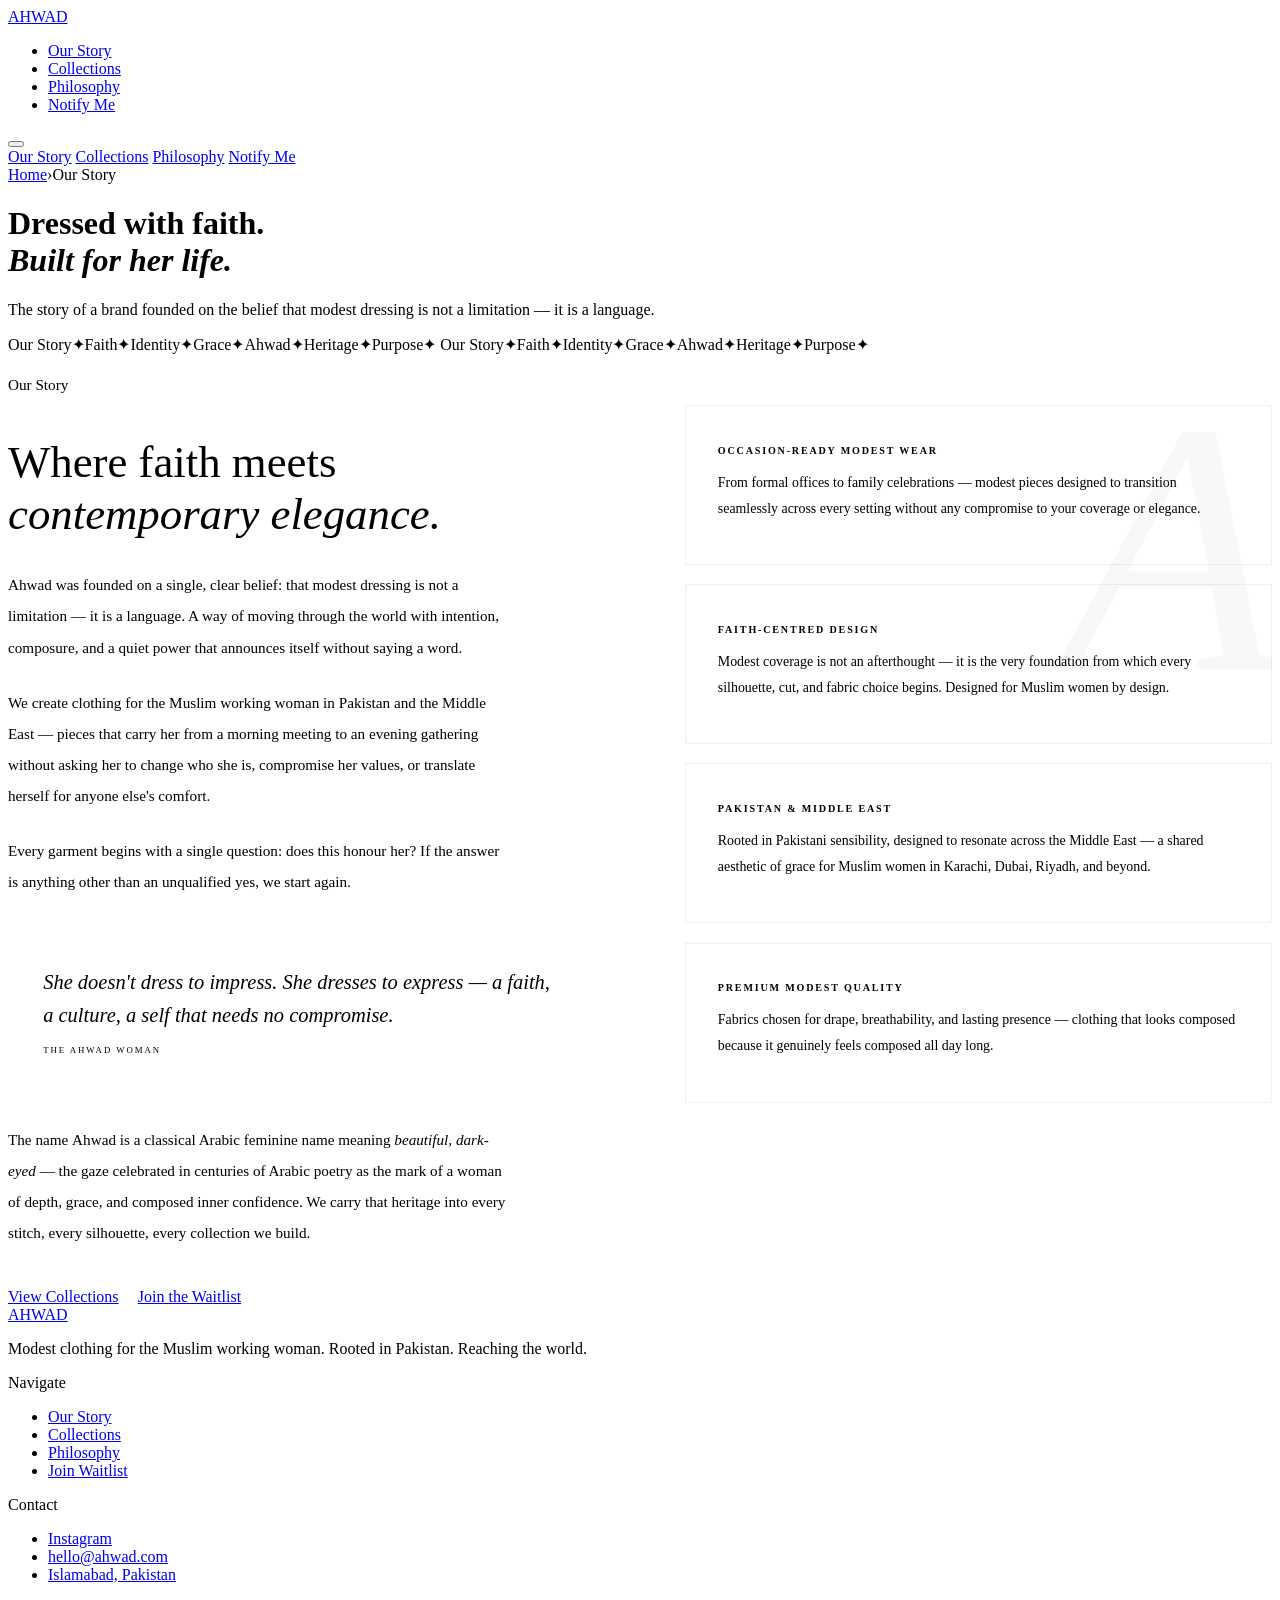
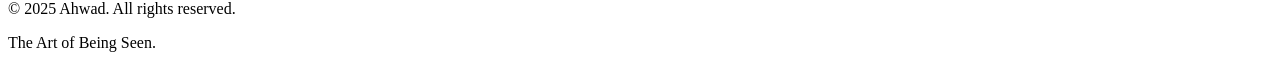
==== about.html @ e4bbf9d6 "Add files via upload" ====
<!DOCTYPE html>
<html lang="en">
<head>
<meta charset="UTF-8"/>
<meta name="viewport" content="width=device-width,initial-scale=1.0"/>
<title>Our Story — Ahwad Modest Fashion</title>
<meta name="description" content="The story behind Ahwad — a modest fashion brand for Muslim working women in Pakistan and the Middle East, founded on the belief that faith and elegance are never in conflict."/>
<meta name="robots" content="index,follow"/>
<link rel="canonical" href="https://ahwad.com/about.html"/>
<meta property="og:title" content="Our Story — Ahwad Modest Fashion"/>
<meta property="og:description" content="Founded on the belief that modest dressing is a language — not a limitation."/>
<meta property="og:url" content="https://ahwad.com/about.html"/>
<link rel="preconnect" href="https://fonts.googleapis.com"/>
<link rel="preconnect" href="https://fonts.gstatic.com" crossorigin/>
<link href="https://fonts.googleapis.com/css2?family=Cormorant+Garamond:ital,wght@0,300;1,300;1,400&family=Cinzel:wght@400&family=Jost:wght@300;400&display=swap" rel="stylesheet"/>
<link rel="stylesheet" href="css/style.css"/>
<style>
.content{padding:var(--sp) var(--px);display:grid;grid-template-columns:1fr 1fr;gap:clamp(3rem,7vw,8rem);align-items:start;position:relative;overflow:hidden;background:var(--c)}
.content::after{content:'A';position:absolute;right:-.5rem;top:1rem;font-family:var(--fS);font-size:clamp(15rem,28vw,28rem);font-weight:300;font-style:italic;color:var(--g);opacity:.022;line-height:1;pointer-events:none;user-select:none}
.al h2{font-family:var(--fS);font-size:clamp(1.8rem,3.5vw,3.2rem);font-weight:300;line-height:1.15;color:var(--ink);margin-bottom:1.8rem}
.al h2 em{font-style:italic;color:var(--g)}
.al p{font-family:var(--fB);font-weight:300;font-size:clamp(.85rem,1.2vw,.95rem);line-height:2.05;color:var(--ink3);margin-bottom:1.5rem;max-width:500px}
.al p strong{font-weight:400;color:var(--ink)}
.pq{margin:2.5rem 0;padding:1.8rem 2.2rem;background:var(--c2);border-left:2px solid var(--g2)}
.pq q{font-family:var(--fS);font-size:clamp(1.1rem,1.8vw,1.28rem);font-style:italic;font-weight:300;color:var(--ink);line-height:1.6;quotes:none;display:block}
.pq cite{display:block;margin-top:.8rem;font-family:var(--fD);font-size:.55rem;letter-spacing:.22em;text-transform:uppercase;color:var(--g);font-style:normal}
.ar{padding-top:clamp(1rem,4vw,4rem);display:flex;flex-direction:column;gap:1.2rem}
.vc{padding:1.8rem 2rem;border:1px solid rgba(160,120,40,.11);background:var(--wh);position:relative;overflow:hidden;transition:transform .4s,border-color .4s,box-shadow .4s}
.vc::after{content:'';position:absolute;left:0;top:0;bottom:0;width:2px;background:linear-gradient(to bottom,var(--g),var(--g2));transform:scaleY(0);transform-origin:bottom;transition:transform .4s cubic-bezier(.77,0,.18,1)}
.vc:hover{transform:translateX(6px);border-color:rgba(160,120,40,.28);box-shadow:0 4px 24px rgba(160,120,40,.05)}
.vc:hover::after{transform:scaleY(1)}
.vc h3{font-family:var(--fD);font-size:.63rem;letter-spacing:.18em;text-transform:uppercase;color:var(--g);margin-bottom:.55rem}
.vc p{font-family:var(--fB);font-weight:300;font-size:.87rem;line-height:1.85;color:var(--ink3)}
.cta-row{margin-top:2.5rem;display:flex;gap:1.2rem;flex-wrap:wrap}
@media(max-width:1024px){.content{grid-template-columns:1fr;gap:3rem}.content::after{display:none}.ar{padding-top:0}}
</style>
</head>
<body>
<nav id="nav" class="light" role="navigation" aria-label="Main navigation">
  <a class="nav-logo" href="index.html">AHWAD</a>
  <ul class="nav-links">
    <li><a href="about.html">Our Story</a></li>
    <li><a href="collections.html">Collections</a></li>
    <li><a href="philosophy.html">Philosophy</a></li>
    <li><a href="waitlist.html">Notify Me</a></li>
  </ul>
  <button class="hbg" id="hbg" aria-label="Open menu" aria-expanded="false"><span></span><span></span><span></span></button>
</nav>
<div class="mob" id="mob" role="dialog" aria-modal="true">
  <a href="about.html" onclick="closeMenu()">Our Story</a>
  <a href="collections.html" onclick="closeMenu()">Collections</a>
  <a href="philosophy.html" onclick="closeMenu()">Philosophy</a>
  <a href="waitlist.html" onclick="closeMenu()">Notify Me</a>
</div>

<header class="page-hero" aria-labelledby="ph">
  <div class="page-hero-iso" aria-hidden="true"></div>
  <div class="page-hero-orb" aria-hidden="true"></div>
  <div class="page-hero-content">
    <div class="breadcrumb"><a href="index.html">Home</a><span>›</span><span>Our Story</span></div>
    <h1 id="ph">Dressed with faith.<br/><em>Built for her life.</em></h1>
    <p>The story of a brand founded on the belief that modest dressing is not a limitation — it is a language.</p>
  </div>
</header>

<div class="mq" aria-hidden="true">
  <div class="mqt">
    <span class="mi">Our Story</span><span class="ms">✦</span><span class="mi">Faith</span><span class="ms">✦</span><span class="mi">Identity</span><span class="ms">✦</span><span class="mi">Grace</span><span class="ms">✦</span><span class="mi">Ahwad</span><span class="ms">✦</span><span class="mi">Heritage</span><span class="ms">✦</span><span class="mi">Purpose</span><span class="ms">✦</span>
    <span class="mi">Our Story</span><span class="ms">✦</span><span class="mi">Faith</span><span class="ms">✦</span><span class="mi">Identity</span><span class="ms">✦</span><span class="mi">Grace</span><span class="ms">✦</span><span class="mi">Ahwad</span><span class="ms">✦</span><span class="mi">Heritage</span><span class="ms">✦</span><span class="mi">Purpose</span><span class="ms">✦</span>
  </div>
</div>

<main class="content" id="about">
  <div class="al">
    <p class="sl rv">Our Story</p>
    <h2 class="rv d1">Where faith meets<br/><em>contemporary elegance.</em></h2>
    <p class="rv d2">Ahwad was founded on a single, clear belief: that <strong>modest dressing is not a limitation — it is a language</strong>. A way of moving through the world with intention, composure, and a quiet power that announces itself without saying a word.</p>
    <p class="rv d2">We create clothing for the Muslim working woman in Pakistan and the Middle East — pieces that carry her from a morning meeting to an evening gathering without asking her to change who she is, compromise her values, or translate herself for anyone else's comfort.</p>
    <p class="rv d2">Every garment begins with a single question: does this honour her? If the answer is anything other than an unqualified yes, we start again.</p>
    <div class="pq rv d3">
      <q>She doesn't dress to impress. She dresses to express — a faith, a culture, a self that needs no compromise.</q>
      <cite>The Ahwad Woman</cite>
    </div>
    <p class="rv d3">The name <strong>Ahwad</strong> is a classical Arabic feminine name meaning <em>beautiful, dark-eyed</em> — the gaze celebrated in centuries of Arabic poetry as the mark of a woman of depth, grace, and composed inner confidence. We carry that heritage into every stitch, every silhouette, every collection we build.</p>
    <div class="cta-row rv d4">
      <a href="collections.html" class="btn-gold"><span>View Collections</span></a>
      <a href="waitlist.html" class="btn-outline">Join the Waitlist</a>
    </div>
  </div>
  <div class="ar">
    <article class="vc rv d1"><h3>Occasion-Ready Modest Wear</h3><p>From formal offices to family celebrations — modest pieces designed to transition seamlessly across every setting without any compromise to your coverage or elegance.</p></article>
    <article class="vc rv d2"><h3>Faith-Centred Design</h3><p>Modest coverage is not an afterthought — it is the very foundation from which every silhouette, cut, and fabric choice begins. Designed for Muslim women by design.</p></article>
    <article class="vc rv d3"><h3>Pakistan &amp; Middle East</h3><p>Rooted in Pakistani sensibility, designed to resonate across the Middle East — a shared aesthetic of grace for Muslim women in Karachi, Dubai, Riyadh, and beyond.</p></article>
    <article class="vc rv d4"><h3>Premium Modest Quality</h3><p>Fabrics chosen for drape, breathability, and lasting presence — clothing that looks composed because it genuinely feels composed all day long.</p></article>
  </div>
</main>

<footer role="contentinfo">
  <div class="fg">
    <div class="fb"><a class="fbl" href="index.html">AHWAD</a><p>Modest clothing for the Muslim working woman. Rooted in Pakistan. Reaching the world.</p></div>
    <nav class="fc" aria-label="Footer nav"><span class="fct">Navigate</span><ul><li><a href="about.html">Our Story</a></li><li><a href="collections.html">Collections</a></li><li><a href="philosophy.html">Philosophy</a></li><li><a href="waitlist.html">Join Waitlist</a></li></ul></nav>
    <div class="fc"><span class="fct">Contact</span><ul><li><a href="https://instagram.com/ahwad" rel="noopener" target="_blank">Instagram</a></li><li><a href="mailto:hello@ahwad.com">hello@ahwad.com</a></li><li><a href="about.html">Islamabad, Pakistan</a></li></ul></div>
  </div>
  <div class="fbt"><p>© 2025 Ahwad. All rights reserved.</p><p>The Art of Being Seen.</p></div>
</footer>
<script src="js/nav.js"></script>
</body>
</html>
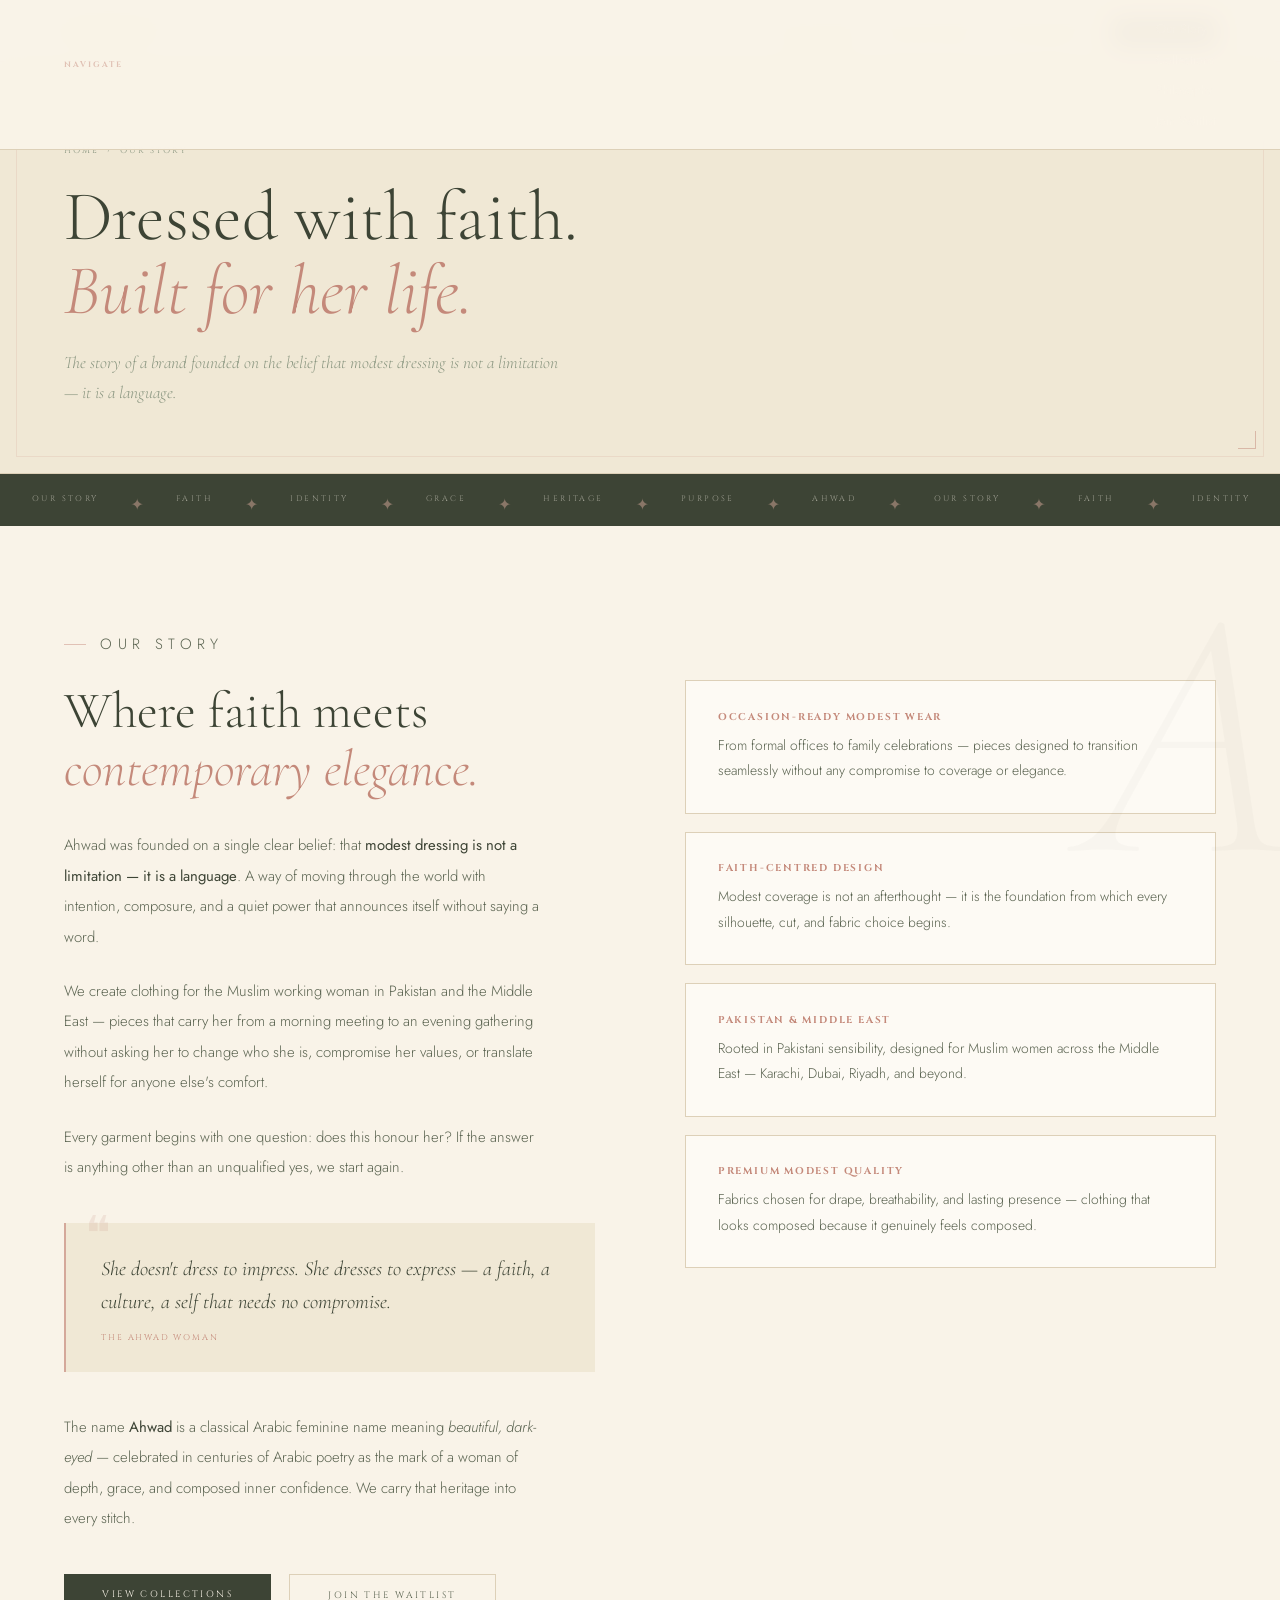
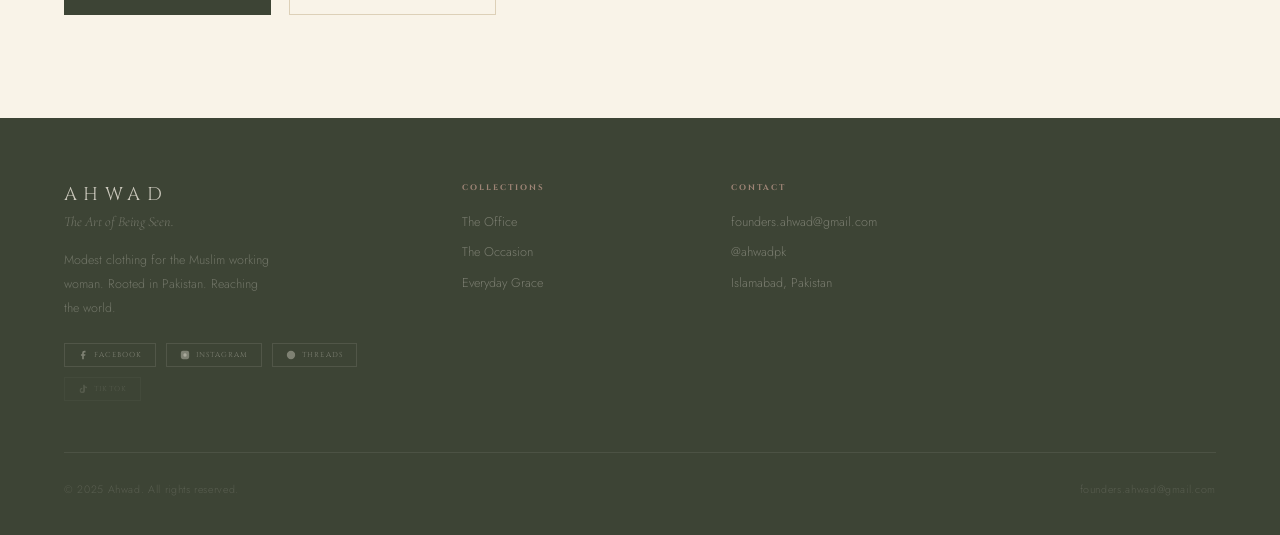
==== commit b61bd860: "Add files via upload" ====
--- a/about.html
+++ b/about.html
@@ -1,48 +1,46 @@
 <!DOCTYPE html>
 <html lang="en">
 <head>
-<meta charset="UTF-8"/>
-<meta name="viewport" content="width=device-width,initial-scale=1.0"/>
-<title>Our Story — Ahwad Modest Fashion</title>
+<meta charset="UTF-8"/><meta name="viewport" content="width=device-width,initial-scale=1.0"/>
+<title>Our Story — Ahwad Modest Fashion | Pakistan &amp; Middle East</title>
 <meta name="description" content="The story behind Ahwad — a modest fashion brand for Muslim working women in Pakistan and the Middle East, founded on the belief that faith and elegance are never in conflict."/>
 <meta name="robots" content="index,follow"/>
 <link rel="canonical" href="https://ahwad.com/about.html"/>
 <meta property="og:title" content="Our Story — Ahwad Modest Fashion"/>
 <meta property="og:description" content="Founded on the belief that modest dressing is a language — not a limitation."/>
-<meta property="og:url" content="https://ahwad.com/about.html"/>
-<link rel="preconnect" href="https://fonts.googleapis.com"/>
-<link rel="preconnect" href="https://fonts.gstatic.com" crossorigin/>
-<link href="https://fonts.googleapis.com/css2?family=Cormorant+Garamond:ital,wght@0,300;1,300;1,400&family=Cinzel:wght@400&family=Jost:wght@300;400&display=swap" rel="stylesheet"/>
-<link rel="stylesheet" href="css/style.css"/>
+<link rel="stylesheet" href="style.css"/>
 <style>
-.content{padding:var(--sp) var(--px);display:grid;grid-template-columns:1fr 1fr;gap:clamp(3rem,7vw,8rem);align-items:start;position:relative;overflow:hidden;background:var(--c)}
-.content::after{content:'A';position:absolute;right:-.5rem;top:1rem;font-family:var(--fS);font-size:clamp(15rem,28vw,28rem);font-weight:300;font-style:italic;color:var(--g);opacity:.022;line-height:1;pointer-events:none;user-select:none}
-.al h2{font-family:var(--fS);font-size:clamp(1.8rem,3.5vw,3.2rem);font-weight:300;line-height:1.15;color:var(--ink);margin-bottom:1.8rem}
-.al h2 em{font-style:italic;color:var(--g)}
-.al p{font-family:var(--fB);font-weight:300;font-size:clamp(.85rem,1.2vw,.95rem);line-height:2.05;color:var(--ink3);margin-bottom:1.5rem;max-width:500px}
-.al p strong{font-weight:400;color:var(--ink)}
-.pq{margin:2.5rem 0;padding:1.8rem 2.2rem;background:var(--c2);border-left:2px solid var(--g2)}
-.pq q{font-family:var(--fS);font-size:clamp(1.1rem,1.8vw,1.28rem);font-style:italic;font-weight:300;color:var(--ink);line-height:1.6;quotes:none;display:block}
-.pq cite{display:block;margin-top:.8rem;font-family:var(--fD);font-size:.55rem;letter-spacing:.22em;text-transform:uppercase;color:var(--g);font-style:normal}
-.ar{padding-top:clamp(1rem,4vw,4rem);display:flex;flex-direction:column;gap:1.2rem}
-.vc{padding:1.8rem 2rem;border:1px solid rgba(160,120,40,.11);background:var(--wh);position:relative;overflow:hidden;transition:transform .4s,border-color .4s,box-shadow .4s}
-.vc::after{content:'';position:absolute;left:0;top:0;bottom:0;width:2px;background:linear-gradient(to bottom,var(--g),var(--g2));transform:scaleY(0);transform-origin:bottom;transition:transform .4s cubic-bezier(.77,0,.18,1)}
-.vc:hover{transform:translateX(6px);border-color:rgba(160,120,40,.28);box-shadow:0 4px 24px rgba(160,120,40,.05)}
+.about-main{padding:var(--sp) var(--px);display:grid;grid-template-columns:1fr 1fr;gap:clamp(3rem,7vw,8rem);align-items:start;background:var(--parch);position:relative;overflow:hidden}
+.about-main::after{content:'A';position:absolute;right:-1rem;top:2rem;font-family:var(--fS);font-size:clamp(14rem,28vw,28rem);font-weight:300;font-style:italic;color:var(--sage);opacity:.02;line-height:1;pointer-events:none;user-select:none}
+.al h2{font-family:var(--fS);font-size:clamp(2rem,4vw,3.6rem);font-weight:300;line-height:1.12;color:var(--sage);margin-bottom:2rem}
+.al h2 em{font-style:italic;color:var(--rose)}
+.al p{font-family:var(--fB);font-weight:300;font-size:clamp(.85rem,1.2vw,.93rem);line-height:2.05;color:var(--sage2);margin-bottom:1.5rem;max-width:480px}
+.al p strong{font-weight:400;color:var(--sage)}
+.pq{margin:2.5rem 0;padding:1.8rem 2.2rem;background:var(--parch2);border-left:2px solid var(--rose2);position:relative}
+.pq::before{content:'\275D';position:absolute;top:-.8rem;left:1.2rem;font-size:3rem;color:var(--rose);opacity:.15;font-family:Georgia,serif;line-height:1}
+.pq q{font-family:var(--fS);font-size:clamp(1.1rem,1.8vw,1.28rem);font-style:italic;font-weight:300;color:var(--sage);line-height:1.65;quotes:none;display:block}
+.pq cite{display:block;margin-top:.8rem;font-family:var(--fD);font-size:.52rem;letter-spacing:.22em;text-transform:uppercase;color:var(--rose);font-style:normal}
+.ar{padding-top:clamp(1rem,4vw,4rem);display:flex;flex-direction:column;gap:1.1rem}
+.vc{padding:1.8rem 2rem;border:1px solid var(--parch3);background:var(--wh);position:relative;overflow:hidden;transition:transform .4s,border-color .4s,box-shadow .4s}
+.vc::before{content:'';position:absolute;top:.35rem;left:.35rem;right:.35rem;bottom:.35rem;border:1px solid transparent;transition:border-color .4s;pointer-events:none}
+.vc::after{content:'';position:absolute;left:0;top:0;bottom:0;width:2px;background:linear-gradient(to bottom,var(--rose),var(--rose2));transform:scaleY(0);transform-origin:bottom;transition:transform .4s cubic-bezier(.77,0,.18,1)}
+.vc:hover{transform:translateX(5px);border-color:var(--rose2);box-shadow:0 4px 22px rgba(196,137,122,.08)}
+.vc:hover::before{border-color:rgba(196,137,122,.1)}
 .vc:hover::after{transform:scaleY(1)}
-.vc h3{font-family:var(--fD);font-size:.63rem;letter-spacing:.18em;text-transform:uppercase;color:var(--g);margin-bottom:.55rem}
-.vc p{font-family:var(--fB);font-weight:300;font-size:.87rem;line-height:1.85;color:var(--ink3)}
-.cta-row{margin-top:2.5rem;display:flex;gap:1.2rem;flex-wrap:wrap}
-@media(max-width:1024px){.content{grid-template-columns:1fr;gap:3rem}.content::after{display:none}.ar{padding-top:0}}
+.vc h3{font-family:var(--fD);font-size:.62rem;letter-spacing:.18em;text-transform:uppercase;color:var(--rose);margin-bottom:.55rem}
+.vc p{font-family:var(--fB);font-weight:300;font-size:.87rem;line-height:1.85;color:var(--sage2)}
+.cta-row{margin-top:2.5rem;display:flex;gap:1.1rem;flex-wrap:wrap}
+@media(max-width:1024px){.about-main{grid-template-columns:1fr;gap:3rem}.about-main::after{display:none}.ar{padding-top:0}}
 </style>
 </head>
-<body>
-<nav id="nav" class="light" role="navigation" aria-label="Main navigation">
+<body class="page-top">
+<nav id="nav" class="sc" role="navigation" aria-label="Main navigation">
   <a class="nav-logo" href="index.html">AHWAD</a>
   <ul class="nav-links">
     <li><a href="about.html">Our Story</a></li>
     <li><a href="collections.html">Collections</a></li>
     <li><a href="philosophy.html">Philosophy</a></li>
-    <li><a href="waitlist.html">Notify Me</a></li>
+    <li class="nav-pill"><a href="waitlist.html">Notify Me</a></li>
   </ul>
   <button class="hbg" id="hbg" aria-label="Open menu" aria-expanded="false"><span></span><span></span><span></span></button>
 </nav>
@@ -54,55 +52,66 @@
 </div>
 
 <header class="page-hero" aria-labelledby="ph">
-  <div class="page-hero-iso" aria-hidden="true"></div>
-  <div class="page-hero-orb" aria-hidden="true"></div>
+  <div class="corner-tl" aria-hidden="true"></div>
+  <div class="corner-br" aria-hidden="true"></div>
   <div class="page-hero-content">
     <div class="breadcrumb"><a href="index.html">Home</a><span>›</span><span>Our Story</span></div>
     <h1 id="ph">Dressed with faith.<br/><em>Built for her life.</em></h1>
-    <p>The story of a brand founded on the belief that modest dressing is not a limitation — it is a language.</p>
+    <p class="page-hero-sub">The story of a brand founded on the belief that modest dressing is not a limitation — it is a language.</p>
   </div>
 </header>
 
 <div class="mq" aria-hidden="true">
   <div class="mqt">
-    <span class="mi">Our Story</span><span class="ms">✦</span><span class="mi">Faith</span><span class="ms">✦</span><span class="mi">Identity</span><span class="ms">✦</span><span class="mi">Grace</span><span class="ms">✦</span><span class="mi">Ahwad</span><span class="ms">✦</span><span class="mi">Heritage</span><span class="ms">✦</span><span class="mi">Purpose</span><span class="ms">✦</span>
-    <span class="mi">Our Story</span><span class="ms">✦</span><span class="mi">Faith</span><span class="ms">✦</span><span class="mi">Identity</span><span class="ms">✦</span><span class="mi">Grace</span><span class="ms">✦</span><span class="mi">Ahwad</span><span class="ms">✦</span><span class="mi">Heritage</span><span class="ms">✦</span><span class="mi">Purpose</span><span class="ms">✦</span>
+    <span class="mi">Our Story</span><span class="ms">✦</span><span class="mi">Faith</span><span class="ms">✦</span><span class="mi">Identity</span><span class="ms">✦</span><span class="mi">Grace</span><span class="ms">✦</span><span class="mi">Heritage</span><span class="ms">✦</span><span class="mi">Purpose</span><span class="ms">✦</span><span class="mi">Ahwad</span><span class="ms">✦</span>
+    <span class="mi">Our Story</span><span class="ms">✦</span><span class="mi">Faith</span><span class="ms">✦</span><span class="mi">Identity</span><span class="ms">✦</span><span class="mi">Grace</span><span class="ms">✦</span><span class="mi">Heritage</span><span class="ms">✦</span><span class="mi">Purpose</span><span class="ms">✦</span><span class="mi">Ahwad</span><span class="ms">✦</span>
   </div>
 </div>
 
-<main class="content" id="about">
+<main class="about-main" id="about">
   <div class="al">
     <p class="sl rv">Our Story</p>
     <h2 class="rv d1">Where faith meets<br/><em>contemporary elegance.</em></h2>
-    <p class="rv d2">Ahwad was founded on a single, clear belief: that <strong>modest dressing is not a limitation — it is a language</strong>. A way of moving through the world with intention, composure, and a quiet power that announces itself without saying a word.</p>
+    <p class="rv d2">Ahwad was founded on a single clear belief: that <strong>modest dressing is not a limitation — it is a language</strong>. A way of moving through the world with intention, composure, and a quiet power that announces itself without saying a word.</p>
     <p class="rv d2">We create clothing for the Muslim working woman in Pakistan and the Middle East — pieces that carry her from a morning meeting to an evening gathering without asking her to change who she is, compromise her values, or translate herself for anyone else's comfort.</p>
-    <p class="rv d2">Every garment begins with a single question: does this honour her? If the answer is anything other than an unqualified yes, we start again.</p>
+    <p class="rv d2">Every garment begins with one question: does this honour her? If the answer is anything other than an unqualified yes, we start again.</p>
     <div class="pq rv d3">
       <q>She doesn't dress to impress. She dresses to express — a faith, a culture, a self that needs no compromise.</q>
       <cite>The Ahwad Woman</cite>
     </div>
-    <p class="rv d3">The name <strong>Ahwad</strong> is a classical Arabic feminine name meaning <em>beautiful, dark-eyed</em> — the gaze celebrated in centuries of Arabic poetry as the mark of a woman of depth, grace, and composed inner confidence. We carry that heritage into every stitch, every silhouette, every collection we build.</p>
+    <p class="rv d3">The name <strong>Ahwad</strong> is a classical Arabic feminine name meaning <em>beautiful, dark-eyed</em> — celebrated in centuries of Arabic poetry as the mark of a woman of depth, grace, and composed inner confidence. We carry that heritage into every stitch.</p>
     <div class="cta-row rv d4">
-      <a href="collections.html" class="btn-gold"><span>View Collections</span></a>
+      <a href="collections.html" class="btn-sage"><span>View Collections</span></a>
       <a href="waitlist.html" class="btn-outline">Join the Waitlist</a>
     </div>
   </div>
   <div class="ar">
-    <article class="vc rv d1"><h3>Occasion-Ready Modest Wear</h3><p>From formal offices to family celebrations — modest pieces designed to transition seamlessly across every setting without any compromise to your coverage or elegance.</p></article>
-    <article class="vc rv d2"><h3>Faith-Centred Design</h3><p>Modest coverage is not an afterthought — it is the very foundation from which every silhouette, cut, and fabric choice begins. Designed for Muslim women by design.</p></article>
-    <article class="vc rv d3"><h3>Pakistan &amp; Middle East</h3><p>Rooted in Pakistani sensibility, designed to resonate across the Middle East — a shared aesthetic of grace for Muslim women in Karachi, Dubai, Riyadh, and beyond.</p></article>
-    <article class="vc rv d4"><h3>Premium Modest Quality</h3><p>Fabrics chosen for drape, breathability, and lasting presence — clothing that looks composed because it genuinely feels composed all day long.</p></article>
+    <article class="vc rv d1"><h3>Occasion-Ready Modest Wear</h3><p>From formal offices to family celebrations — pieces designed to transition seamlessly without any compromise to coverage or elegance.</p></article>
+    <article class="vc rv d2"><h3>Faith-Centred Design</h3><p>Modest coverage is not an afterthought — it is the foundation from which every silhouette, cut, and fabric choice begins.</p></article>
+    <article class="vc rv d3"><h3>Pakistan &amp; Middle East</h3><p>Rooted in Pakistani sensibility, designed for Muslim women across the Middle East — Karachi, Dubai, Riyadh, and beyond.</p></article>
+    <article class="vc rv d4"><h3>Premium Modest Quality</h3><p>Fabrics chosen for drape, breathability, and lasting presence — clothing that looks composed because it genuinely feels composed.</p></article>
   </div>
 </main>
 
 <footer role="contentinfo">
-  <div class="fg">
-    <div class="fb"><a class="fbl" href="index.html">AHWAD</a><p>Modest clothing for the Muslim working woman. Rooted in Pakistan. Reaching the world.</p></div>
-    <nav class="fc" aria-label="Footer nav"><span class="fct">Navigate</span><ul><li><a href="about.html">Our Story</a></li><li><a href="collections.html">Collections</a></li><li><a href="philosophy.html">Philosophy</a></li><li><a href="waitlist.html">Join Waitlist</a></li></ul></nav>
-    <div class="fc"><span class="fct">Contact</span><ul><li><a href="https://instagram.com/ahwad" rel="noopener" target="_blank">Instagram</a></li><li><a href="mailto:hello@ahwad.com">hello@ahwad.com</a></li><li><a href="about.html">Islamabad, Pakistan</a></li></ul></div>
+  <div class="footer-inner">
+    <div class="footer-brand">
+      <a class="f-logo" href="index.html">AHWAD</a>
+      <span class="f-tagline">The Art of Being Seen.</span>
+      <p>Modest clothing for the Muslim working woman. Rooted in Pakistan. Reaching the world.</p>
+      <div class="soc-row">
+        <a class="soc-btn" href="https://www.facebook.com/AhwadPk/" rel="noopener" target="_blank" aria-label="Facebook"><svg viewBox="0 0 24 24" aria-hidden="true"><path d="M18 2h-3a5 5 0 00-5 5v3H7v4h3v8h4v-8h3l1-4h-4V7a1 1 0 011-1h3z"/></svg>Facebook</a>
+        <a class="soc-btn" href="https://www.instagram.com/ahwadpk/" rel="noopener" target="_blank" aria-label="Instagram"><svg viewBox="0 0 24 24" aria-hidden="true"><rect x="2" y="2" width="20" height="20" rx="5"/><path d="M16 11.37A4 4 0 1112.63 8 4 4 0 0116 11.37z"/><line x1="17.5" y1="6.5" x2="17.51" y2="6.5"/></svg>Instagram</a>
+        <a class="soc-btn" href="https://www.threads.com/@ahwadpk" rel="noopener" target="_blank" aria-label="Threads"><svg viewBox="0 0 24 24" aria-hidden="true"><circle cx="12" cy="12" r="10"/><path d="M8 12h8M12 8v8"/></svg>Threads</a>
+        <a class="soc-btn" href="#" style="opacity:.35;pointer-events:none" aria-label="TikTok coming soon"><!-- TIKTOK URL HERE --><svg viewBox="0 0 24 24" aria-hidden="true"><path d="M19.59 6.69a4.83 4.83 0 01-3.77-4.25V2h-3.45v13.67a2.89 2.89 0 01-5.77 0 2.89 2.89 0 012.89-2.89c.28 0 .54.04.79.1V9.01a6.34 6.34 0 00-6.13 6.33 6.34 6.34 0 006.34 6.34 6.34 6.34 0 006.33-6.34V8.69a8.18 8.18 0 004.77 1.52V6.75a4.84 4.84 0 01-1-.06z"/></svg>TikTok</a>
+      </div>
+    </div>
+    <nav class="footer-col" aria-label="Footer nav"><h4>Navigate</h4><ul><li><a href="about.html">Our Story</a></li><li><a href="collections.html">Collections</a></li><li><a href="philosophy.html">Philosophy</a></li><li><a href="waitlist.html">Join Waitlist</a></li></ul></nav>
+    <div class="footer-col"><h4>Collections</h4><ul><li><a href="collections.html">The Office</a></li><li><a href="collections.html">The Occasion</a></li><li><a href="collections.html">Everyday Grace</a></li></ul></div>
+    <div class="footer-col"><h4>Contact</h4><ul><li><a href="mailto:founders.ahwad@gmail.com">founders.ahwad@gmail.com</a></li><li><a href="https://www.instagram.com/ahwadpk/" rel="noopener" target="_blank">@ahwadpk</a></li><li><a href="about.html">Islamabad, Pakistan</a></li></ul></div>
   </div>
-  <div class="fbt"><p>© 2025 Ahwad. All rights reserved.</p><p>The Art of Being Seen.</p></div>
+  <div class="footer-bottom"><p>© 2025 Ahwad. All rights reserved.</p><a href="mailto:founders.ahwad@gmail.com">founders.ahwad@gmail.com</a></div>
 </footer>
-<script src="js/nav.js"></script>
+<script src="nav.js"></script>
 </body>
 </html>
--- a/style.css
+++ b/style.css
@@ -0,0 +1,131 @@
+/* AHWAD — Sketch Art Editorial Style */
+/* Palette: Parchment / Dusty Rose / Sage Ink */
+
+@import url('https://fonts.googleapis.com/css2?family=Cormorant+Garamond:ital,wght@0,300;0,400;1,300;1,400;1,500&family=Cinzel:wght@400;500&family=Jost:wght@200;300;400&display=swap');
+
+*,*::before,*::after{margin:0;padding:0;box-sizing:border-box}
+
+:root{
+  --parch:#F9F3E8;
+  --parch2:#F0E8D5;
+  --parch3:#DDD0B8;
+  --rose:#C4897A;
+  --rose2:#D4A89A;
+  --rose3:#EDD5CE;
+  --sage:#3D4435;
+  --sage2:#5A6350;
+  --sage3:#8A9680;
+  --ink:#2A2318;
+  --wh:#FDFAF4;
+  --fS:'Cormorant Garamond',Georgia,serif;
+  --fD:'Cinzel',serif;
+  --fB:'Jost',system-ui,sans-serif;
+  --px:clamp(1.2rem,5vw,5rem);
+  --sp:clamp(4rem,8vw,7rem);
+}
+
+html{scroll-behavior:smooth;overflow-x:hidden}
+body{background:var(--parch);color:var(--ink);font-family:var(--fB);font-weight:300;overflow-x:hidden;-webkit-font-smoothing:antialiased}
+::-webkit-scrollbar{width:3px}
+::-webkit-scrollbar-track{background:var(--parch2)}
+::-webkit-scrollbar-thumb{background:var(--rose)}
+
+/* NAV */
+nav{
+  position:fixed;top:0;left:0;right:0;z-index:500;
+  display:flex;align-items:center;justify-content:space-between;
+  padding:1.2rem var(--px);
+  background:rgba(249,243,232,0.97);
+  backdrop-filter:blur(12px);
+  border-bottom:1px solid var(--parch3);
+  transition:padding .4s,box-shadow .4s;
+}
+nav.sc{padding-top:.9rem;padding-bottom:.9rem;box-shadow:0 2px 20px rgba(61,68,53,.06)}
+.nav-logo{font-family:var(--fD);font-size:clamp(.88rem,1.4vw,1.05rem);letter-spacing:.32em;color:var(--sage);text-decoration:none;transition:color .3s}
+.nav-logo:hover{color:var(--rose)}
+.nav-links{display:flex;gap:clamp(.8rem,2.2vw,2.2rem);list-style:none;align-items:center}
+.nav-links a{font-family:var(--fB);font-weight:300;font-size:.67rem;letter-spacing:.2em;text-transform:uppercase;color:var(--sage2);text-decoration:none;transition:color .3s;position:relative;white-space:nowrap}
+.nav-links a::after{content:'';position:absolute;bottom:-3px;left:0;right:0;height:1px;background:var(--rose);transform:scaleX(0);transform-origin:right;transition:transform .35s}
+.nav-links a:hover,.nav-links a.active{color:var(--rose)}
+.nav-links a:hover::after,.nav-links a.active::after{transform:scaleX(1);transform-origin:left}
+.nav-pill a{background:var(--sage)!important;color:var(--parch)!important;padding:.38rem 1rem!important;transition:background .3s!important}
+.nav-pill a::after{display:none!important}
+.nav-pill a:hover{background:var(--rose)!important;color:var(--wh)!important}
+.hbg{display:none;flex-direction:column;gap:5px;cursor:pointer;padding:4px;background:none;border:none}
+.hbg span{display:block;width:22px;height:1px;background:var(--sage);transition:transform .3s,opacity .3s}
+.hbg.open span:nth-child(1){transform:translateY(6px) rotate(45deg)}
+.hbg.open span:nth-child(2){opacity:0}
+.hbg.open span:nth-child(3){transform:translateY(-6px) rotate(-45deg)}
+.mob{position:fixed;inset:0;background:var(--parch);z-index:490;display:flex;flex-direction:column;align-items:center;justify-content:center;gap:2.2rem;opacity:0;visibility:hidden;transition:opacity .4s,visibility .4s;padding-top:72px}
+.mob.open{opacity:1;visibility:visible}
+.mob a{font-family:var(--fD);font-size:clamp(1.2rem,4vw,1.8rem);letter-spacing:.2em;color:var(--sage);text-decoration:none;transition:color .3s}
+.mob a:hover{color:var(--rose)}
+
+/* PAGE HERO */
+.page-top{padding-top:68px}
+.page-hero{background:var(--parch2);padding:clamp(3rem,6vw,5rem) var(--px) clamp(2.5rem,5vw,4rem);position:relative;overflow:hidden;border-bottom:1px solid var(--parch3)}
+.page-hero::before{content:'';position:absolute;top:1rem;left:1rem;right:1rem;bottom:1rem;border:1px solid rgba(196,137,122,.16);pointer-events:none}
+.corner-tl{position:absolute;top:1.5rem;left:1.5rem;width:18px;height:18px;border-top:1.5px solid var(--rose);border-left:1.5px solid var(--rose);opacity:.5;pointer-events:none}
+.corner-br{position:absolute;bottom:1.5rem;right:1.5rem;width:18px;height:18px;border-bottom:1.5px solid var(--rose);border-right:1.5px solid var(--rose);opacity:.5;pointer-events:none}
+.page-hero-content{position:relative;z-index:1}
+.breadcrumb{font-family:var(--fD);font-size:.53rem;letter-spacing:.25em;text-transform:uppercase;color:var(--sage3);margin-bottom:1.5rem;display:flex;align-items:center;gap:.5rem}
+.breadcrumb a{color:inherit;text-decoration:none;transition:color .3s}
+.breadcrumb a:hover{color:var(--rose)}
+.page-hero h1{font-family:var(--fS);font-size:clamp(2.2rem,5.5vw,4.5rem);font-weight:300;line-height:1.06;color:var(--sage)}
+.page-hero h1 em{font-style:italic;color:var(--rose)}
+.page-hero-sub{font-family:var(--fS);font-size:clamp(.92rem,1.5vw,1.08rem);font-style:italic;font-weight:300;color:var(--sage3);margin-top:1.2rem;max-width:500px;line-height:1.75}
+
+/* MARQUEE */
+.mq{background:var(--sage);padding:.65rem 0;overflow:hidden;white-space:nowrap}
+.mqt{display:inline-flex;animation:mq 24s linear infinite}
+.mqt:hover{animation-play-state:paused}
+.mi{font-family:var(--fD);font-size:.5rem;letter-spacing:.3em;text-transform:uppercase;color:rgba(249,243,232,.5);padding:0 2rem;display:inline-block}
+.ms{color:var(--rose2);opacity:.5}
+@keyframes mq{from{transform:translateX(0)}to{transform:translateX(-50%)}}
+
+/* SECTION LABEL */
+.sl{font-family:var(--fD);font-size:.52rem;letter-spacing:.36em;text-transform:uppercase;color:var(--rose);display:flex;align-items:center;gap:.9rem;margin-bottom:1.4rem}
+.sl::before{content:'';width:22px;height:1px;background:var(--rose2);opacity:.65;flex-shrink:0}
+
+/* SKETCH CARD */
+.sk-card{background:var(--wh);border:1px solid var(--parch3);position:relative;overflow:hidden;transition:transform .4s,border-color .4s,box-shadow .4s}
+.sk-card::before{content:'';position:absolute;top:.4rem;left:.4rem;right:.4rem;bottom:.4rem;border:1px solid transparent;transition:border-color .4s;pointer-events:none;z-index:0}
+.sk-card:hover{transform:translateY(-3px);border-color:var(--rose2);box-shadow:0 6px 28px rgba(196,137,122,.09)}
+.sk-card:hover::before{border-color:rgba(196,137,122,.12)}
+
+/* BUTTONS */
+.btn-sage{display:inline-block;padding:.88rem clamp(1.4rem,3vw,2.6rem);background:var(--sage);font-family:var(--fD);font-size:.58rem;letter-spacing:.26em;text-transform:uppercase;color:var(--parch);text-decoration:none;position:relative;overflow:hidden;border:none;cursor:pointer;transition:color .35s}
+.btn-sage::before{content:'';position:absolute;inset:0;background:var(--rose);transform:translateX(-101%);transition:transform .45s cubic-bezier(.77,0,.18,1)}
+.btn-sage:hover::before{transform:translateX(0)}
+.btn-sage span{position:relative;z-index:1}
+.btn-outline{display:inline-block;padding:.86rem clamp(1.4rem,3vw,2.6rem);border:1px solid var(--parch3);font-family:var(--fD);font-size:.58rem;letter-spacing:.26em;text-transform:uppercase;color:var(--sage2);text-decoration:none;transition:all .35s;background:transparent;cursor:pointer}
+.btn-outline:hover{background:var(--sage);color:var(--parch);border-color:var(--sage)}
+
+/* FOOTER */
+footer{background:var(--sage);padding:clamp(3rem,5vw,5rem) var(--px) clamp(1.5rem,3vw,2.5rem)}
+.footer-inner{display:grid;grid-template-columns:1.6fr 1fr 1fr 1fr;gap:clamp(2rem,4vw,3.5rem);padding-bottom:clamp(2.5rem,4vw,4rem);border-bottom:1px solid rgba(249,243,232,.08);margin-bottom:1.8rem}
+.f-logo{font-family:var(--fD);font-size:clamp(.92rem,1.5vw,1.15rem);letter-spacing:.35em;color:var(--parch);text-decoration:none;display:block;margin-bottom:.4rem;opacity:.75;transition:opacity .3s}
+.f-logo:hover{opacity:1}
+.f-tagline{font-family:var(--fS);font-style:italic;font-size:.88rem;color:rgba(249,243,232,.3);margin-bottom:1.2rem;display:block}
+.footer-brand p{font-family:var(--fB);font-weight:300;font-size:.78rem;color:rgba(249,243,232,.28);line-height:1.9;max-width:210px}
+.footer-col h4{font-family:var(--fD);font-size:.5rem;letter-spacing:.25em;text-transform:uppercase;color:var(--rose2);margin-bottom:1.2rem;display:block;opacity:.65}
+.footer-col ul{list-style:none;display:flex;flex-direction:column;gap:.72rem}
+.footer-col ul li a{font-family:var(--fB);font-weight:300;font-size:.79rem;color:rgba(249,243,232,.32);text-decoration:none;transition:color .3s;display:flex;align-items:center;gap:.5rem}
+.footer-col ul li a:hover{color:var(--rose2)}
+.soc-row{display:flex;gap:.6rem;flex-wrap:wrap;margin-top:1.4rem}
+.soc-btn{display:inline-flex;align-items:center;gap:.4rem;padding:.38rem .8rem;border:1px solid rgba(249,243,232,.1);font-family:var(--fD);font-size:.45rem;letter-spacing:.16em;text-transform:uppercase;color:rgba(249,243,232,.35);text-decoration:none;transition:all .3s}
+.soc-btn:hover{border-color:var(--rose2);color:var(--rose2)}
+.soc-btn svg{width:10px;height:10px;fill:currentColor;flex-shrink:0}
+.footer-bottom{display:flex;align-items:center;justify-content:space-between;flex-wrap:wrap;gap:.5rem}
+.footer-bottom p,.footer-bottom a{font-family:var(--fB);font-weight:300;font-size:.67rem;color:rgba(249,243,232,.15);letter-spacing:.06em;text-decoration:none}
+.footer-bottom a:hover{color:rgba(249,243,232,.35)}
+
+/* SCROLL REVEAL */
+.rv{opacity:0;transform:translateY(26px);transition:opacity .85s cubic-bezier(.25,.46,.45,.94),transform .85s cubic-bezier(.25,.46,.45,.94)}
+.rv.on{opacity:1;transform:translateY(0)}
+.d1{transition-delay:.1s}.d2{transition-delay:.2s}.d3{transition-delay:.3s}.d4{transition-delay:.4s}
+
+/* RESPONSIVE */
+@media(max-width:1100px){.footer-inner{grid-template-columns:1fr 1fr}}
+@media(max-width:768px){.nav-links{display:none}.hbg{display:flex}.footer-inner{grid-template-columns:1fr}.footer-bottom{flex-direction:column;text-align:center}}
+@media(prefers-reduced-motion:reduce){*{animation-duration:.01ms !important;transition-duration:.01ms !important}}
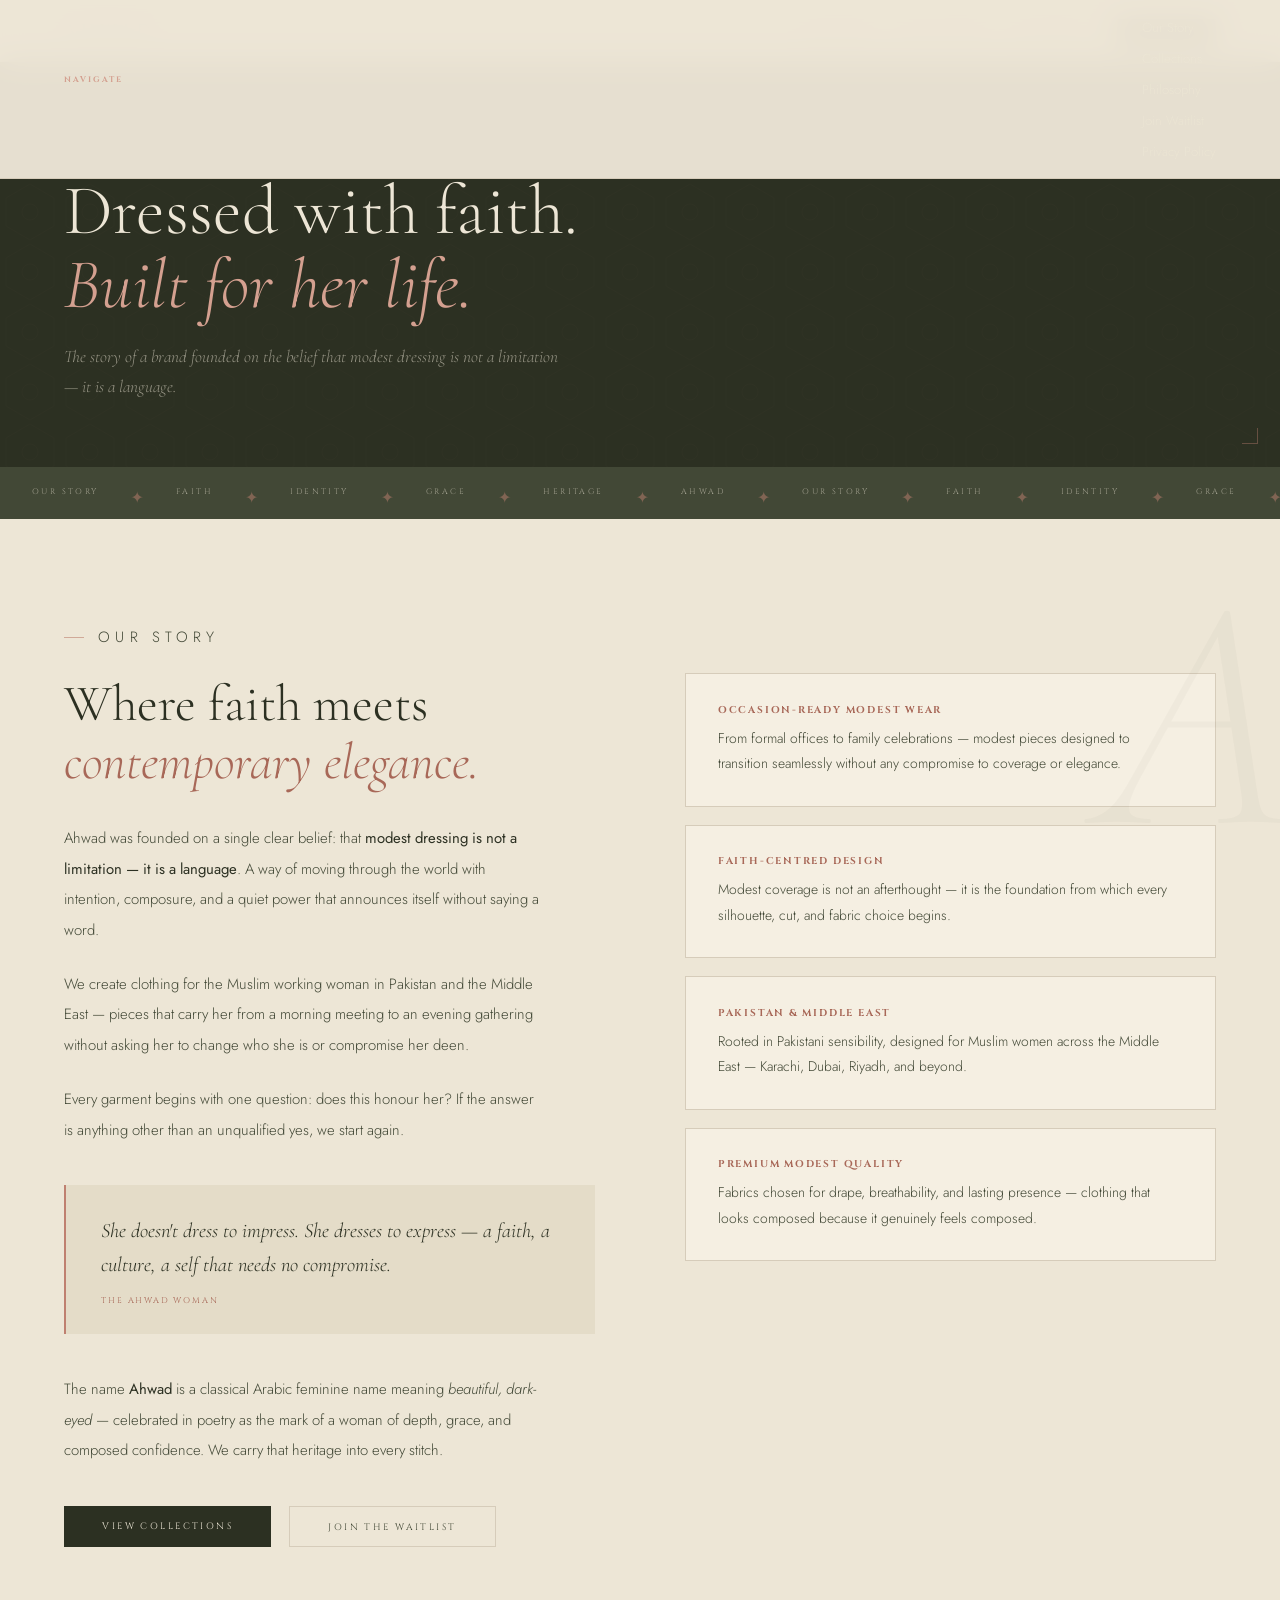
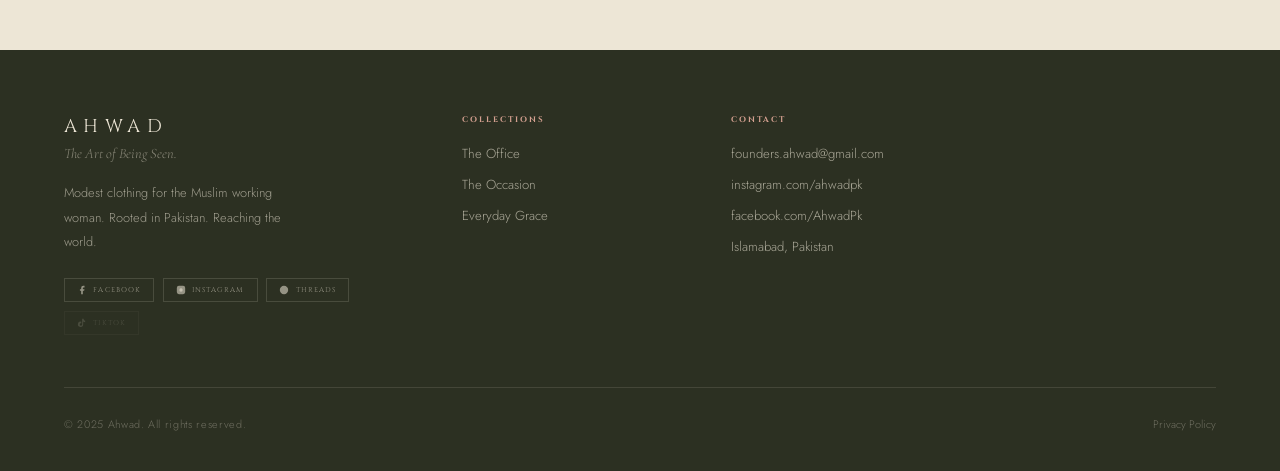
==== commit 58f1b95c: "Add files via upload" ====
--- a/about.html
+++ b/about.html
@@ -2,30 +2,25 @@
 <html lang="en">
 <head>
 <meta charset="UTF-8"/><meta name="viewport" content="width=device-width,initial-scale=1.0"/>
-<title>Our Story — Ahwad Modest Fashion | Pakistan &amp; Middle East</title>
+<title>Our Story — Ahwad Modest Fashion</title>
 <meta name="description" content="The story behind Ahwad — a modest fashion brand for Muslim working women in Pakistan and the Middle East, founded on the belief that faith and elegance are never in conflict."/>
 <meta name="robots" content="index,follow"/>
 <link rel="canonical" href="https://ahwad.com/about.html"/>
-<meta property="og:title" content="Our Story — Ahwad Modest Fashion"/>
-<meta property="og:description" content="Founded on the belief that modest dressing is a language — not a limitation."/>
 <link rel="stylesheet" href="style.css"/>
 <style>
-.about-main{padding:var(--sp) var(--px);display:grid;grid-template-columns:1fr 1fr;gap:clamp(3rem,7vw,8rem);align-items:start;background:var(--parch);position:relative;overflow:hidden}
-.about-main::after{content:'A';position:absolute;right:-1rem;top:2rem;font-family:var(--fS);font-size:clamp(14rem,28vw,28rem);font-weight:300;font-style:italic;color:var(--sage);opacity:.02;line-height:1;pointer-events:none;user-select:none}
+.about-main{padding:var(--sp) var(--px);display:grid;grid-template-columns:1fr 1fr;gap:clamp(3rem,7vw,8rem);align-items:start;background:var(--bg);position:relative;overflow:hidden}
+.about-main::after{content:'A';position:absolute;right:-1rem;top:2rem;font-family:var(--fS);font-size:clamp(14rem,26vw,26rem);font-weight:300;font-style:italic;color:var(--sage);opacity:.025;line-height:1;pointer-events:none;user-select:none}
 .al h2{font-family:var(--fS);font-size:clamp(2rem,4vw,3.6rem);font-weight:300;line-height:1.12;color:var(--sage);margin-bottom:2rem}
 .al h2 em{font-style:italic;color:var(--rose)}
 .al p{font-family:var(--fB);font-weight:300;font-size:clamp(.85rem,1.2vw,.93rem);line-height:2.05;color:var(--sage2);margin-bottom:1.5rem;max-width:480px}
-.al p strong{font-weight:400;color:var(--sage)}
-.pq{margin:2.5rem 0;padding:1.8rem 2.2rem;background:var(--parch2);border-left:2px solid var(--rose2);position:relative}
-.pq::before{content:'\275D';position:absolute;top:-.8rem;left:1.2rem;font-size:3rem;color:var(--rose);opacity:.15;font-family:Georgia,serif;line-height:1}
+.al strong{font-weight:400;color:var(--sage)}
+.pq{margin:2.5rem 0;padding:1.8rem 2.2rem;background:var(--bg2);border-left:2px solid var(--rose2)}
 .pq q{font-family:var(--fS);font-size:clamp(1.1rem,1.8vw,1.28rem);font-style:italic;font-weight:300;color:var(--sage);line-height:1.65;quotes:none;display:block}
 .pq cite{display:block;margin-top:.8rem;font-family:var(--fD);font-size:.52rem;letter-spacing:.22em;text-transform:uppercase;color:var(--rose);font-style:normal}
 .ar{padding-top:clamp(1rem,4vw,4rem);display:flex;flex-direction:column;gap:1.1rem}
-.vc{padding:1.8rem 2rem;border:1px solid var(--parch3);background:var(--wh);position:relative;overflow:hidden;transition:transform .4s,border-color .4s,box-shadow .4s}
-.vc::before{content:'';position:absolute;top:.35rem;left:.35rem;right:.35rem;bottom:.35rem;border:1px solid transparent;transition:border-color .4s;pointer-events:none}
+.vc{padding:1.8rem 2rem;border:1px solid var(--bg3);background:var(--wh);position:relative;overflow:hidden;transition:transform .4s,border-color .4s,box-shadow .4s}
 .vc::after{content:'';position:absolute;left:0;top:0;bottom:0;width:2px;background:linear-gradient(to bottom,var(--rose),var(--rose2));transform:scaleY(0);transform-origin:bottom;transition:transform .4s cubic-bezier(.77,0,.18,1)}
-.vc:hover{transform:translateX(5px);border-color:var(--rose2);box-shadow:0 4px 22px rgba(196,137,122,.08)}
-.vc:hover::before{border-color:rgba(196,137,122,.1)}
+.vc:hover{transform:translateX(5px);border-color:var(--rose2);box-shadow:0 4px 20px rgba(168,104,88,.08)}
 .vc:hover::after{transform:scaleY(1)}
 .vc h3{font-family:var(--fD);font-size:.62rem;letter-spacing:.18em;text-transform:uppercase;color:var(--rose);margin-bottom:.55rem}
 .vc p{font-family:var(--fB);font-weight:300;font-size:.87rem;line-height:1.85;color:var(--sage2)}
@@ -34,13 +29,13 @@
 </style>
 </head>
 <body class="page-top">
-<nav id="nav" class="sc" role="navigation" aria-label="Main navigation">
-  <a class="nav-logo" href="index.html">AHWAD</a>
+<nav id="nav" role="navigation" aria-label="Main navigation">
+  <a class="nav-logo" href="index.html" aria-label="Ahwad — Home">AHWAD</a>
   <ul class="nav-links">
     <li><a href="about.html">Our Story</a></li>
     <li><a href="collections.html">Collections</a></li>
     <li><a href="philosophy.html">Philosophy</a></li>
-    <li class="nav-pill"><a href="waitlist.html">Notify Me</a></li>
+    <li><a href="waitlist.html" class="nav-pill">Notify Me</a></li>
   </ul>
   <button class="hbg" id="hbg" aria-label="Open menu" aria-expanded="false"><span></span><span></span><span></span></button>
 </nav>
@@ -49,68 +44,45 @@
   <a href="collections.html" onclick="closeMenu()">Collections</a>
   <a href="philosophy.html" onclick="closeMenu()">Philosophy</a>
   <a href="waitlist.html" onclick="closeMenu()">Notify Me</a>
+  <a href="privacy.html" onclick="closeMenu()" style="font-size:.9rem;opacity:.5">Privacy Policy</a>
 </div>
-
 <header class="page-hero" aria-labelledby="ph">
-  <div class="corner-tl" aria-hidden="true"></div>
-  <div class="corner-br" aria-hidden="true"></div>
-  <div class="page-hero-content">
-    <div class="breadcrumb"><a href="index.html">Home</a><span>›</span><span>Our Story</span></div>
-    <h1 id="ph">Dressed with faith.<br/><em>Built for her life.</em></h1>
-    <p class="page-hero-sub">The story of a brand founded on the belief that modest dressing is not a limitation — it is a language.</p>
-  </div>
+  <div class="page-hero-iso" aria-hidden="true"></div>
+  <div class="corner-tl" aria-hidden="true"></div><div class="corner-br" aria-hidden="true"></div>
+  <div class="breadcrumb"><a href="index.html">Home</a><span>›</span><span>Our Story</span></div>
+  <h1 id="ph">Dressed with faith.<br/><em>Built for her life.</em></h1>
+  <p class="page-hero-sub">The story of a brand founded on the belief that modest dressing is not a limitation — it is a language.</p>
 </header>
-
-<div class="mq" aria-hidden="true">
-  <div class="mqt">
-    <span class="mi">Our Story</span><span class="ms">✦</span><span class="mi">Faith</span><span class="ms">✦</span><span class="mi">Identity</span><span class="ms">✦</span><span class="mi">Grace</span><span class="ms">✦</span><span class="mi">Heritage</span><span class="ms">✦</span><span class="mi">Purpose</span><span class="ms">✦</span><span class="mi">Ahwad</span><span class="ms">✦</span>
-    <span class="mi">Our Story</span><span class="ms">✦</span><span class="mi">Faith</span><span class="ms">✦</span><span class="mi">Identity</span><span class="ms">✦</span><span class="mi">Grace</span><span class="ms">✦</span><span class="mi">Heritage</span><span class="ms">✦</span><span class="mi">Purpose</span><span class="ms">✦</span><span class="mi">Ahwad</span><span class="ms">✦</span>
-  </div>
-</div>
-
+<div class="mq" aria-hidden="true"><div class="mqt"><span class="mi">Our Story</span><span class="ms">✦</span><span class="mi">Faith</span><span class="ms">✦</span><span class="mi">Identity</span><span class="ms">✦</span><span class="mi">Grace</span><span class="ms">✦</span><span class="mi">Heritage</span><span class="ms">✦</span><span class="mi">Ahwad</span><span class="ms">✦</span><span class="mi">Our Story</span><span class="ms">✦</span><span class="mi">Faith</span><span class="ms">✦</span><span class="mi">Identity</span><span class="ms">✦</span><span class="mi">Grace</span><span class="ms">✦</span><span class="mi">Heritage</span><span class="ms">✦</span><span class="mi">Ahwad</span><span class="ms">✦</span></div></div>
 <main class="about-main" id="about">
   <div class="al">
     <p class="sl rv">Our Story</p>
     <h2 class="rv d1">Where faith meets<br/><em>contemporary elegance.</em></h2>
     <p class="rv d2">Ahwad was founded on a single clear belief: that <strong>modest dressing is not a limitation — it is a language</strong>. A way of moving through the world with intention, composure, and a quiet power that announces itself without saying a word.</p>
-    <p class="rv d2">We create clothing for the Muslim working woman in Pakistan and the Middle East — pieces that carry her from a morning meeting to an evening gathering without asking her to change who she is, compromise her values, or translate herself for anyone else's comfort.</p>
+    <p class="rv d2">We create clothing for the Muslim working woman in Pakistan and the Middle East — pieces that carry her from a morning meeting to an evening gathering without asking her to change who she is or compromise her deen.</p>
     <p class="rv d2">Every garment begins with one question: does this honour her? If the answer is anything other than an unqualified yes, we start again.</p>
-    <div class="pq rv d3">
-      <q>She doesn't dress to impress. She dresses to express — a faith, a culture, a self that needs no compromise.</q>
-      <cite>The Ahwad Woman</cite>
-    </div>
-    <p class="rv d3">The name <strong>Ahwad</strong> is a classical Arabic feminine name meaning <em>beautiful, dark-eyed</em> — celebrated in centuries of Arabic poetry as the mark of a woman of depth, grace, and composed inner confidence. We carry that heritage into every stitch.</p>
+    <div class="pq rv d3"><q>She doesn't dress to impress. She dresses to express — a faith, a culture, a self that needs no compromise.</q><cite>The Ahwad Woman</cite></div>
+    <p class="rv d3">The name <strong>Ahwad</strong> is a classical Arabic feminine name meaning <em>beautiful, dark-eyed</em> — celebrated in poetry as the mark of a woman of depth, grace, and composed confidence. We carry that heritage into every stitch.</p>
     <div class="cta-row rv d4">
       <a href="collections.html" class="btn-sage"><span>View Collections</span></a>
       <a href="waitlist.html" class="btn-outline">Join the Waitlist</a>
     </div>
   </div>
   <div class="ar">
-    <article class="vc rv d1"><h3>Occasion-Ready Modest Wear</h3><p>From formal offices to family celebrations — pieces designed to transition seamlessly without any compromise to coverage or elegance.</p></article>
+    <article class="vc rv d1"><h3>Occasion-Ready Modest Wear</h3><p>From formal offices to family celebrations — modest pieces designed to transition seamlessly without any compromise to coverage or elegance.</p></article>
     <article class="vc rv d2"><h3>Faith-Centred Design</h3><p>Modest coverage is not an afterthought — it is the foundation from which every silhouette, cut, and fabric choice begins.</p></article>
     <article class="vc rv d3"><h3>Pakistan &amp; Middle East</h3><p>Rooted in Pakistani sensibility, designed for Muslim women across the Middle East — Karachi, Dubai, Riyadh, and beyond.</p></article>
     <article class="vc rv d4"><h3>Premium Modest Quality</h3><p>Fabrics chosen for drape, breathability, and lasting presence — clothing that looks composed because it genuinely feels composed.</p></article>
   </div>
 </main>
-
 <footer role="contentinfo">
   <div class="footer-inner">
-    <div class="footer-brand">
-      <a class="f-logo" href="index.html">AHWAD</a>
-      <span class="f-tagline">The Art of Being Seen.</span>
-      <p>Modest clothing for the Muslim working woman. Rooted in Pakistan. Reaching the world.</p>
-      <div class="soc-row">
-        <a class="soc-btn" href="https://www.facebook.com/AhwadPk/" rel="noopener" target="_blank" aria-label="Facebook"><svg viewBox="0 0 24 24" aria-hidden="true"><path d="M18 2h-3a5 5 0 00-5 5v3H7v4h3v8h4v-8h3l1-4h-4V7a1 1 0 011-1h3z"/></svg>Facebook</a>
-        <a class="soc-btn" href="https://www.instagram.com/ahwadpk/" rel="noopener" target="_blank" aria-label="Instagram"><svg viewBox="0 0 24 24" aria-hidden="true"><rect x="2" y="2" width="20" height="20" rx="5"/><path d="M16 11.37A4 4 0 1112.63 8 4 4 0 0116 11.37z"/><line x1="17.5" y1="6.5" x2="17.51" y2="6.5"/></svg>Instagram</a>
-        <a class="soc-btn" href="https://www.threads.com/@ahwadpk" rel="noopener" target="_blank" aria-label="Threads"><svg viewBox="0 0 24 24" aria-hidden="true"><circle cx="12" cy="12" r="10"/><path d="M8 12h8M12 8v8"/></svg>Threads</a>
-        <a class="soc-btn" href="#" style="opacity:.35;pointer-events:none" aria-label="TikTok coming soon"><!-- TIKTOK URL HERE --><svg viewBox="0 0 24 24" aria-hidden="true"><path d="M19.59 6.69a4.83 4.83 0 01-3.77-4.25V2h-3.45v13.67a2.89 2.89 0 01-5.77 0 2.89 2.89 0 012.89-2.89c.28 0 .54.04.79.1V9.01a6.34 6.34 0 00-6.13 6.33 6.34 6.34 0 006.34 6.34 6.34 6.34 0 006.33-6.34V8.69a8.18 8.18 0 004.77 1.52V6.75a4.84 4.84 0 01-1-.06z"/></svg>TikTok</a>
-      </div>
-    </div>
-    <nav class="footer-col" aria-label="Footer nav"><h4>Navigate</h4><ul><li><a href="about.html">Our Story</a></li><li><a href="collections.html">Collections</a></li><li><a href="philosophy.html">Philosophy</a></li><li><a href="waitlist.html">Join Waitlist</a></li></ul></nav>
+    <div class="footer-brand"><a class="f-logo" href="index.html">AHWAD</a><span class="f-tagline">The Art of Being Seen.</span><p>Modest clothing for the Muslim working woman. Rooted in Pakistan. Reaching the world.</p><div class="soc-row"><a class="soc-btn" href="https://www.facebook.com/AhwadPk/" rel="noopener noreferrer" target="_blank" aria-label="Facebook"><svg viewBox="0 0 24 24" aria-hidden="true"><path d="M18 2h-3a5 5 0 00-5 5v3H7v4h3v8h4v-8h3l1-4h-4V7a1 1 0 011-1h3z"/></svg>Facebook</a><a class="soc-btn" href="https://www.instagram.com/ahwadpk/" rel="noopener noreferrer" target="_blank" aria-label="Instagram"><svg viewBox="0 0 24 24" aria-hidden="true"><rect x="2" y="2" width="20" height="20" rx="5"/><path d="M16 11.37A4 4 0 1112.63 8 4 4 0 0116 11.37z"/></svg>Instagram</a><a class="soc-btn" href="https://www.threads.com/@ahwadpk" rel="noopener noreferrer" target="_blank" aria-label="Threads"><svg viewBox="0 0 24 24" aria-hidden="true"><circle cx="12" cy="12" r="10"/><path d="M8 12h8M12 8v8"/></svg>Threads</a><a class="soc-btn disabled" href="#" aria-label="TikTok coming soon"><!-- TIKTOK URL HERE --><svg viewBox="0 0 24 24" aria-hidden="true"><path d="M19.59 6.69a4.83 4.83 0 01-3.77-4.25V2h-3.45v13.67a2.89 2.89 0 01-5.77 0 2.89 2.89 0 012.89-2.89c.28 0 .54.04.79.1V9.01a6.34 6.34 0 104.55 6.09V8.69a8.18 8.18 0 004.77 1.52V6.75a4.85 4.85 0 01-1-.06z"/></svg>TikTok</a></div></div>
+    <nav class="footer-col" aria-label="Site links"><h4>Navigate</h4><ul><li><a href="about.html">Our Story</a></li><li><a href="collections.html">Collections</a></li><li><a href="philosophy.html">Philosophy</a></li><li><a href="waitlist.html">Join Waitlist</a></li><li><a href="privacy.html">Privacy Policy</a></li></ul></nav>
     <div class="footer-col"><h4>Collections</h4><ul><li><a href="collections.html">The Office</a></li><li><a href="collections.html">The Occasion</a></li><li><a href="collections.html">Everyday Grace</a></li></ul></div>
-    <div class="footer-col"><h4>Contact</h4><ul><li><a href="mailto:founders.ahwad@gmail.com">founders.ahwad@gmail.com</a></li><li><a href="https://www.instagram.com/ahwadpk/" rel="noopener" target="_blank">@ahwadpk</a></li><li><a href="about.html">Islamabad, Pakistan</a></li></ul></div>
+    <div class="footer-col"><h4>Contact</h4><ul><li><a href="mailto:founders.ahwad@gmail.com">founders.ahwad@gmail.com</a></li><li><a href="https://www.instagram.com/ahwadpk/" rel="noopener noreferrer" target="_blank">instagram.com/ahwadpk</a></li><li><a href="https://www.facebook.com/AhwadPk/" rel="noopener noreferrer" target="_blank">facebook.com/AhwadPk</a></li><li><a href="about.html">Islamabad, Pakistan</a></li></ul></div>
   </div>
-  <div class="footer-bottom"><p>© 2025 Ahwad. All rights reserved.</p><a href="mailto:founders.ahwad@gmail.com">founders.ahwad@gmail.com</a></div>
+  <div class="footer-bottom"><p>© 2025 Ahwad. All rights reserved.</p><a href="privacy.html">Privacy Policy</a></div>
 </footer>
 <script src="nav.js"></script>
 </body>
--- a/style.css
+++ b/style.css
@@ -1,131 +1,202 @@
-/* AHWAD — Sketch Art Editorial Style */
-/* Palette: Parchment / Dusty Rose / Sage Ink */
-
+/* AHWAD — v3 — Fixed nav, readable footer, warm muted tones */
 @import url('https://fonts.googleapis.com/css2?family=Cormorant+Garamond:ital,wght@0,300;0,400;1,300;1,400;1,500&family=Cinzel:wght@400;500&family=Jost:wght@200;300;400&display=swap');
 
 *,*::before,*::after{margin:0;padding:0;box-sizing:border-box}
 
 :root{
-  --parch:#F9F3E8;
-  --parch2:#F0E8D5;
-  --parch3:#DDD0B8;
-  --rose:#C4897A;
-  --rose2:#D4A89A;
-  --rose3:#EDD5CE;
-  --sage:#3D4435;
-  --sage2:#5A6350;
-  --sage3:#8A9680;
-  --ink:#2A2318;
-  --wh:#FDFAF4;
+  /* Muted warm palette — not bright */
+  --bg:#EDE6D6;        /* warm taupe — main bg */
+  --bg2:#E4DCC8;       /* deeper taupe — card bg */
+  --bg3:#D6CCBA;       /* border/divider */
+  --rose:#A86858;      /* muted terracotta — accent */
+  --rose2:#BF8070;     /* lighter terracotta */
+  --rose3:#D4A090;     /* pale terracotta */
+  --sage:#2C3022;      /* deep sage — primary text */
+  --sage2:#424836;     /* mid sage — body text */
+  --sage3:#6B7260;     /* muted sage — secondary */
+  --ink:#1E1A12;       /* near black — headings */
+  --wh:#F5EFE2;        /* warm off-white — card surface */
+
   --fS:'Cormorant Garamond',Georgia,serif;
   --fD:'Cinzel',serif;
   --fB:'Jost',system-ui,sans-serif;
-  --px:clamp(1.2rem,5vw,5rem);
+  --px:clamp(1.4rem,5vw,5rem);
   --sp:clamp(4rem,8vw,7rem);
 }
 
 html{scroll-behavior:smooth;overflow-x:hidden}
-body{background:var(--parch);color:var(--ink);font-family:var(--fB);font-weight:300;overflow-x:hidden;-webkit-font-smoothing:antialiased}
+body{background:var(--bg);color:var(--ink);font-family:var(--fB);font-weight:300;overflow-x:hidden;-webkit-font-smoothing:antialiased}
 ::-webkit-scrollbar{width:3px}
-::-webkit-scrollbar-track{background:var(--parch2)}
-::-webkit-scrollbar-thumb{background:var(--rose)}
-
-/* NAV */
+::-webkit-scrollbar-track{background:var(--bg2)}
+::-webkit-scrollbar-thumb{background:var(--rose2)}
+
+/* ═══════════════════════════
+   NAV — fixed, always styled
+   ═══════════════════════════ */
 nav{
   position:fixed;top:0;left:0;right:0;z-index:500;
   display:flex;align-items:center;justify-content:space-between;
-  padding:1.2rem var(--px);
-  background:rgba(249,243,232,0.97);
-  backdrop-filter:blur(12px);
-  border-bottom:1px solid var(--parch3);
-  transition:padding .4s,box-shadow .4s;
-}
-nav.sc{padding-top:.9rem;padding-bottom:.9rem;box-shadow:0 2px 20px rgba(61,68,53,.06)}
-.nav-logo{font-family:var(--fD);font-size:clamp(.88rem,1.4vw,1.05rem);letter-spacing:.32em;color:var(--sage);text-decoration:none;transition:color .3s}
+  padding:1.1rem var(--px);
+  background:rgba(237,230,214,0.97);
+  backdrop-filter:blur(14px);
+  border-bottom:1px solid var(--bg3);
+  min-height:62px;
+}
+nav.scrolled{box-shadow:0 2px 18px rgba(44,48,34,.08)}
+.nav-logo{
+  font-family:var(--fD);font-size:clamp(.9rem,1.4vw,1.05rem);
+  letter-spacing:.3em;color:var(--sage);text-decoration:none;
+  transition:color .3s;flex-shrink:0;
+}
 .nav-logo:hover{color:var(--rose)}
-.nav-links{display:flex;gap:clamp(.8rem,2.2vw,2.2rem);list-style:none;align-items:center}
-.nav-links a{font-family:var(--fB);font-weight:300;font-size:.67rem;letter-spacing:.2em;text-transform:uppercase;color:var(--sage2);text-decoration:none;transition:color .3s;position:relative;white-space:nowrap}
-.nav-links a::after{content:'';position:absolute;bottom:-3px;left:0;right:0;height:1px;background:var(--rose);transform:scaleX(0);transform-origin:right;transition:transform .35s}
+.nav-links{
+  display:flex;list-style:none;
+  gap:clamp(.8rem,2vw,2rem);align-items:center;
+}
+.nav-links a{
+  font-family:var(--fB);font-weight:300;
+  font-size:.66rem;letter-spacing:.18em;text-transform:uppercase;
+  color:var(--sage2);text-decoration:none;transition:color .3s;
+  position:relative;white-space:nowrap;
+}
+.nav-links a::after{
+  content:'';position:absolute;bottom:-3px;left:0;right:0;
+  height:1px;background:var(--rose);transform:scaleX(0);
+  transform-origin:right;transition:transform .3s;
+}
 .nav-links a:hover,.nav-links a.active{color:var(--rose)}
 .nav-links a:hover::after,.nav-links a.active::after{transform:scaleX(1);transform-origin:left}
-.nav-pill a{background:var(--sage)!important;color:var(--parch)!important;padding:.38rem 1rem!important;transition:background .3s!important}
-.nav-pill a::after{display:none!important}
-.nav-pill a:hover{background:var(--rose)!important;color:var(--wh)!important}
+.nav-pill{
+  background:var(--sage);color:var(--bg)!important;
+  padding:.38rem .95rem!important;
+  transition:background .3s!important;
+}
+.nav-pill::after{display:none!important}
+.nav-pill:hover{background:var(--rose)!important}
+
+/* hamburger */
 .hbg{display:none;flex-direction:column;gap:5px;cursor:pointer;padding:4px;background:none;border:none}
 .hbg span{display:block;width:22px;height:1px;background:var(--sage);transition:transform .3s,opacity .3s}
 .hbg.open span:nth-child(1){transform:translateY(6px) rotate(45deg)}
 .hbg.open span:nth-child(2){opacity:0}
 .hbg.open span:nth-child(3){transform:translateY(-6px) rotate(-45deg)}
-.mob{position:fixed;inset:0;background:var(--parch);z-index:490;display:flex;flex-direction:column;align-items:center;justify-content:center;gap:2.2rem;opacity:0;visibility:hidden;transition:opacity .4s,visibility .4s;padding-top:72px}
+.mob{
+  position:fixed;inset:0;background:var(--bg);z-index:490;
+  display:flex;flex-direction:column;align-items:center;justify-content:center;
+  gap:2rem;opacity:0;visibility:hidden;transition:opacity .4s,visibility .4s;
+  padding-top:62px;
+}
 .mob.open{opacity:1;visibility:visible}
-.mob a{font-family:var(--fD);font-size:clamp(1.2rem,4vw,1.8rem);letter-spacing:.2em;color:var(--sage);text-decoration:none;transition:color .3s}
+.mob a{
+  font-family:var(--fD);font-size:clamp(1.2rem,4vw,1.8rem);
+  letter-spacing:.2em;color:var(--sage);text-decoration:none;transition:color .3s;
+}
 .mob a:hover{color:var(--rose)}
 
-/* PAGE HERO */
-.page-top{padding-top:68px}
-.page-hero{background:var(--parch2);padding:clamp(3rem,6vw,5rem) var(--px) clamp(2.5rem,5vw,4rem);position:relative;overflow:hidden;border-bottom:1px solid var(--parch3)}
-.page-hero::before{content:'';position:absolute;top:1rem;left:1rem;right:1rem;bottom:1rem;border:1px solid rgba(196,137,122,.16);pointer-events:none}
-.corner-tl{position:absolute;top:1.5rem;left:1.5rem;width:18px;height:18px;border-top:1.5px solid var(--rose);border-left:1.5px solid var(--rose);opacity:.5;pointer-events:none}
-.corner-br{position:absolute;bottom:1.5rem;right:1.5rem;width:18px;height:18px;border-bottom:1.5px solid var(--rose);border-right:1.5px solid var(--rose);opacity:.5;pointer-events:none}
-.page-hero-content{position:relative;z-index:1}
-.breadcrumb{font-family:var(--fD);font-size:.53rem;letter-spacing:.25em;text-transform:uppercase;color:var(--sage3);margin-bottom:1.5rem;display:flex;align-items:center;gap:.5rem}
+/* ═══════════════════════════
+   PAGE TOP OFFSET
+   ═══════════════════════════ */
+.page-top{padding-top:62px}
+
+/* ═══════════════════════════
+   PAGE HERO (inner pages)
+   ═══════════════════════════ */
+.page-hero{
+  background:var(--sage);
+  padding:clamp(3rem,6vw,5rem) var(--px) clamp(2.5rem,5vw,4rem);
+  position:relative;overflow:hidden;
+}
+.page-hero-iso{
+  position:absolute;inset:0;opacity:.04;
+  background-image:url("data:image/svg+xml,%3Csvg width='60' height='60' viewBox='0 0 60 60' xmlns='http://www.w3.org/2000/svg'%3E%3Cg fill='none' stroke='%23BF8070' stroke-width='.5'%3E%3Cpolygon points='30,2 54,16 54,44 30,58 6,44 6,16'/%3E%3Ccircle cx='30' cy='30' r='8'/%3E%3C/g%3E%3C/svg%3E");
+}
+.corner-tl{position:absolute;top:1.4rem;left:1.4rem;width:16px;height:16px;border-top:1px solid rgba(191,128,112,.4);border-left:1px solid rgba(191,128,112,.4);pointer-events:none}
+.corner-br{position:absolute;bottom:1.4rem;right:1.4rem;width:16px;height:16px;border-bottom:1px solid rgba(191,128,112,.4);border-right:1px solid rgba(191,128,112,.4);pointer-events:none}
+.breadcrumb{
+  font-family:var(--fD);font-size:.52rem;letter-spacing:.22em;
+  text-transform:uppercase;color:rgba(237,230,214,.45);
+  margin-bottom:1.5rem;display:flex;align-items:center;gap:.5rem;
+}
 .breadcrumb a{color:inherit;text-decoration:none;transition:color .3s}
-.breadcrumb a:hover{color:var(--rose)}
-.page-hero h1{font-family:var(--fS);font-size:clamp(2.2rem,5.5vw,4.5rem);font-weight:300;line-height:1.06;color:var(--sage)}
-.page-hero h1 em{font-style:italic;color:var(--rose)}
-.page-hero-sub{font-family:var(--fS);font-size:clamp(.92rem,1.5vw,1.08rem);font-style:italic;font-weight:300;color:var(--sage3);margin-top:1.2rem;max-width:500px;line-height:1.75}
-
-/* MARQUEE */
-.mq{background:var(--sage);padding:.65rem 0;overflow:hidden;white-space:nowrap}
+.breadcrumb a:hover{color:var(--rose3)}
+.page-hero h1{
+  font-family:var(--fS);font-size:clamp(2.2rem,5.5vw,4.5rem);
+  font-weight:300;line-height:1.06;color:var(--bg);
+}
+.page-hero h1 em{font-style:italic;color:var(--rose3)}
+.page-hero-sub{
+  font-family:var(--fS);font-size:clamp(.92rem,1.5vw,1.08rem);
+  font-style:italic;font-weight:300;color:rgba(237,230,214,.55);
+  margin-top:1.2rem;max-width:500px;line-height:1.75;
+}
+
+/* ═══════════════════════════
+   MARQUEE
+   ═══════════════════════════ */
+.mq{background:var(--sage2);padding:.65rem 0;overflow:hidden;white-space:nowrap}
 .mqt{display:inline-flex;animation:mq 24s linear infinite}
 .mqt:hover{animation-play-state:paused}
-.mi{font-family:var(--fD);font-size:.5rem;letter-spacing:.3em;text-transform:uppercase;color:rgba(249,243,232,.5);padding:0 2rem;display:inline-block}
+.mi{font-family:var(--fD);font-size:.5rem;letter-spacing:.3em;text-transform:uppercase;color:rgba(237,230,214,.55);padding:0 2rem;display:inline-block}
 .ms{color:var(--rose2);opacity:.5}
 @keyframes mq{from{transform:translateX(0)}to{transform:translateX(-50%)}}
 
-/* SECTION LABEL */
-.sl{font-family:var(--fD);font-size:.52rem;letter-spacing:.36em;text-transform:uppercase;color:var(--rose);display:flex;align-items:center;gap:.9rem;margin-bottom:1.4rem}
-.sl::before{content:'';width:22px;height:1px;background:var(--rose2);opacity:.65;flex-shrink:0}
-
-/* SKETCH CARD */
-.sk-card{background:var(--wh);border:1px solid var(--parch3);position:relative;overflow:hidden;transition:transform .4s,border-color .4s,box-shadow .4s}
-.sk-card::before{content:'';position:absolute;top:.4rem;left:.4rem;right:.4rem;bottom:.4rem;border:1px solid transparent;transition:border-color .4s;pointer-events:none;z-index:0}
-.sk-card:hover{transform:translateY(-3px);border-color:var(--rose2);box-shadow:0 6px 28px rgba(196,137,122,.09)}
-.sk-card:hover::before{border-color:rgba(196,137,122,.12)}
-
-/* BUTTONS */
-.btn-sage{display:inline-block;padding:.88rem clamp(1.4rem,3vw,2.6rem);background:var(--sage);font-family:var(--fD);font-size:.58rem;letter-spacing:.26em;text-transform:uppercase;color:var(--parch);text-decoration:none;position:relative;overflow:hidden;border:none;cursor:pointer;transition:color .35s}
+/* ═══════════════════════════
+   SECTION LABEL
+   ═══════════════════════════ */
+.sl{font-family:var(--fD);font-size:.52rem;letter-spacing:.34em;text-transform:uppercase;color:var(--rose);display:flex;align-items:center;gap:.9rem;margin-bottom:1.4rem}
+.sl::before{content:'';width:20px;height:1px;background:var(--rose2);opacity:.6;flex-shrink:0}
+.sl.light{color:var(--rose3)}
+.sl.light::before{background:var(--rose3)}
+
+/* ═══════════════════════════
+   SKETCH CARD
+   ═══════════════════════════ */
+.sk-card{background:var(--wh);border:1px solid var(--bg3);position:relative;overflow:hidden;transition:transform .4s,border-color .4s,box-shadow .4s}
+.sk-card:hover{transform:translateY(-3px);border-color:var(--rose2);box-shadow:0 6px 28px rgba(168,104,88,.09)}
+
+/* ═══════════════════════════
+   BUTTONS
+   ═══════════════════════════ */
+.btn-sage{display:inline-block;padding:.88rem clamp(1.4rem,3vw,2.6rem);background:var(--sage);font-family:var(--fD);font-size:.58rem;letter-spacing:.26em;text-transform:uppercase;color:var(--bg);text-decoration:none;position:relative;overflow:hidden;border:none;cursor:pointer;transition:color .35s}
 .btn-sage::before{content:'';position:absolute;inset:0;background:var(--rose);transform:translateX(-101%);transition:transform .45s cubic-bezier(.77,0,.18,1)}
 .btn-sage:hover::before{transform:translateX(0)}
 .btn-sage span{position:relative;z-index:1}
-.btn-outline{display:inline-block;padding:.86rem clamp(1.4rem,3vw,2.6rem);border:1px solid var(--parch3);font-family:var(--fD);font-size:.58rem;letter-spacing:.26em;text-transform:uppercase;color:var(--sage2);text-decoration:none;transition:all .35s;background:transparent;cursor:pointer}
-.btn-outline:hover{background:var(--sage);color:var(--parch);border-color:var(--sage)}
-
-/* FOOTER */
+.btn-outline{display:inline-block;padding:.86rem clamp(1.4rem,3vw,2.6rem);border:1px solid var(--bg3);font-family:var(--fD);font-size:.58rem;letter-spacing:.26em;text-transform:uppercase;color:var(--sage2);text-decoration:none;transition:all .35s;background:transparent;cursor:pointer}
+.btn-outline:hover{background:var(--sage);color:var(--bg);border-color:var(--sage)}
+
+/* ═══════════════════════════
+   FOOTER — readable dark sage
+   ═══════════════════════════ */
 footer{background:var(--sage);padding:clamp(3rem,5vw,5rem) var(--px) clamp(1.5rem,3vw,2.5rem)}
-.footer-inner{display:grid;grid-template-columns:1.6fr 1fr 1fr 1fr;gap:clamp(2rem,4vw,3.5rem);padding-bottom:clamp(2.5rem,4vw,4rem);border-bottom:1px solid rgba(249,243,232,.08);margin-bottom:1.8rem}
-.f-logo{font-family:var(--fD);font-size:clamp(.92rem,1.5vw,1.15rem);letter-spacing:.35em;color:var(--parch);text-decoration:none;display:block;margin-bottom:.4rem;opacity:.75;transition:opacity .3s}
-.f-logo:hover{opacity:1}
-.f-tagline{font-family:var(--fS);font-style:italic;font-size:.88rem;color:rgba(249,243,232,.3);margin-bottom:1.2rem;display:block}
-.footer-brand p{font-family:var(--fB);font-weight:300;font-size:.78rem;color:rgba(249,243,232,.28);line-height:1.9;max-width:210px}
-.footer-col h4{font-family:var(--fD);font-size:.5rem;letter-spacing:.25em;text-transform:uppercase;color:var(--rose2);margin-bottom:1.2rem;display:block;opacity:.65}
-.footer-col ul{list-style:none;display:flex;flex-direction:column;gap:.72rem}
-.footer-col ul li a{font-family:var(--fB);font-weight:300;font-size:.79rem;color:rgba(249,243,232,.32);text-decoration:none;transition:color .3s;display:flex;align-items:center;gap:.5rem}
-.footer-col ul li a:hover{color:var(--rose2)}
-.soc-row{display:flex;gap:.6rem;flex-wrap:wrap;margin-top:1.4rem}
-.soc-btn{display:inline-flex;align-items:center;gap:.4rem;padding:.38rem .8rem;border:1px solid rgba(249,243,232,.1);font-family:var(--fD);font-size:.45rem;letter-spacing:.16em;text-transform:uppercase;color:rgba(249,243,232,.35);text-decoration:none;transition:all .3s}
-.soc-btn:hover{border-color:var(--rose2);color:var(--rose2)}
-.soc-btn svg{width:10px;height:10px;fill:currentColor;flex-shrink:0}
+.footer-inner{display:grid;grid-template-columns:1.6fr 1fr 1fr 1fr;gap:clamp(2rem,4vw,3.5rem);padding-bottom:clamp(2.5rem,4vw,4rem);border-bottom:1px solid rgba(237,230,214,.12);margin-bottom:1.8rem}
+.f-logo{font-family:var(--fD);font-size:clamp(.92rem,1.5vw,1.15rem);letter-spacing:.35em;color:var(--bg);text-decoration:none;display:block;margin-bottom:.4rem;transition:color .3s}
+.f-logo:hover{color:var(--rose3)}
+.f-tagline{font-family:var(--fS);font-style:italic;font-size:.9rem;color:rgba(237,230,214,.5);margin-bottom:1.2rem;display:block}
+.footer-brand p{font-family:var(--fB);font-weight:300;font-size:.8rem;color:rgba(237,230,214,.6);line-height:1.9;max-width:220px}
+.footer-col h4{font-family:var(--fD);font-size:.5rem;letter-spacing:.25em;text-transform:uppercase;color:var(--rose3);margin-bottom:1.2rem;display:block}
+.footer-col ul{list-style:none;display:flex;flex-direction:column;gap:.75rem}
+.footer-col ul li a{font-family:var(--fB);font-weight:300;font-size:.82rem;color:rgba(237,230,214,.65);text-decoration:none;transition:color .3s;display:block}
+.footer-col ul li a:hover{color:var(--rose3)}
+.soc-row{display:flex;gap:.55rem;flex-wrap:wrap;margin-top:1.5rem}
+.soc-btn{display:inline-flex;align-items:center;gap:.4rem;padding:.38rem .75rem;border:1px solid rgba(237,230,214,.15);font-family:var(--fD);font-size:.44rem;letter-spacing:.15em;text-transform:uppercase;color:rgba(237,230,214,.55);text-decoration:none;transition:all .3s}
+.soc-btn:hover{border-color:var(--rose3);color:var(--rose3)}
+.soc-btn svg{width:10px;height:10px;fill:currentColor;flex-shrink:0;stroke:none}
+.soc-btn.disabled{opacity:.28;pointer-events:none}
 .footer-bottom{display:flex;align-items:center;justify-content:space-between;flex-wrap:wrap;gap:.5rem}
-.footer-bottom p,.footer-bottom a{font-family:var(--fB);font-weight:300;font-size:.67rem;color:rgba(249,243,232,.15);letter-spacing:.06em;text-decoration:none}
-.footer-bottom a:hover{color:rgba(249,243,232,.35)}
-
-/* SCROLL REVEAL */
-.rv{opacity:0;transform:translateY(26px);transition:opacity .85s cubic-bezier(.25,.46,.45,.94),transform .85s cubic-bezier(.25,.46,.45,.94)}
+.footer-bottom p{font-family:var(--fB);font-weight:300;font-size:.68rem;color:rgba(237,230,214,.35);letter-spacing:.06em}
+.footer-bottom a{font-family:var(--fB);font-weight:300;font-size:.68rem;color:rgba(237,230,214,.35);text-decoration:none;transition:color .3s}
+.footer-bottom a:hover{color:var(--rose3)}
+
+/* ═══════════════════════════
+   SCROLL REVEAL
+   ═══════════════════════════ */
+.rv{opacity:0;transform:translateY(24px);transition:opacity .85s cubic-bezier(.25,.46,.45,.94),transform .85s cubic-bezier(.25,.46,.45,.94)}
 .rv.on{opacity:1;transform:translateY(0)}
 .d1{transition-delay:.1s}.d2{transition-delay:.2s}.d3{transition-delay:.3s}.d4{transition-delay:.4s}
 
-/* RESPONSIVE */
-@media(max-width:1100px){.footer-inner{grid-template-columns:1fr 1fr}}
+/* ═══════════════════════════
+   RESPONSIVE
+   ═══════════════════════════ */
+@media(max-width:900px){.footer-inner{grid-template-columns:1fr 1fr}}
 @media(max-width:768px){.nav-links{display:none}.hbg{display:flex}.footer-inner{grid-template-columns:1fr}.footer-bottom{flex-direction:column;text-align:center}}
 @media(prefers-reduced-motion:reduce){*{animation-duration:.01ms !important;transition-duration:.01ms !important}}
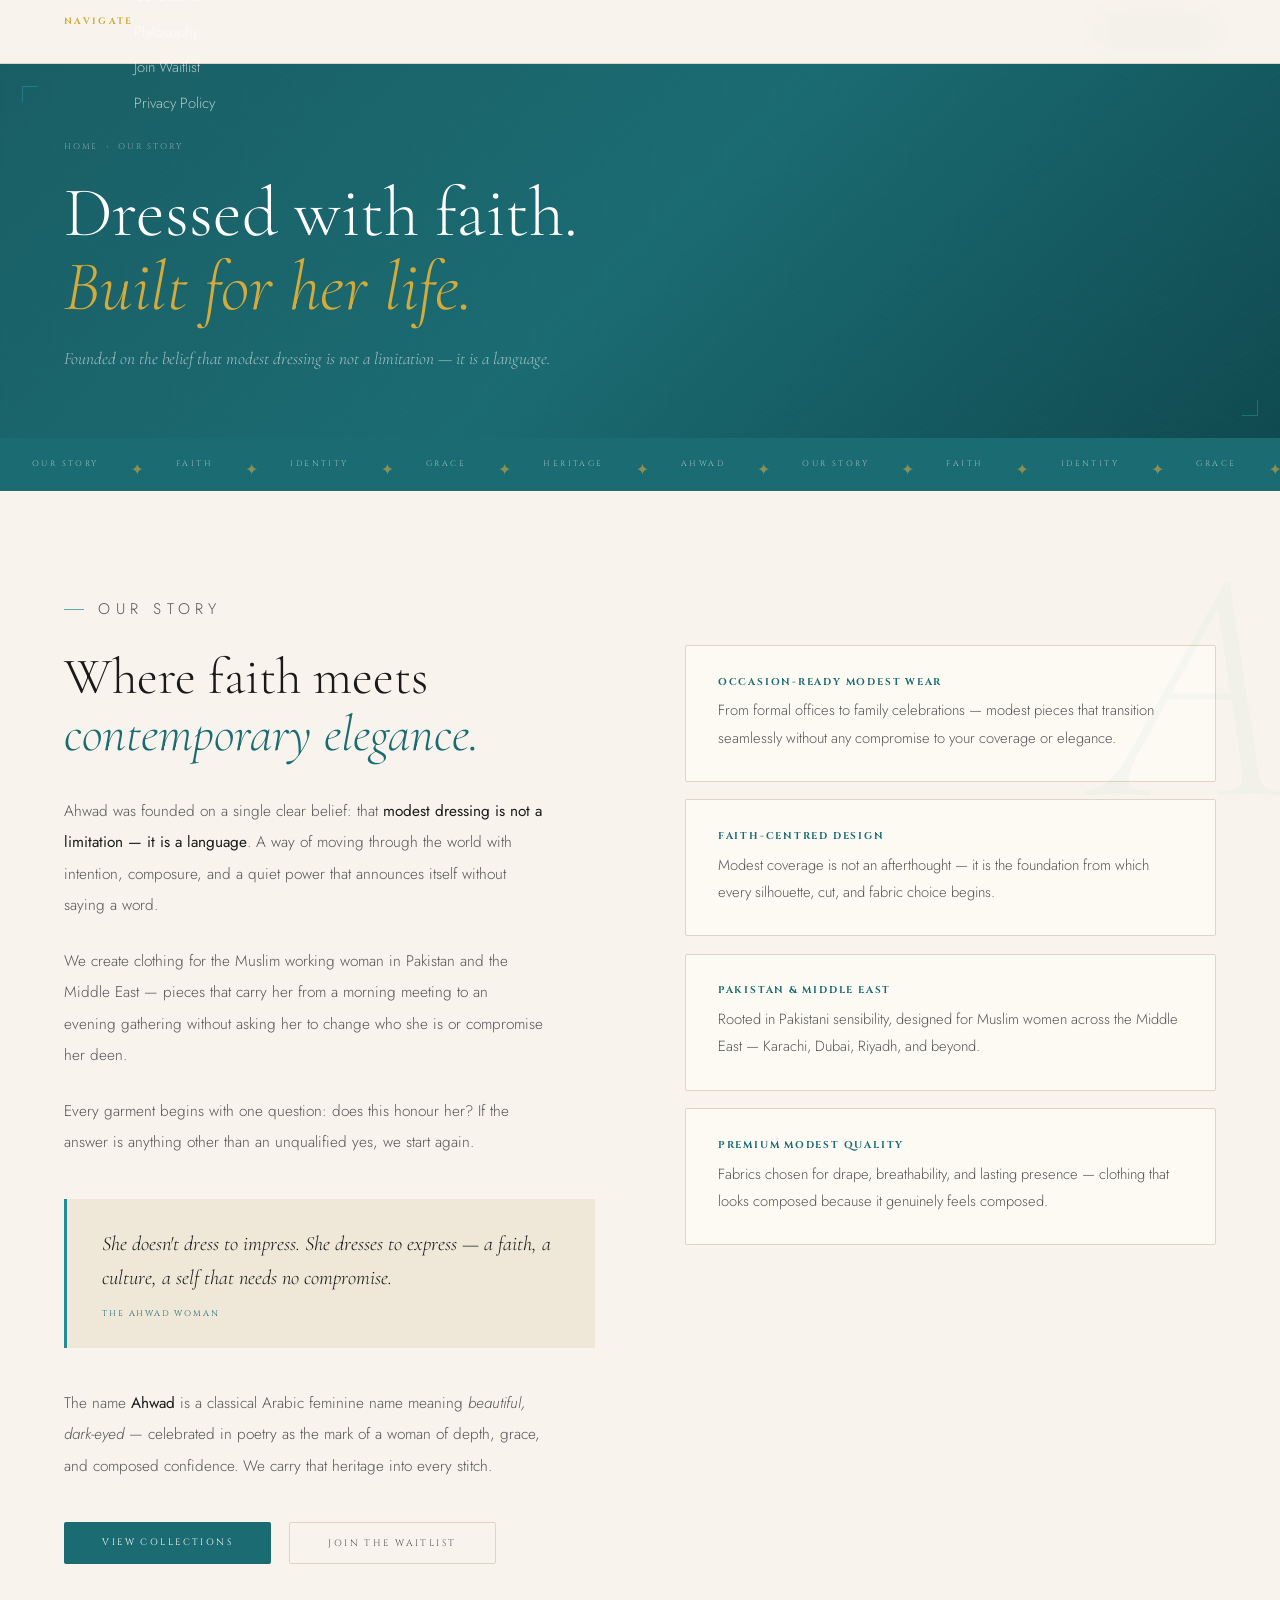
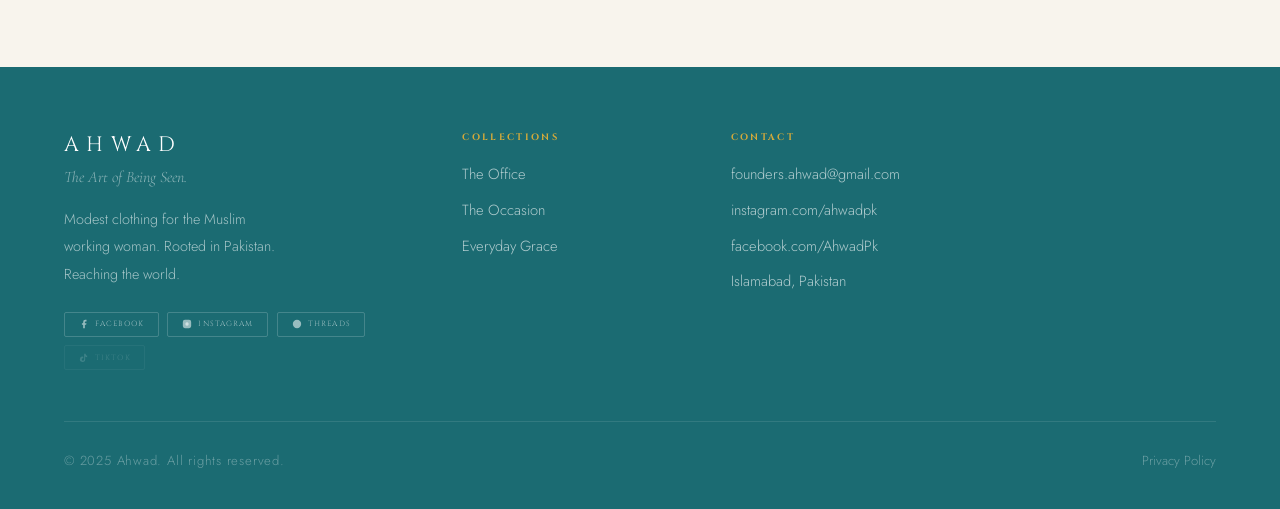
==== commit 96c0d119: "Add files via upload" ====
--- a/about.html
+++ b/about.html
@@ -3,57 +3,60 @@
 <head>
 <meta charset="UTF-8"/><meta name="viewport" content="width=device-width,initial-scale=1.0"/>
 <title>Our Story — Ahwad Modest Fashion</title>
-<meta name="description" content="The story behind Ahwad — a modest fashion brand for Muslim working women in Pakistan and the Middle East, founded on the belief that faith and elegance are never in conflict."/>
+<meta name="description" content="The story behind Ahwad — modest fashion for Muslim working women in Pakistan and the Middle East, founded on the belief that faith and elegance are never in conflict."/>
 <meta name="robots" content="index,follow"/>
 <link rel="canonical" href="https://ahwad.com/about.html"/>
 <link rel="stylesheet" href="style.css"/>
 <style>
 .about-main{padding:var(--sp) var(--px);display:grid;grid-template-columns:1fr 1fr;gap:clamp(3rem,7vw,8rem);align-items:start;background:var(--bg);position:relative;overflow:hidden}
-.about-main::after{content:'A';position:absolute;right:-1rem;top:2rem;font-family:var(--fS);font-size:clamp(14rem,26vw,26rem);font-weight:300;font-style:italic;color:var(--sage);opacity:.025;line-height:1;pointer-events:none;user-select:none}
-.al h2{font-family:var(--fS);font-size:clamp(2rem,4vw,3.6rem);font-weight:300;line-height:1.12;color:var(--sage);margin-bottom:2rem}
-.al h2 em{font-style:italic;color:var(--rose)}
-.al p{font-family:var(--fB);font-weight:300;font-size:clamp(.85rem,1.2vw,.93rem);line-height:2.05;color:var(--sage2);margin-bottom:1.5rem;max-width:480px}
-.al strong{font-weight:400;color:var(--sage)}
-.pq{margin:2.5rem 0;padding:1.8rem 2.2rem;background:var(--bg2);border-left:2px solid var(--rose2)}
-.pq q{font-family:var(--fS);font-size:clamp(1.1rem,1.8vw,1.28rem);font-style:italic;font-weight:300;color:var(--sage);line-height:1.65;quotes:none;display:block}
-.pq cite{display:block;margin-top:.8rem;font-family:var(--fD);font-size:.52rem;letter-spacing:.22em;text-transform:uppercase;color:var(--rose);font-style:normal}
+.about-main::after{content:'A';position:absolute;right:-1rem;top:2rem;font-family:var(--fS);font-size:clamp(14rem,26vw,26rem);font-weight:300;font-style:italic;color:var(--teal);opacity:.025;line-height:1;pointer-events:none;user-select:none}
+.al h2{font-family:var(--fS);font-size:clamp(2rem,4vw,3.6rem);font-weight:300;line-height:1.12;color:var(--ink);margin-bottom:2rem}
+.al h2 em{font-style:italic;color:var(--teal)}
+.al p{font-family:var(--fB);font-weight:300;font-size:clamp(.88rem,1.2vw,.96rem);line-height:2.05;color:var(--ink3);margin-bottom:1.5rem;max-width:480px}
+.al strong{font-weight:400;color:var(--ink)}
+.pq{margin:2.5rem 0;padding:1.8rem 2.2rem;background:var(--bg2);border-left:3px solid var(--teal2)}
+.pq q{font-family:var(--fS);font-size:clamp(1.1rem,1.8vw,1.28rem);font-style:italic;font-weight:300;color:var(--ink);line-height:1.65;quotes:none;display:block}
+.pq cite{display:block;margin-top:.8rem;font-family:var(--fD);font-size:.52rem;letter-spacing:.22em;text-transform:uppercase;color:var(--teal);font-style:normal}
 .ar{padding-top:clamp(1rem,4vw,4rem);display:flex;flex-direction:column;gap:1.1rem}
-.vc{padding:1.8rem 2rem;border:1px solid var(--bg3);background:var(--wh);position:relative;overflow:hidden;transition:transform .4s,border-color .4s,box-shadow .4s}
-.vc::after{content:'';position:absolute;left:0;top:0;bottom:0;width:2px;background:linear-gradient(to bottom,var(--rose),var(--rose2));transform:scaleY(0);transform-origin:bottom;transition:transform .4s cubic-bezier(.77,0,.18,1)}
-.vc:hover{transform:translateX(5px);border-color:var(--rose2);box-shadow:0 4px 20px rgba(168,104,88,.08)}
+.vc{padding:1.8rem 2rem;border:1px solid var(--bg3);background:var(--wh);position:relative;overflow:hidden;transition:transform .4s,border-color .4s,box-shadow .4s;border-radius:2px}
+.vc::after{content:'';position:absolute;left:0;top:0;bottom:0;width:3px;background:linear-gradient(to bottom,var(--teal),var(--teal3));transform:scaleY(0);transform-origin:bottom;transition:transform .4s cubic-bezier(.77,0,.18,1)}
+.vc:hover{transform:translateX(5px);border-color:var(--teal3);box-shadow:0 4px 20px rgba(27,107,114,.1)}
 .vc:hover::after{transform:scaleY(1)}
-.vc h3{font-family:var(--fD);font-size:.62rem;letter-spacing:.18em;text-transform:uppercase;color:var(--rose);margin-bottom:.55rem}
-.vc p{font-family:var(--fB);font-weight:300;font-size:.87rem;line-height:1.85;color:var(--sage2)}
+.vc h3{font-family:var(--fD);font-size:.62rem;letter-spacing:.18em;text-transform:uppercase;color:var(--teal);margin-bottom:.55rem}
+.vc p{font-family:var(--fB);font-weight:300;font-size:.92rem;line-height:1.85;color:var(--ink3)}
 .cta-row{margin-top:2.5rem;display:flex;gap:1.1rem;flex-wrap:wrap}
 @media(max-width:1024px){.about-main{grid-template-columns:1fr;gap:3rem}.about-main::after{display:none}.ar{padding-top:0}}
 </style>
 </head>
 <body class="page-top">
 <nav id="nav" role="navigation" aria-label="Main navigation">
-  <a class="nav-logo" href="index.html" aria-label="Ahwad — Home">AHWAD</a>
+  <a class="nav-logo" href="index.html">AHWAD</a>
   <ul class="nav-links">
     <li><a href="about.html">Our Story</a></li>
     <li><a href="collections.html">Collections</a></li>
     <li><a href="philosophy.html">Philosophy</a></li>
-    <li><a href="waitlist.html" class="nav-pill">Notify Me</a></li>
+    <li><a href="privacy.html">Privacy</a></li>
   </ul>
+  <a class="nav-cta" href="waitlist.html">Notify Me</a>
   <button class="hbg" id="hbg" aria-label="Open menu" aria-expanded="false"><span></span><span></span><span></span></button>
 </nav>
 <div class="mob" id="mob" role="dialog" aria-modal="true">
   <a href="about.html" onclick="closeMenu()">Our Story</a>
   <a href="collections.html" onclick="closeMenu()">Collections</a>
   <a href="philosophy.html" onclick="closeMenu()">Philosophy</a>
-  <a href="waitlist.html" onclick="closeMenu()">Notify Me</a>
-  <a href="privacy.html" onclick="closeMenu()" style="font-size:.9rem;opacity:.5">Privacy Policy</a>
+  <a href="privacy.html" onclick="closeMenu()">Privacy</a>
+  <a href="waitlist.html" onclick="closeMenu()" class="mob-cta">Notify Me</a>
 </div>
+
 <header class="page-hero" aria-labelledby="ph">
-  <div class="page-hero-iso" aria-hidden="true"></div>
   <div class="corner-tl" aria-hidden="true"></div><div class="corner-br" aria-hidden="true"></div>
   <div class="breadcrumb"><a href="index.html">Home</a><span>›</span><span>Our Story</span></div>
   <h1 id="ph">Dressed with faith.<br/><em>Built for her life.</em></h1>
-  <p class="page-hero-sub">The story of a brand founded on the belief that modest dressing is not a limitation — it is a language.</p>
+  <p class="page-hero-sub">Founded on the belief that modest dressing is not a limitation — it is a language.</p>
 </header>
+
 <div class="mq" aria-hidden="true"><div class="mqt"><span class="mi">Our Story</span><span class="ms">✦</span><span class="mi">Faith</span><span class="ms">✦</span><span class="mi">Identity</span><span class="ms">✦</span><span class="mi">Grace</span><span class="ms">✦</span><span class="mi">Heritage</span><span class="ms">✦</span><span class="mi">Ahwad</span><span class="ms">✦</span><span class="mi">Our Story</span><span class="ms">✦</span><span class="mi">Faith</span><span class="ms">✦</span><span class="mi">Identity</span><span class="ms">✦</span><span class="mi">Grace</span><span class="ms">✦</span><span class="mi">Heritage</span><span class="ms">✦</span><span class="mi">Ahwad</span><span class="ms">✦</span></div></div>
+
 <main class="about-main" id="about">
   <div class="al">
     <p class="sl rv">Our Story</p>
@@ -64,20 +67,21 @@
     <div class="pq rv d3"><q>She doesn't dress to impress. She dresses to express — a faith, a culture, a self that needs no compromise.</q><cite>The Ahwad Woman</cite></div>
     <p class="rv d3">The name <strong>Ahwad</strong> is a classical Arabic feminine name meaning <em>beautiful, dark-eyed</em> — celebrated in poetry as the mark of a woman of depth, grace, and composed confidence. We carry that heritage into every stitch.</p>
     <div class="cta-row rv d4">
-      <a href="collections.html" class="btn-sage"><span>View Collections</span></a>
+      <a href="collections.html" class="btn-teal"><span>View Collections</span></a>
       <a href="waitlist.html" class="btn-outline">Join the Waitlist</a>
     </div>
   </div>
   <div class="ar">
-    <article class="vc rv d1"><h3>Occasion-Ready Modest Wear</h3><p>From formal offices to family celebrations — modest pieces designed to transition seamlessly without any compromise to coverage or elegance.</p></article>
+    <article class="vc rv d1"><h3>Occasion-Ready Modest Wear</h3><p>From formal offices to family celebrations — modest pieces that transition seamlessly without any compromise to your coverage or elegance.</p></article>
     <article class="vc rv d2"><h3>Faith-Centred Design</h3><p>Modest coverage is not an afterthought — it is the foundation from which every silhouette, cut, and fabric choice begins.</p></article>
     <article class="vc rv d3"><h3>Pakistan &amp; Middle East</h3><p>Rooted in Pakistani sensibility, designed for Muslim women across the Middle East — Karachi, Dubai, Riyadh, and beyond.</p></article>
     <article class="vc rv d4"><h3>Premium Modest Quality</h3><p>Fabrics chosen for drape, breathability, and lasting presence — clothing that looks composed because it genuinely feels composed.</p></article>
   </div>
 </main>
+
 <footer role="contentinfo">
   <div class="footer-inner">
-    <div class="footer-brand"><a class="f-logo" href="index.html">AHWAD</a><span class="f-tagline">The Art of Being Seen.</span><p>Modest clothing for the Muslim working woman. Rooted in Pakistan. Reaching the world.</p><div class="soc-row"><a class="soc-btn" href="https://www.facebook.com/AhwadPk/" rel="noopener noreferrer" target="_blank" aria-label="Facebook"><svg viewBox="0 0 24 24" aria-hidden="true"><path d="M18 2h-3a5 5 0 00-5 5v3H7v4h3v8h4v-8h3l1-4h-4V7a1 1 0 011-1h3z"/></svg>Facebook</a><a class="soc-btn" href="https://www.instagram.com/ahwadpk/" rel="noopener noreferrer" target="_blank" aria-label="Instagram"><svg viewBox="0 0 24 24" aria-hidden="true"><rect x="2" y="2" width="20" height="20" rx="5"/><path d="M16 11.37A4 4 0 1112.63 8 4 4 0 0116 11.37z"/></svg>Instagram</a><a class="soc-btn" href="https://www.threads.com/@ahwadpk" rel="noopener noreferrer" target="_blank" aria-label="Threads"><svg viewBox="0 0 24 24" aria-hidden="true"><circle cx="12" cy="12" r="10"/><path d="M8 12h8M12 8v8"/></svg>Threads</a><a class="soc-btn disabled" href="#" aria-label="TikTok coming soon"><!-- TIKTOK URL HERE --><svg viewBox="0 0 24 24" aria-hidden="true"><path d="M19.59 6.69a4.83 4.83 0 01-3.77-4.25V2h-3.45v13.67a2.89 2.89 0 01-5.77 0 2.89 2.89 0 012.89-2.89c.28 0 .54.04.79.1V9.01a6.34 6.34 0 104.55 6.09V8.69a8.18 8.18 0 004.77 1.52V6.75a4.85 4.85 0 01-1-.06z"/></svg>TikTok</a></div></div>
+    <div class="footer-brand"><a class="f-logo" href="index.html">AHWAD</a><span class="f-tagline">The Art of Being Seen.</span><p>Modest clothing for the Muslim working woman. Rooted in Pakistan. Reaching the world.</p><div class="soc-row"><a class="soc-btn" href="https://www.facebook.com/AhwadPk/" rel="noopener noreferrer" target="_blank" aria-label="Facebook"><svg viewBox="0 0 24 24"><path d="M18 2h-3a5 5 0 00-5 5v3H7v4h3v8h4v-8h3l1-4h-4V7a1 1 0 011-1h3z"/></svg>Facebook</a><a class="soc-btn" href="https://www.instagram.com/ahwadpk/" rel="noopener noreferrer" target="_blank" aria-label="Instagram"><svg viewBox="0 0 24 24"><rect x="2" y="2" width="20" height="20" rx="5"/><path d="M16 11.37A4 4 0 1112.63 8 4 4 0 0116 11.37z"/></svg>Instagram</a><a class="soc-btn" href="https://www.threads.com/@ahwadpk" rel="noopener noreferrer" target="_blank" aria-label="Threads"><svg viewBox="0 0 24 24"><circle cx="12" cy="12" r="10"/><path d="M8 12h8M12 8v8"/></svg>Threads</a><a class="soc-btn disabled" href="#" aria-label="TikTok soon"><!-- TIKTOK URL --><svg viewBox="0 0 24 24"><path d="M19.59 6.69a4.83 4.83 0 01-3.77-4.25V2h-3.45v13.67a2.89 2.89 0 01-5.77 0 2.89 2.89 0 012.89-2.89c.28 0 .54.04.79.1V9.01a6.34 6.34 0 104.55 6.09V8.69a8.18 8.18 0 004.77 1.52V6.75a4.85 4.85 0 01-1-.06z"/></svg>TikTok</a></div></div>
     <nav class="footer-col" aria-label="Site links"><h4>Navigate</h4><ul><li><a href="about.html">Our Story</a></li><li><a href="collections.html">Collections</a></li><li><a href="philosophy.html">Philosophy</a></li><li><a href="waitlist.html">Join Waitlist</a></li><li><a href="privacy.html">Privacy Policy</a></li></ul></nav>
     <div class="footer-col"><h4>Collections</h4><ul><li><a href="collections.html">The Office</a></li><li><a href="collections.html">The Occasion</a></li><li><a href="collections.html">Everyday Grace</a></li></ul></div>
     <div class="footer-col"><h4>Contact</h4><ul><li><a href="mailto:founders.ahwad@gmail.com">founders.ahwad@gmail.com</a></li><li><a href="https://www.instagram.com/ahwadpk/" rel="noopener noreferrer" target="_blank">instagram.com/ahwadpk</a></li><li><a href="https://www.facebook.com/AhwadPk/" rel="noopener noreferrer" target="_blank">facebook.com/AhwadPk</a></li><li><a href="about.html">Islamabad, Pakistan</a></li></ul></div>
--- a/style.css
+++ b/style.css
@@ -1,21 +1,25 @@
-/* AHWAD — v3 — Fixed nav, readable footer, warm muted tones */
+/* AHWAD v4 — Vibrant readable palette, proper horizontal nav */
 @import url('https://fonts.googleapis.com/css2?family=Cormorant+Garamond:ital,wght@0,300;0,400;1,300;1,400;1,500&family=Cinzel:wght@400;500&family=Jost:wght@200;300;400&display=swap');
 
 *,*::before,*::after{margin:0;padding:0;box-sizing:border-box}
 
 :root{
-  /* Muted warm palette — not bright */
-  --bg:#EDE6D6;        /* warm taupe — main bg */
-  --bg2:#E4DCC8;       /* deeper taupe — card bg */
-  --bg3:#D6CCBA;       /* border/divider */
-  --rose:#A86858;      /* muted terracotta — accent */
-  --rose2:#BF8070;     /* lighter terracotta */
-  --rose3:#D4A090;     /* pale terracotta */
-  --sage:#2C3022;      /* deep sage — primary text */
-  --sage2:#424836;     /* mid sage — body text */
-  --sage3:#6B7260;     /* muted sage — secondary */
-  --ink:#1E1A12;       /* near black — headings */
-  --wh:#F5EFE2;        /* warm off-white — card surface */
+  /* Vibrant teal-gold palette — readable, not washed out */
+  --bg:#F8F4ED;
+  --bg2:#EFE8D8;
+  --bg3:#E0D5C0;
+  --teal:#1B6B72;       /* deep teal — primary */
+  --teal2:#228B94;      /* mid teal */
+  --teal3:#2AABB6;      /* bright teal — hover/accent */
+  --teal4:#C8EEF1;      /* pale teal — light bg */
+  --gold:#8B6914;       /* deep gold */
+  --gold2:#B08A1E;      /* mid gold */
+  --gold3:#D4AA3A;      /* bright gold */
+  --gold4:#F5E8B0;      /* pale gold */
+  --ink:#1A1A1A;
+  --ink2:#2D2D2D;
+  --ink3:#555555;
+  --wh:#FDFAF4;
 
   --fS:'Cormorant Garamond',Georgia,serif;
   --fD:'Cinzel',serif;
@@ -28,175 +32,256 @@
 body{background:var(--bg);color:var(--ink);font-family:var(--fB);font-weight:300;overflow-x:hidden;-webkit-font-smoothing:antialiased}
 ::-webkit-scrollbar{width:3px}
 ::-webkit-scrollbar-track{background:var(--bg2)}
-::-webkit-scrollbar-thumb{background:var(--rose2)}
-
-/* ═══════════════════════════
-   NAV — fixed, always styled
-   ═══════════════════════════ */
+::-webkit-scrollbar-thumb{background:var(--teal2)}
+
+/* ═══════════════════════════════════════
+   NAV — horizontal, fixed, always styled
+   Logo LEFT · Links CENTRE · CTA RIGHT
+   ═══════════════════════════════════════ */
 nav{
   position:fixed;top:0;left:0;right:0;z-index:500;
-  display:flex;align-items:center;justify-content:space-between;
-  padding:1.1rem var(--px);
-  background:rgba(237,230,214,0.97);
-  backdrop-filter:blur(14px);
+  display:flex;align-items:center;
+  gap:0;
+  padding:0 var(--px);
+  height:64px;
+  background:rgba(248,244,237,0.97);
+  backdrop-filter:blur(16px);
   border-bottom:1px solid var(--bg3);
-  min-height:62px;
-}
-nav.scrolled{box-shadow:0 2px 18px rgba(44,48,34,.08)}
+  transition:box-shadow .3s,height .3s;
+}
+nav.scrolled{box-shadow:0 2px 20px rgba(27,107,114,.1);height:58px}
+
+/* Logo — far left */
 .nav-logo{
-  font-family:var(--fD);font-size:clamp(.9rem,1.4vw,1.05rem);
-  letter-spacing:.3em;color:var(--sage);text-decoration:none;
-  transition:color .3s;flex-shrink:0;
-}
-.nav-logo:hover{color:var(--rose)}
+  font-family:var(--fD);
+  font-size:1.05rem;
+  letter-spacing:.28em;
+  color:var(--teal);
+  text-decoration:none;
+  flex-shrink:0;
+  transition:color .3s;
+  margin-right:auto; /* pushes links to centre */
+}
+.nav-logo:hover{color:var(--teal3)}
+
+/* Links — centred */
 .nav-links{
-  display:flex;list-style:none;
-  gap:clamp(.8rem,2vw,2rem);align-items:center;
+  display:flex;
+  list-style:none;
+  gap:clamp(.8rem,2.2vw,2.2rem);
+  align-items:center;
+  position:absolute;
+  left:50%;
+  transform:translateX(-50%);
 }
 .nav-links a{
   font-family:var(--fB);font-weight:300;
-  font-size:.66rem;letter-spacing:.18em;text-transform:uppercase;
-  color:var(--sage2);text-decoration:none;transition:color .3s;
-  position:relative;white-space:nowrap;
+  font-size:.72rem;letter-spacing:.18em;text-transform:uppercase;
+  color:var(--ink3);text-decoration:none;
+  transition:color .3s;white-space:nowrap;
+  position:relative;
 }
 .nav-links a::after{
   content:'';position:absolute;bottom:-3px;left:0;right:0;
-  height:1px;background:var(--rose);transform:scaleX(0);
-  transform-origin:right;transition:transform .3s;
-}
-.nav-links a:hover,.nav-links a.active{color:var(--rose)}
+  height:1.5px;background:var(--teal2);
+  transform:scaleX(0);transform-origin:right;
+  transition:transform .3s;
+}
+.nav-links a:hover,.nav-links a.active{color:var(--teal)}
 .nav-links a:hover::after,.nav-links a.active::after{transform:scaleX(1);transform-origin:left}
-.nav-pill{
-  background:var(--sage);color:var(--bg)!important;
-  padding:.38rem .95rem!important;
-  transition:background .3s!important;
-}
-.nav-pill::after{display:none!important}
-.nav-pill:hover{background:var(--rose)!important}
-
-/* hamburger */
-.hbg{display:none;flex-direction:column;gap:5px;cursor:pointer;padding:4px;background:none;border:none}
-.hbg span{display:block;width:22px;height:1px;background:var(--sage);transition:transform .3s,opacity .3s}
-.hbg.open span:nth-child(1){transform:translateY(6px) rotate(45deg)}
+
+/* CTA pill — far right */
+.nav-cta{
+  font-family:var(--fD);font-size:.65rem;
+  letter-spacing:.2em;text-transform:uppercase;
+  color:#fff;text-decoration:none;
+  background:var(--teal);
+  padding:.52rem 1.4rem;
+  border-radius:100px;
+  margin-left:auto; /* pushes to far right */
+  flex-shrink:0;
+  transition:background .3s,transform .2s;
+  white-space:nowrap;
+}
+.nav-cta:hover{background:var(--teal3);transform:translateY(-1px)}
+
+/* Hamburger */
+.hbg{display:none;flex-direction:column;gap:5px;cursor:pointer;padding:4px;background:none;border:none;margin-left:auto}
+.hbg span{display:block;width:22px;height:1.5px;background:var(--ink2);transition:transform .3s,opacity .3s}
+.hbg.open span:nth-child(1){transform:translateY(6.5px) rotate(45deg)}
 .hbg.open span:nth-child(2){opacity:0}
-.hbg.open span:nth-child(3){transform:translateY(-6px) rotate(-45deg)}
+.hbg.open span:nth-child(3){transform:translateY(-6.5px) rotate(-45deg)}
+
+/* Mobile overlay */
 .mob{
-  position:fixed;inset:0;background:var(--bg);z-index:490;
+  position:fixed;inset:0;background:var(--wh);z-index:490;
   display:flex;flex-direction:column;align-items:center;justify-content:center;
   gap:2rem;opacity:0;visibility:hidden;transition:opacity .4s,visibility .4s;
-  padding-top:62px;
+  padding-top:64px;
 }
 .mob.open{opacity:1;visibility:visible}
 .mob a{
   font-family:var(--fD);font-size:clamp(1.2rem,4vw,1.8rem);
-  letter-spacing:.2em;color:var(--sage);text-decoration:none;transition:color .3s;
-}
-.mob a:hover{color:var(--rose)}
-
-/* ═══════════════════════════
+  letter-spacing:.2em;color:var(--ink2);text-decoration:none;transition:color .3s;
+}
+.mob a:hover{color:var(--teal)}
+.mob .mob-cta{
+  background:var(--teal);color:#fff;
+  padding:.65rem 2rem;border-radius:100px;
+  font-size:.8rem;letter-spacing:.15em;
+}
+
+/* ═══════════════════
    PAGE TOP OFFSET
-   ═══════════════════════════ */
-.page-top{padding-top:62px}
-
-/* ═══════════════════════════
-   PAGE HERO (inner pages)
-   ═══════════════════════════ */
+   ═══════════════════ */
+.page-top{padding-top:64px}
+
+/* ═══════════════════
+   PAGE HERO
+   ═══════════════════ */
 .page-hero{
-  background:var(--sage);
+  background:linear-gradient(135deg,#1A5E65 0%,#1B6B72 50%,#0F4A50 100%);
   padding:clamp(3rem,6vw,5rem) var(--px) clamp(2.5rem,5vw,4rem);
   position:relative;overflow:hidden;
 }
-.page-hero-iso{
-  position:absolute;inset:0;opacity:.04;
-  background-image:url("data:image/svg+xml,%3Csvg width='60' height='60' viewBox='0 0 60 60' xmlns='http://www.w3.org/2000/svg'%3E%3Cg fill='none' stroke='%23BF8070' stroke-width='.5'%3E%3Cpolygon points='30,2 54,16 54,44 30,58 6,44 6,16'/%3E%3Ccircle cx='30' cy='30' r='8'/%3E%3C/g%3E%3C/svg%3E");
-}
-.corner-tl{position:absolute;top:1.4rem;left:1.4rem;width:16px;height:16px;border-top:1px solid rgba(191,128,112,.4);border-left:1px solid rgba(191,128,112,.4);pointer-events:none}
-.corner-br{position:absolute;bottom:1.4rem;right:1.4rem;width:16px;height:16px;border-bottom:1px solid rgba(191,128,112,.4);border-right:1px solid rgba(191,128,112,.4);pointer-events:none}
-.breadcrumb{
-  font-family:var(--fD);font-size:.52rem;letter-spacing:.22em;
-  text-transform:uppercase;color:rgba(237,230,214,.45);
-  margin-bottom:1.5rem;display:flex;align-items:center;gap:.5rem;
-}
+.page-hero::before{
+  content:'';position:absolute;inset:0;
+  background-image:url("data:image/svg+xml,%3Csvg width='60' height='60' viewBox='0 0 60 60' xmlns='http://www.w3.org/2000/svg'%3E%3Cg fill='none' stroke='%232AABB6' stroke-width='.4'%3E%3Cpolygon points='30,2 54,16 54,44 30,58 6,44 6,16'/%3E%3C/g%3E%3C/svg%3E");
+  opacity:.08;
+}
+.corner-tl{position:absolute;top:1.4rem;left:1.4rem;width:16px;height:16px;border-top:1px solid rgba(42,171,182,.4);border-left:1px solid rgba(42,171,182,.4);pointer-events:none}
+.corner-br{position:absolute;bottom:1.4rem;right:1.4rem;width:16px;height:16px;border-bottom:1px solid rgba(42,171,182,.4);border-right:1px solid rgba(42,171,182,.4);pointer-events:none}
+.breadcrumb{font-family:var(--fD);font-size:.52rem;letter-spacing:.22em;text-transform:uppercase;color:rgba(255,255,255,.45);margin-bottom:1.5rem;display:flex;align-items:center;gap:.5rem}
 .breadcrumb a{color:inherit;text-decoration:none;transition:color .3s}
-.breadcrumb a:hover{color:var(--rose3)}
-.page-hero h1{
-  font-family:var(--fS);font-size:clamp(2.2rem,5.5vw,4.5rem);
-  font-weight:300;line-height:1.06;color:var(--bg);
-}
-.page-hero h1 em{font-style:italic;color:var(--rose3)}
-.page-hero-sub{
-  font-family:var(--fS);font-size:clamp(.92rem,1.5vw,1.08rem);
-  font-style:italic;font-weight:300;color:rgba(237,230,214,.55);
-  margin-top:1.2rem;max-width:500px;line-height:1.75;
-}
-
-/* ═══════════════════════════
+.breadcrumb a:hover{color:rgba(255,255,255,.8)}
+.page-hero h1{font-family:var(--fS);font-size:clamp(2.2rem,5.5vw,4.5rem);font-weight:300;line-height:1.06;color:#fff}
+.page-hero h1 em{font-style:italic;color:var(--gold3)}
+.page-hero-sub{font-family:var(--fS);font-size:clamp(.92rem,1.5vw,1.08rem);font-style:italic;font-weight:300;color:rgba(255,255,255,.6);margin-top:1.2rem;max-width:500px;line-height:1.75}
+
+/* ═══════════════════
    MARQUEE
-   ═══════════════════════════ */
-.mq{background:var(--sage2);padding:.65rem 0;overflow:hidden;white-space:nowrap}
+   ═══════════════════ */
+.mq{background:var(--teal);padding:.65rem 0;overflow:hidden;white-space:nowrap}
 .mqt{display:inline-flex;animation:mq 24s linear infinite}
 .mqt:hover{animation-play-state:paused}
-.mi{font-family:var(--fD);font-size:.5rem;letter-spacing:.3em;text-transform:uppercase;color:rgba(237,230,214,.55);padding:0 2rem;display:inline-block}
-.ms{color:var(--rose2);opacity:.5}
+.mi{font-family:var(--fD);font-size:.5rem;letter-spacing:.3em;text-transform:uppercase;color:rgba(255,255,255,.55);padding:0 2rem;display:inline-block}
+.ms{color:var(--gold3);opacity:.6}
 @keyframes mq{from{transform:translateX(0)}to{transform:translateX(-50%)}}
 
-/* ═══════════════════════════
+/* ═══════════════════
    SECTION LABEL
-   ═══════════════════════════ */
-.sl{font-family:var(--fD);font-size:.52rem;letter-spacing:.34em;text-transform:uppercase;color:var(--rose);display:flex;align-items:center;gap:.9rem;margin-bottom:1.4rem}
-.sl::before{content:'';width:20px;height:1px;background:var(--rose2);opacity:.6;flex-shrink:0}
-.sl.light{color:var(--rose3)}
-.sl.light::before{background:var(--rose3)}
-
-/* ═══════════════════════════
-   SKETCH CARD
-   ═══════════════════════════ */
-.sk-card{background:var(--wh);border:1px solid var(--bg3);position:relative;overflow:hidden;transition:transform .4s,border-color .4s,box-shadow .4s}
-.sk-card:hover{transform:translateY(-3px);border-color:var(--rose2);box-shadow:0 6px 28px rgba(168,104,88,.09)}
-
-/* ═══════════════════════════
+   ═══════════════════ */
+.sl{font-family:var(--fD);font-size:.52rem;letter-spacing:.34em;text-transform:uppercase;color:var(--teal);display:flex;align-items:center;gap:.9rem;margin-bottom:1.4rem}
+.sl::before{content:'';width:20px;height:1.5px;background:var(--teal2);opacity:.7;flex-shrink:0}
+.sl.light{color:var(--gold3)}
+.sl.light::before{background:var(--gold3)}
+
+/* ═══════════════════
    BUTTONS
-   ═══════════════════════════ */
-.btn-sage{display:inline-block;padding:.88rem clamp(1.4rem,3vw,2.6rem);background:var(--sage);font-family:var(--fD);font-size:.58rem;letter-spacing:.26em;text-transform:uppercase;color:var(--bg);text-decoration:none;position:relative;overflow:hidden;border:none;cursor:pointer;transition:color .35s}
-.btn-sage::before{content:'';position:absolute;inset:0;background:var(--rose);transform:translateX(-101%);transition:transform .45s cubic-bezier(.77,0,.18,1)}
-.btn-sage:hover::before{transform:translateX(0)}
-.btn-sage span{position:relative;z-index:1}
-.btn-outline{display:inline-block;padding:.86rem clamp(1.4rem,3vw,2.6rem);border:1px solid var(--bg3);font-family:var(--fD);font-size:.58rem;letter-spacing:.26em;text-transform:uppercase;color:var(--sage2);text-decoration:none;transition:all .35s;background:transparent;cursor:pointer}
-.btn-outline:hover{background:var(--sage);color:var(--bg);border-color:var(--sage)}
-
-/* ═══════════════════════════
-   FOOTER — readable dark sage
-   ═══════════════════════════ */
-footer{background:var(--sage);padding:clamp(3rem,5vw,5rem) var(--px) clamp(1.5rem,3vw,2.5rem)}
-.footer-inner{display:grid;grid-template-columns:1.6fr 1fr 1fr 1fr;gap:clamp(2rem,4vw,3.5rem);padding-bottom:clamp(2.5rem,4vw,4rem);border-bottom:1px solid rgba(237,230,214,.12);margin-bottom:1.8rem}
-.f-logo{font-family:var(--fD);font-size:clamp(.92rem,1.5vw,1.15rem);letter-spacing:.35em;color:var(--bg);text-decoration:none;display:block;margin-bottom:.4rem;transition:color .3s}
-.f-logo:hover{color:var(--rose3)}
-.f-tagline{font-family:var(--fS);font-style:italic;font-size:.9rem;color:rgba(237,230,214,.5);margin-bottom:1.2rem;display:block}
-.footer-brand p{font-family:var(--fB);font-weight:300;font-size:.8rem;color:rgba(237,230,214,.6);line-height:1.9;max-width:220px}
-.footer-col h4{font-family:var(--fD);font-size:.5rem;letter-spacing:.25em;text-transform:uppercase;color:var(--rose3);margin-bottom:1.2rem;display:block}
-.footer-col ul{list-style:none;display:flex;flex-direction:column;gap:.75rem}
-.footer-col ul li a{font-family:var(--fB);font-weight:300;font-size:.82rem;color:rgba(237,230,214,.65);text-decoration:none;transition:color .3s;display:block}
-.footer-col ul li a:hover{color:var(--rose3)}
+   ═══════════════════ */
+.btn-teal{display:inline-block;padding:.9rem clamp(1.4rem,3vw,2.6rem);background:var(--teal);font-family:var(--fD);font-size:.58rem;letter-spacing:.26em;text-transform:uppercase;color:#fff;text-decoration:none;position:relative;overflow:hidden;border:none;cursor:pointer;transition:color .35s;border-radius:2px}
+.btn-teal::before{content:'';position:absolute;inset:0;background:var(--teal3);transform:translateX(-101%);transition:transform .45s cubic-bezier(.77,0,.18,1)}
+.btn-teal:hover::before{transform:translateX(0)}
+.btn-teal span{position:relative;z-index:1}
+
+.btn-outline{display:inline-block;padding:.88rem clamp(1.4rem,3vw,2.6rem);border:1.5px solid var(--bg3);font-family:var(--fD);font-size:.58rem;letter-spacing:.26em;text-transform:uppercase;color:var(--ink3);text-decoration:none;transition:all .35s;background:transparent;cursor:pointer;border-radius:2px}
+.btn-outline:hover{background:var(--teal);color:#fff;border-color:var(--teal)}
+
+/* ═══════════════════════════════════
+   FOOTER — dark teal, large readable text
+   ═══════════════════════════════════ */
+footer{background:var(--teal);padding:clamp(3rem,5vw,5rem) var(--px) clamp(1.5rem,3vw,2.5rem)}
+
+.footer-inner{
+  display:grid;grid-template-columns:1.6fr 1fr 1fr 1fr;
+  gap:clamp(2rem,4vw,3.5rem);
+  padding-bottom:clamp(2.5rem,4vw,4rem);
+  border-bottom:1px solid rgba(255,255,255,.1);
+  margin-bottom:1.8rem;
+}
+
+.f-logo{
+  font-family:var(--fD);
+  font-size:clamp(1rem,1.8vw,1.3rem);
+  letter-spacing:.35em;color:#fff;
+  text-decoration:none;display:block;margin-bottom:.5rem;
+  transition:color .3s;
+}
+.f-logo:hover{color:var(--gold3)}
+.f-tagline{
+  font-family:var(--fS);font-style:italic;
+  font-size:1rem;color:rgba(255,255,255,.5);
+  margin-bottom:1.2rem;display:block;
+}
+.footer-brand p{
+  font-family:var(--fB);font-weight:300;
+  font-size:.9rem;  /* was .78rem — bumped 2pt */
+  color:rgba(255,255,255,.6);
+  line-height:1.9;max-width:220px;
+}
+
+.footer-col h4{
+  font-family:var(--fD);font-size:.58rem;
+  letter-spacing:.25em;text-transform:uppercase;
+  color:var(--gold3);margin-bottom:1.3rem;display:block;
+}
+.footer-col ul{list-style:none;display:flex;flex-direction:column;gap:.85rem}
+.footer-col ul li a{
+  font-family:var(--fB);font-weight:300;
+  font-size:.92rem;  /* was .8rem — bumped 2pt */
+  color:rgba(255,255,255,.65);text-decoration:none;
+  transition:color .3s;display:block;
+}
+.footer-col ul li a:hover{color:var(--gold3)}
+
+/* Social buttons */
 .soc-row{display:flex;gap:.55rem;flex-wrap:wrap;margin-top:1.5rem}
-.soc-btn{display:inline-flex;align-items:center;gap:.4rem;padding:.38rem .75rem;border:1px solid rgba(237,230,214,.15);font-family:var(--fD);font-size:.44rem;letter-spacing:.15em;text-transform:uppercase;color:rgba(237,230,214,.55);text-decoration:none;transition:all .3s}
-.soc-btn:hover{border-color:var(--rose3);color:var(--rose3)}
-.soc-btn svg{width:10px;height:10px;fill:currentColor;flex-shrink:0;stroke:none}
+.soc-btn{
+  display:inline-flex;align-items:center;gap:.4rem;
+  padding:.4rem .85rem;
+  border:1px solid rgba(255,255,255,.18);
+  font-family:var(--fD);font-size:.47rem;letter-spacing:.15em;text-transform:uppercase;
+  color:rgba(255,255,255,.55);text-decoration:none;
+  transition:all .3s;border-radius:2px;
+}
+.soc-btn:hover{border-color:var(--gold3);color:var(--gold3)}
+.soc-btn svg{width:10px;height:10px;fill:currentColor;stroke:none;flex-shrink:0}
 .soc-btn.disabled{opacity:.28;pointer-events:none}
-.footer-bottom{display:flex;align-items:center;justify-content:space-between;flex-wrap:wrap;gap:.5rem}
-.footer-bottom p{font-family:var(--fB);font-weight:300;font-size:.68rem;color:rgba(237,230,214,.35);letter-spacing:.06em}
-.footer-bottom a{font-family:var(--fB);font-weight:300;font-size:.68rem;color:rgba(237,230,214,.35);text-decoration:none;transition:color .3s}
-.footer-bottom a:hover{color:var(--rose3)}
-
-/* ═══════════════════════════
+
+.footer-bottom{
+  display:flex;align-items:center;justify-content:space-between;
+  flex-wrap:wrap;gap:.5rem;
+}
+.footer-bottom p{
+  font-family:var(--fB);font-weight:300;
+  font-size:.82rem; /* bumped from .68rem */
+  color:rgba(255,255,255,.35);letter-spacing:.06em;
+}
+.footer-bottom a{
+  font-family:var(--fB);font-weight:300;
+  font-size:.82rem;
+  color:rgba(255,255,255,.35);text-decoration:none;transition:color .3s;
+}
+.footer-bottom a:hover{color:var(--gold3)}
+
+/* ═══════════════════
    SCROLL REVEAL
-   ═══════════════════════════ */
+   ═══════════════════ */
 .rv{opacity:0;transform:translateY(24px);transition:opacity .85s cubic-bezier(.25,.46,.45,.94),transform .85s cubic-bezier(.25,.46,.45,.94)}
 .rv.on{opacity:1;transform:translateY(0)}
 .d1{transition-delay:.1s}.d2{transition-delay:.2s}.d3{transition-delay:.3s}.d4{transition-delay:.4s}
 
-/* ═══════════════════════════
+/* ═══════════════════
    RESPONSIVE
-   ═══════════════════════════ */
-@media(max-width:900px){.footer-inner{grid-template-columns:1fr 1fr}}
-@media(max-width:768px){.nav-links{display:none}.hbg{display:flex}.footer-inner{grid-template-columns:1fr}.footer-bottom{flex-direction:column;text-align:center}}
+   ═══════════════════ */
+@media(max-width:1024px){
+  .nav-links{position:static;transform:none;display:none}
+  .nav-cta{display:none}
+  .hbg{display:flex}
+  .footer-inner{grid-template-columns:1fr 1fr}
+}
+@media(max-width:768px){
+  .footer-inner{grid-template-columns:1fr}
+  .footer-bottom{flex-direction:column;text-align:center}
+}
 @media(prefers-reduced-motion:reduce){*{animation-duration:.01ms !important;transition-duration:.01ms !important}}
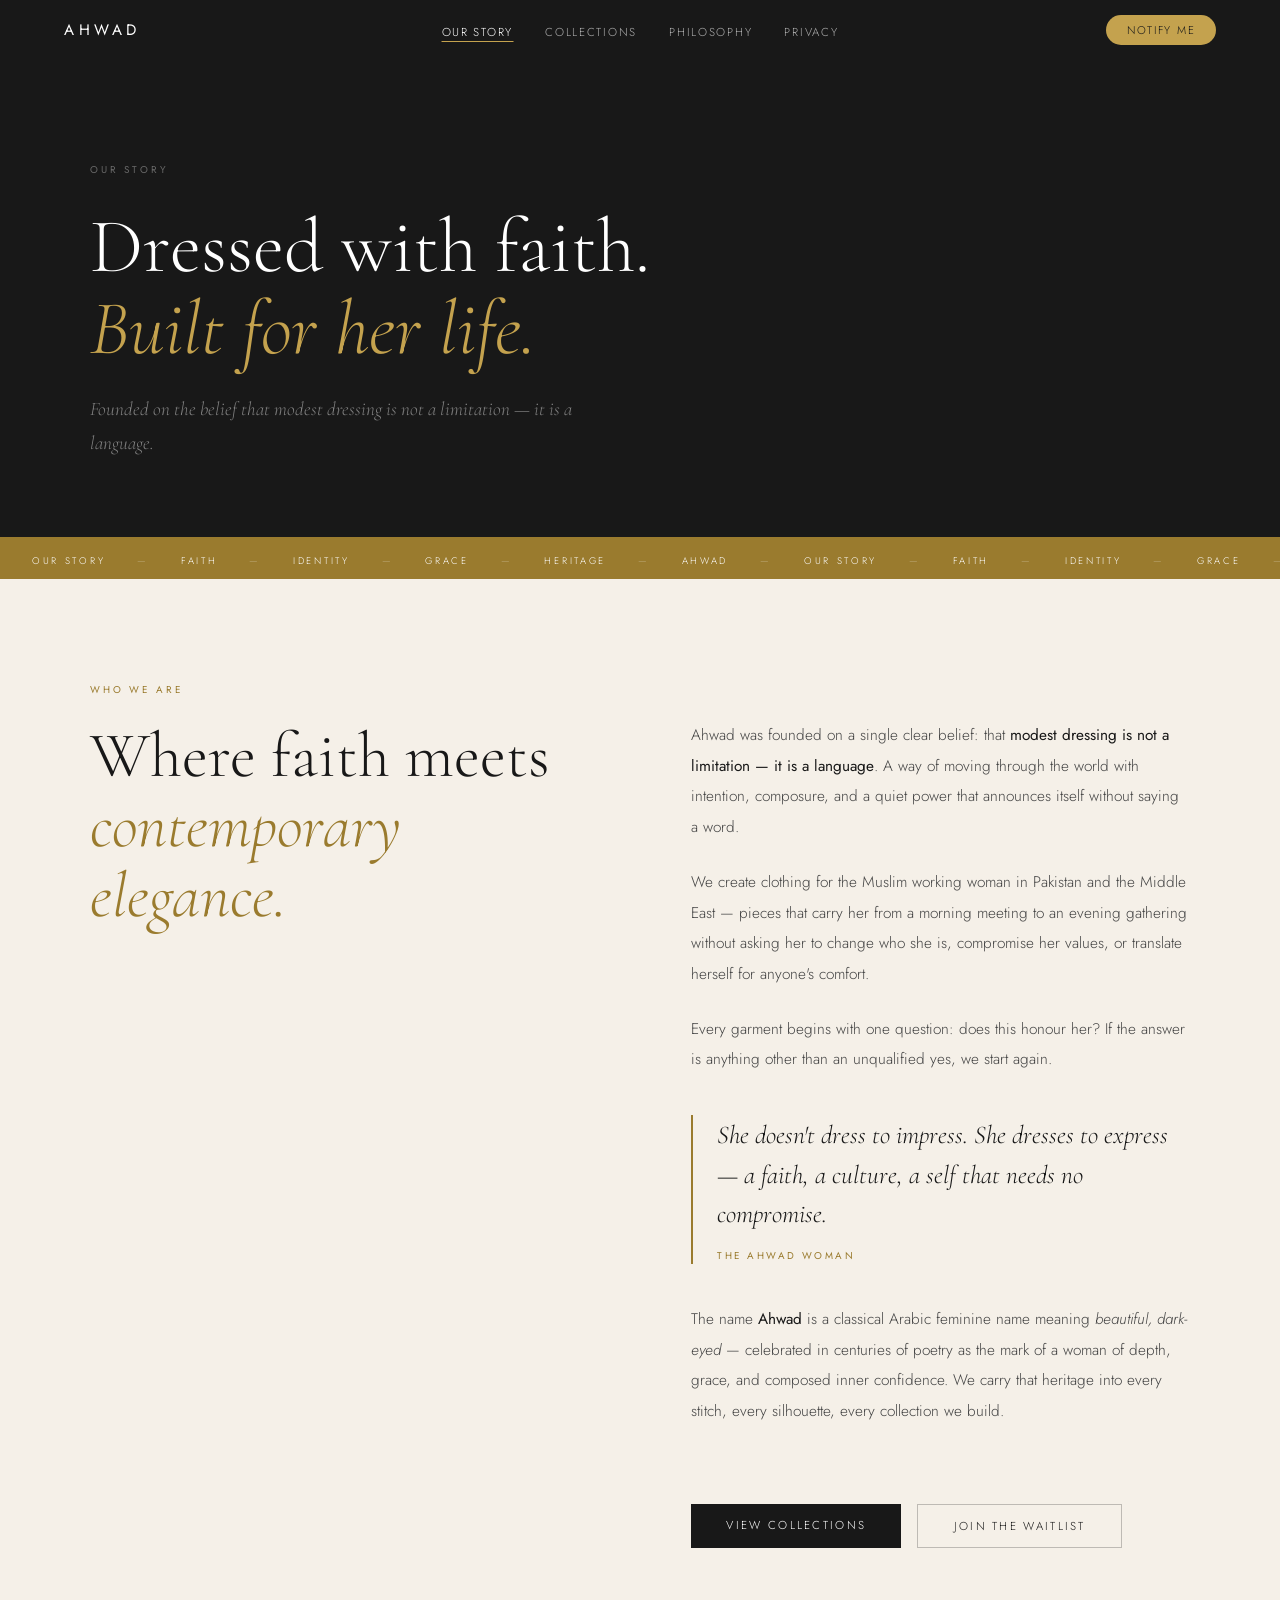
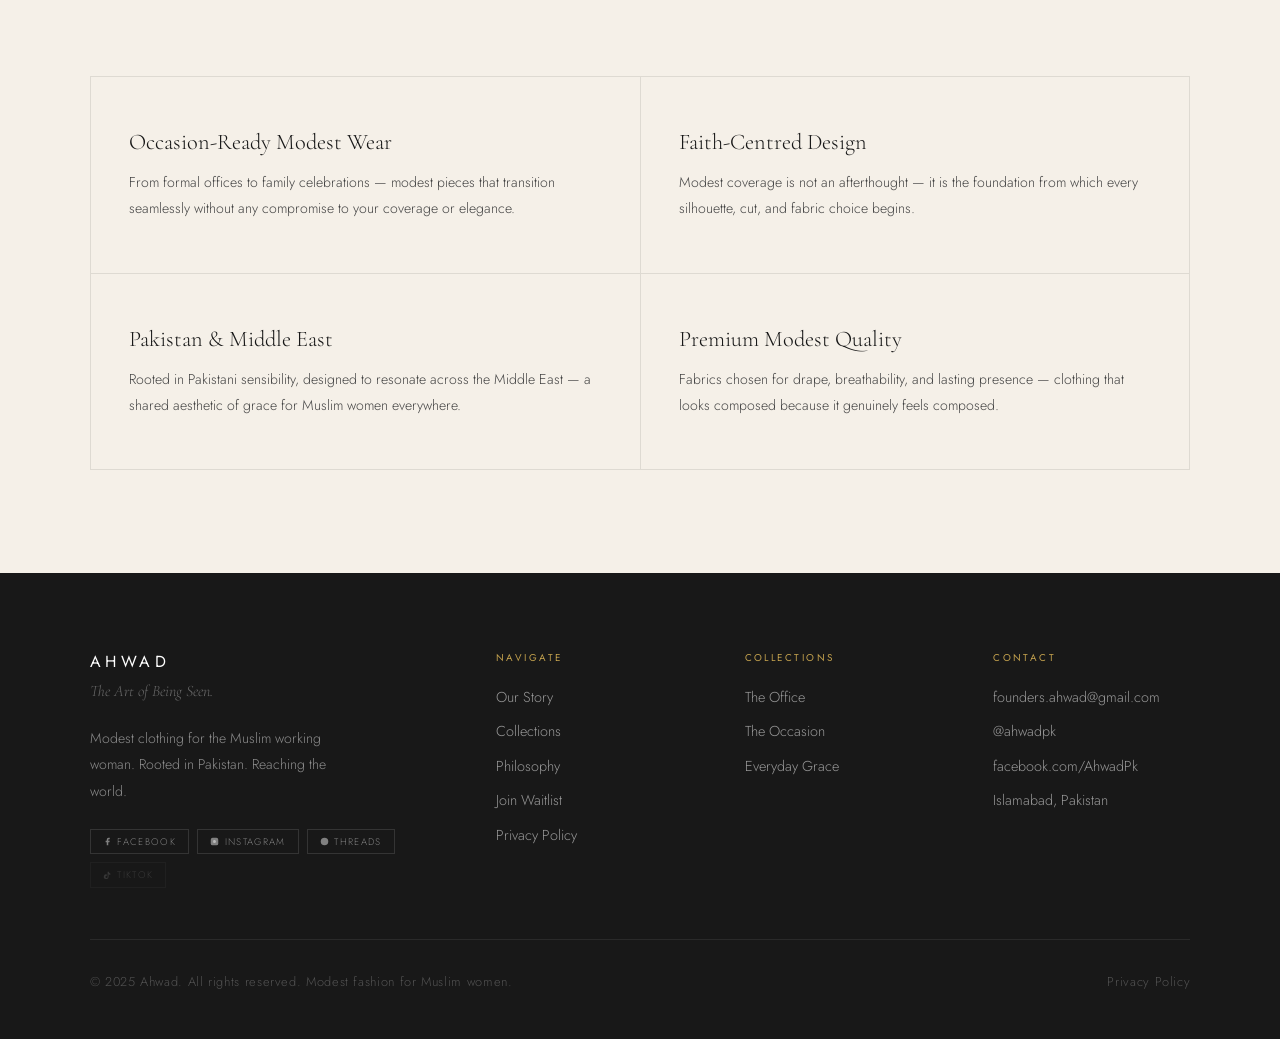
==== commit 6b107d12: "Add files via upload" ====
--- a/about.html
+++ b/about.html
@@ -1,92 +1,167 @@
 <!DOCTYPE html>
 <html lang="en">
 <head>
-<meta charset="UTF-8"/><meta name="viewport" content="width=device-width,initial-scale=1.0"/>
+<meta charset="UTF-8"/><meta name="viewport" content="width=device-width, initial-scale=1.0"/>
 <title>Our Story — Ahwad Modest Fashion</title>
-<meta name="description" content="The story behind Ahwad — modest fashion for Muslim working women in Pakistan and the Middle East, founded on the belief that faith and elegance are never in conflict."/>
-<meta name="robots" content="index,follow"/>
+<meta name="description" content="The story behind Ahwad — a modest fashion brand for Muslim working women in Pakistan and the Middle East, built on the belief that faith and elegance are never in conflict."/>
+<meta name="robots" content="index, follow"/>
 <link rel="canonical" href="https://ahwad.com/about.html"/>
 <link rel="stylesheet" href="style.css"/>
 <style>
-.about-main{padding:var(--sp) var(--px);display:grid;grid-template-columns:1fr 1fr;gap:clamp(3rem,7vw,8rem);align-items:start;background:var(--bg);position:relative;overflow:hidden}
-.about-main::after{content:'A';position:absolute;right:-1rem;top:2rem;font-family:var(--fS);font-size:clamp(14rem,26vw,26rem);font-weight:300;font-style:italic;color:var(--teal);opacity:.025;line-height:1;pointer-events:none;user-select:none}
-.al h2{font-family:var(--fS);font-size:clamp(2rem,4vw,3.6rem);font-weight:300;line-height:1.12;color:var(--ink);margin-bottom:2rem}
-.al h2 em{font-style:italic;color:var(--teal)}
-.al p{font-family:var(--fB);font-weight:300;font-size:clamp(.88rem,1.2vw,.96rem);line-height:2.05;color:var(--ink3);margin-bottom:1.5rem;max-width:480px}
-.al strong{font-weight:400;color:var(--ink)}
-.pq{margin:2.5rem 0;padding:1.8rem 2.2rem;background:var(--bg2);border-left:3px solid var(--teal2)}
-.pq q{font-family:var(--fS);font-size:clamp(1.1rem,1.8vw,1.28rem);font-style:italic;font-weight:300;color:var(--ink);line-height:1.65;quotes:none;display:block}
-.pq cite{display:block;margin-top:.8rem;font-family:var(--fD);font-size:.52rem;letter-spacing:.22em;text-transform:uppercase;color:var(--teal);font-style:normal}
-.ar{padding-top:clamp(1rem,4vw,4rem);display:flex;flex-direction:column;gap:1.1rem}
-.vc{padding:1.8rem 2rem;border:1px solid var(--bg3);background:var(--wh);position:relative;overflow:hidden;transition:transform .4s,border-color .4s,box-shadow .4s;border-radius:2px}
-.vc::after{content:'';position:absolute;left:0;top:0;bottom:0;width:3px;background:linear-gradient(to bottom,var(--teal),var(--teal3));transform:scaleY(0);transform-origin:bottom;transition:transform .4s cubic-bezier(.77,0,.18,1)}
-.vc:hover{transform:translateX(5px);border-color:var(--teal3);box-shadow:0 4px 20px rgba(27,107,114,.1)}
-.vc:hover::after{transform:scaleY(1)}
-.vc h3{font-family:var(--fD);font-size:.62rem;letter-spacing:.18em;text-transform:uppercase;color:var(--teal);margin-bottom:.55rem}
-.vc p{font-family:var(--fB);font-weight:300;font-size:.92rem;line-height:1.85;color:var(--ink3)}
-.cta-row{margin-top:2.5rem;display:flex;gap:1.1rem;flex-wrap:wrap}
-@media(max-width:1024px){.about-main{grid-template-columns:1fr;gap:3rem}.about-main::after{display:none}.ar{padding-top:0}}
+.about-body { padding: clamp(4rem,8vw,9rem) clamp(1.5rem,7vw,8rem); background: var(--cream); }
+
+.about-intro {
+  display: grid;
+  grid-template-columns: 1fr 1fr;
+  gap: clamp(3rem, 8vw, 10rem);
+  align-items: start;
+  margin-bottom: clamp(5rem,10vw,10rem);
+}
+.about-intro-left h2 {
+  font-family: 'Cormorant Garamond', serif;
+  font-size: clamp(2.2rem,5vw,4.5rem);
+  font-weight: 300; line-height: 1.1;
+  color: var(--ink);
+  margin-bottom: clamp(2rem,4vw,3.5rem);
+}
+.about-intro-left h2 em { font-style: italic; color: var(--gold); }
+
+.about-intro-right { padding-top: clamp(1rem,3vw,3rem); }
+.about-intro-right p {
+  font-family: 'Jost', sans-serif;
+  font-size: clamp(.9rem,1.2vw,1rem);
+  font-weight: 300; line-height: 2;
+  color: var(--ink-soft);
+  margin-bottom: 1.5rem;
+}
+.about-intro-right strong { font-weight: 400; color: var(--ink); }
+
+.pull {
+  font-family: 'Cormorant Garamond', serif;
+  font-size: clamp(1.2rem,2vw,1.6rem);
+  font-style: italic; font-weight: 300;
+  color: var(--ink);
+  line-height: 1.55;
+  border-left: 2px solid var(--gold);
+  padding-left: 1.5rem;
+  margin: 2.5rem 0;
+}
+.pull cite {
+  display: block;
+  font-family: 'Jost', sans-serif;
+  font-style: normal;
+  font-size: .62rem; font-weight: 400;
+  letter-spacing: .25em; text-transform: uppercase;
+  color: var(--gold); margin-top: .9rem;
+}
+
+.about-values {
+  display: grid;
+  grid-template-columns: repeat(2, 1fr);
+  gap: 0;
+  border-top: 1px solid rgba(24,24,24,.1);
+  border-left: 1px solid rgba(24,24,24,.1);
+}
+.val {
+  padding: clamp(2rem,4vw,3.5rem) clamp(1.5rem,3vw,3rem);
+  border-right: 1px solid rgba(24,24,24,.1);
+  border-bottom: 1px solid rgba(24,24,24,.1);
+}
+.val h3 {
+  font-family: 'Cormorant Garamond', serif;
+  font-size: 1.4rem; font-weight: 300;
+  color: var(--ink); margin-bottom: .9rem;
+}
+.val p {
+  font-family: 'Jost', sans-serif;
+  font-size: .88rem; font-weight: 300;
+  color: var(--ink-soft); line-height: 1.85;
+}
+
+.about-ctas {
+  margin-top: clamp(3rem,6vw,5rem);
+  display: flex; gap: 1rem; flex-wrap: wrap;
+}
+
+@media (max-width: 768px) {
+  .about-intro { grid-template-columns: 1fr; }
+  .about-values { grid-template-columns: 1fr; }
+}
 </style>
 </head>
-<body class="page-top">
+<body>
 <nav id="nav" role="navigation" aria-label="Main navigation">
-  <a class="nav-logo" href="index.html">AHWAD</a>
-  <ul class="nav-links">
+  <a class="n-logo" href="index.html">AHWAD</a>
+  <ul class="n-links" role="list">
     <li><a href="about.html">Our Story</a></li>
     <li><a href="collections.html">Collections</a></li>
     <li><a href="philosophy.html">Philosophy</a></li>
     <li><a href="privacy.html">Privacy</a></li>
   </ul>
-  <a class="nav-cta" href="waitlist.html">Notify Me</a>
-  <button class="hbg" id="hbg" aria-label="Open menu" aria-expanded="false"><span></span><span></span><span></span></button>
+  <a class="n-cta" href="waitlist.html">Notify Me</a>
+  <button class="n-hbg" id="hbg" aria-label="Toggle menu" aria-expanded="false">
+    <span></span><span></span><span></span>
+  </button>
 </nav>
-<div class="mob" id="mob" role="dialog" aria-modal="true">
-  <a href="about.html" onclick="closeMenu()">Our Story</a>
-  <a href="collections.html" onclick="closeMenu()">Collections</a>
-  <a href="philosophy.html" onclick="closeMenu()">Philosophy</a>
-  <a href="privacy.html" onclick="closeMenu()">Privacy</a>
-  <a href="waitlist.html" onclick="closeMenu()" class="mob-cta">Notify Me</a>
+<div id="mob" role="dialog" aria-modal="true" aria-label="Navigation">
+  <a href="about.html" onclick="closeMob()">Our Story</a>
+  <a href="collections.html" onclick="closeMob()">Collections</a>
+  <a href="philosophy.html" onclick="closeMob()">Philosophy</a>
+  <a href="privacy.html" onclick="closeMob()">Privacy</a>
+  <a href="waitlist.html" onclick="closeMob()" class="mob-cta">Notify Me</a>
 </div>
-
-<header class="page-hero" aria-labelledby="ph">
-  <div class="corner-tl" aria-hidden="true"></div><div class="corner-br" aria-hidden="true"></div>
-  <div class="breadcrumb"><a href="index.html">Home</a><span>›</span><span>Our Story</span></div>
-  <h1 id="ph">Dressed with faith.<br/><em>Built for her life.</em></h1>
-  <p class="page-hero-sub">Founded on the belief that modest dressing is not a limitation — it is a language.</p>
+<header class="page-header">
+  <span class="eyebrow">Our Story</span>
+  <h1>Dressed with faith.<br/><em>Built for her life.</em></h1>
+  <p>Founded on the belief that modest dressing is not a limitation — it is a language.</p>
 </header>
-
-<div class="mq" aria-hidden="true"><div class="mqt"><span class="mi">Our Story</span><span class="ms">✦</span><span class="mi">Faith</span><span class="ms">✦</span><span class="mi">Identity</span><span class="ms">✦</span><span class="mi">Grace</span><span class="ms">✦</span><span class="mi">Heritage</span><span class="ms">✦</span><span class="mi">Ahwad</span><span class="ms">✦</span><span class="mi">Our Story</span><span class="ms">✦</span><span class="mi">Faith</span><span class="ms">✦</span><span class="mi">Identity</span><span class="ms">✦</span><span class="mi">Grace</span><span class="ms">✦</span><span class="mi">Heritage</span><span class="ms">✦</span><span class="mi">Ahwad</span><span class="ms">✦</span></div></div>
-
-<main class="about-main" id="about">
-  <div class="al">
-    <p class="sl rv">Our Story</p>
-    <h2 class="rv d1">Where faith meets<br/><em>contemporary elegance.</em></h2>
-    <p class="rv d2">Ahwad was founded on a single clear belief: that <strong>modest dressing is not a limitation — it is a language</strong>. A way of moving through the world with intention, composure, and a quiet power that announces itself without saying a word.</p>
-    <p class="rv d2">We create clothing for the Muslim working woman in Pakistan and the Middle East — pieces that carry her from a morning meeting to an evening gathering without asking her to change who she is or compromise her deen.</p>
-    <p class="rv d2">Every garment begins with one question: does this honour her? If the answer is anything other than an unqualified yes, we start again.</p>
-    <div class="pq rv d3"><q>She doesn't dress to impress. She dresses to express — a faith, a culture, a self that needs no compromise.</q><cite>The Ahwad Woman</cite></div>
-    <p class="rv d3">The name <strong>Ahwad</strong> is a classical Arabic feminine name meaning <em>beautiful, dark-eyed</em> — celebrated in poetry as the mark of a woman of depth, grace, and composed confidence. We carry that heritage into every stitch.</p>
-    <div class="cta-row rv d4">
-      <a href="collections.html" class="btn-teal"><span>View Collections</span></a>
-      <a href="waitlist.html" class="btn-outline">Join the Waitlist</a>
+<div class="marquee" aria-hidden="true"><div class="marquee-inner"><span>Our Story</span><span class="sep">—</span><span>Faith</span><span class="sep">—</span><span>Identity</span><span class="sep">—</span><span>Grace</span><span class="sep">—</span><span>Heritage</span><span class="sep">—</span><span>Ahwad</span><span class="sep">—</span><span>Our Story</span><span class="sep">—</span><span>Faith</span><span class="sep">—</span><span>Identity</span><span class="sep">—</span><span>Grace</span><span class="sep">—</span><span>Heritage</span><span class="sep">—</span><span>Ahwad</span><span class="sep">—</span></div></div>
+<main class="about-body">
+  <div class="about-intro">
+    <div class="about-intro-left rv">
+      <span class="eyebrow">Who We Are</span>
+      <h2>Where faith meets<br/><em>contemporary elegance.</em></h2>
+    </div>
+    <div class="about-intro-right">
+      <p class="rv d1">Ahwad was founded on a single clear belief: that <strong>modest dressing is not a limitation — it is a language</strong>. A way of moving through the world with intention, composure, and a quiet power that announces itself without saying a word.</p>
+      <p class="rv d1">We create clothing for the Muslim working woman in Pakistan and the Middle East — pieces that carry her from a morning meeting to an evening gathering without asking her to change who she is, compromise her values, or translate herself for anyone's comfort.</p>
+      <p class="rv d2">Every garment begins with one question: does this honour her? If the answer is anything other than an unqualified yes, we start again.</p>
+      <div class="pull rv d2">
+        She doesn't dress to impress. She dresses to express — a faith, a culture, a self that needs no compromise.
+        <cite>The Ahwad Woman</cite>
+      </div>
+      <p class="rv d3">The name <strong>Ahwad</strong> is a classical Arabic feminine name meaning <em>beautiful, dark-eyed</em> — celebrated in centuries of poetry as the mark of a woman of depth, grace, and composed inner confidence. We carry that heritage into every stitch, every silhouette, every collection we build.</p>
+      <div class="about-ctas rv d3">
+        <a href="collections.html" class="btn btn-dark">View Collections</a>
+        <a href="waitlist.html" class="btn btn-ghost">Join the Waitlist</a>
+      </div>
     </div>
   </div>
-  <div class="ar">
-    <article class="vc rv d1"><h3>Occasion-Ready Modest Wear</h3><p>From formal offices to family celebrations — modest pieces that transition seamlessly without any compromise to your coverage or elegance.</p></article>
-    <article class="vc rv d2"><h3>Faith-Centred Design</h3><p>Modest coverage is not an afterthought — it is the foundation from which every silhouette, cut, and fabric choice begins.</p></article>
-    <article class="vc rv d3"><h3>Pakistan &amp; Middle East</h3><p>Rooted in Pakistani sensibility, designed for Muslim women across the Middle East — Karachi, Dubai, Riyadh, and beyond.</p></article>
-    <article class="vc rv d4"><h3>Premium Modest Quality</h3><p>Fabrics chosen for drape, breathability, and lasting presence — clothing that looks composed because it genuinely feels composed.</p></article>
+  <div class="about-values">
+    <div class="val rv"><h3>Occasion-Ready Modest Wear</h3><p>From formal offices to family celebrations — modest pieces that transition seamlessly without any compromise to your coverage or elegance.</p></div>
+    <div class="val rv d1"><h3>Faith-Centred Design</h3><p>Modest coverage is not an afterthought — it is the foundation from which every silhouette, cut, and fabric choice begins.</p></div>
+    <div class="val rv d2"><h3>Pakistan &amp; Middle East</h3><p>Rooted in Pakistani sensibility, designed to resonate across the Middle East — a shared aesthetic of grace for Muslim women everywhere.</p></div>
+    <div class="val rv d3"><h3>Premium Modest Quality</h3><p>Fabrics chosen for drape, breathability, and lasting presence — clothing that looks composed because it genuinely feels composed.</p></div>
   </div>
 </main>
-
 <footer role="contentinfo">
-  <div class="footer-inner">
-    <div class="footer-brand"><a class="f-logo" href="index.html">AHWAD</a><span class="f-tagline">The Art of Being Seen.</span><p>Modest clothing for the Muslim working woman. Rooted in Pakistan. Reaching the world.</p><div class="soc-row"><a class="soc-btn" href="https://www.facebook.com/AhwadPk/" rel="noopener noreferrer" target="_blank" aria-label="Facebook"><svg viewBox="0 0 24 24"><path d="M18 2h-3a5 5 0 00-5 5v3H7v4h3v8h4v-8h3l1-4h-4V7a1 1 0 011-1h3z"/></svg>Facebook</a><a class="soc-btn" href="https://www.instagram.com/ahwadpk/" rel="noopener noreferrer" target="_blank" aria-label="Instagram"><svg viewBox="0 0 24 24"><rect x="2" y="2" width="20" height="20" rx="5"/><path d="M16 11.37A4 4 0 1112.63 8 4 4 0 0116 11.37z"/></svg>Instagram</a><a class="soc-btn" href="https://www.threads.com/@ahwadpk" rel="noopener noreferrer" target="_blank" aria-label="Threads"><svg viewBox="0 0 24 24"><circle cx="12" cy="12" r="10"/><path d="M8 12h8M12 8v8"/></svg>Threads</a><a class="soc-btn disabled" href="#" aria-label="TikTok soon"><!-- TIKTOK URL --><svg viewBox="0 0 24 24"><path d="M19.59 6.69a4.83 4.83 0 01-3.77-4.25V2h-3.45v13.67a2.89 2.89 0 01-5.77 0 2.89 2.89 0 012.89-2.89c.28 0 .54.04.79.1V9.01a6.34 6.34 0 104.55 6.09V8.69a8.18 8.18 0 004.77 1.52V6.75a4.85 4.85 0 01-1-.06z"/></svg>TikTok</a></div></div>
-    <nav class="footer-col" aria-label="Site links"><h4>Navigate</h4><ul><li><a href="about.html">Our Story</a></li><li><a href="collections.html">Collections</a></li><li><a href="philosophy.html">Philosophy</a></li><li><a href="waitlist.html">Join Waitlist</a></li><li><a href="privacy.html">Privacy Policy</a></li></ul></nav>
+  <div class="footer-grid">
+    <div class="footer-brand">
+      <a class="f-name" href="index.html">AHWAD</a>
+      <span class="f-tag">The Art of Being Seen.</span>
+      <p>Modest clothing for the Muslim working woman. Rooted in Pakistan. Reaching the world.</p>
+      <div class="soc">
+        <a href="https://www.facebook.com/AhwadPk/" rel="noopener noreferrer" target="_blank" aria-label="Facebook"><svg viewBox="0 0 24 24"><path d="M18 2h-3a5 5 0 00-5 5v3H7v4h3v8h4v-8h3l1-4h-4V7a1 1 0 011-1h3z"/></svg>Facebook</a>
+        <a href="https://www.instagram.com/ahwadpk/" rel="noopener noreferrer" target="_blank" aria-label="Instagram"><svg viewBox="0 0 24 24"><rect x="2" y="2" width="20" height="20" rx="5"/><path d="M16 11.37A4 4 0 1112.63 8 4 4 0 0116 11.37z"/></svg>Instagram</a>
+        <a href="https://www.threads.com/@ahwadpk" rel="noopener noreferrer" target="_blank" aria-label="Threads"><svg viewBox="0 0 24 24"><circle cx="12" cy="12" r="10"/><path d="M8 12h8M12 8v8"/></svg>Threads</a>
+        <a class="dim" href="#" aria-label="TikTok coming soon"><!-- TIKTOK: swap href="#" for your URL --><svg viewBox="0 0 24 24"><path d="M19.59 6.69a4.83 4.83 0 01-3.77-4.25V2h-3.45v13.67a2.89 2.89 0 01-5.77 0 2.89 2.89 0 012.89-2.89c.28 0 .54.04.79.1V9.01a6.34 6.34 0 104.55 6.09V8.69a8.18 8.18 0 004.77 1.52V6.75a4.85 4.85 0 01-1-.06z"/></svg>TikTok</a>
+      </div>
+    </div>
+    <nav class="footer-col" aria-label="Footer navigation"><h4>Navigate</h4><ul><li><a href="about.html">Our Story</a></li><li><a href="collections.html">Collections</a></li><li><a href="philosophy.html">Philosophy</a></li><li><a href="waitlist.html">Join Waitlist</a></li><li><a href="privacy.html">Privacy Policy</a></li></ul></nav>
     <div class="footer-col"><h4>Collections</h4><ul><li><a href="collections.html">The Office</a></li><li><a href="collections.html">The Occasion</a></li><li><a href="collections.html">Everyday Grace</a></li></ul></div>
-    <div class="footer-col"><h4>Contact</h4><ul><li><a href="mailto:founders.ahwad@gmail.com">founders.ahwad@gmail.com</a></li><li><a href="https://www.instagram.com/ahwadpk/" rel="noopener noreferrer" target="_blank">instagram.com/ahwadpk</a></li><li><a href="https://www.facebook.com/AhwadPk/" rel="noopener noreferrer" target="_blank">facebook.com/AhwadPk</a></li><li><a href="about.html">Islamabad, Pakistan</a></li></ul></div>
+    <div class="footer-col"><h4>Contact</h4><ul><li><a href="mailto:founders.ahwad@gmail.com">founders.ahwad@gmail.com</a></li><li><a href="https://www.instagram.com/ahwadpk/" rel="noopener noreferrer" target="_blank">@ahwadpk</a></li><li><a href="https://www.facebook.com/AhwadPk/" rel="noopener noreferrer" target="_blank">facebook.com/AhwadPk</a></li><li><a href="about.html">Islamabad, Pakistan</a></li></ul></div>
   </div>
-  <div class="footer-bottom"><p>© 2025 Ahwad. All rights reserved.</p><a href="privacy.html">Privacy Policy</a></div>
+  <div class="footer-bottom"><p>© 2025 Ahwad. All rights reserved. Modest fashion for Muslim women.</p><a href="privacy.html">Privacy Policy</a></div>
 </footer>
 <script src="nav.js"></script>
 </body>
--- a/style.css
+++ b/style.css
@@ -1,287 +1,412 @@
-/* AHWAD v4 — Vibrant readable palette, proper horizontal nav */
-@import url('https://fonts.googleapis.com/css2?family=Cormorant+Garamond:ital,wght@0,300;0,400;1,300;1,400;1,500&family=Cinzel:wght@400;500&family=Jost:wght@200;300;400&display=swap');
-
-*,*::before,*::after{margin:0;padding:0;box-sizing:border-box}
-
-:root{
-  /* Vibrant teal-gold palette — readable, not washed out */
-  --bg:#F8F4ED;
-  --bg2:#EFE8D8;
-  --bg3:#E0D5C0;
-  --teal:#1B6B72;       /* deep teal — primary */
-  --teal2:#228B94;      /* mid teal */
-  --teal3:#2AABB6;      /* bright teal — hover/accent */
-  --teal4:#C8EEF1;      /* pale teal — light bg */
-  --gold:#8B6914;       /* deep gold */
-  --gold2:#B08A1E;      /* mid gold */
-  --gold3:#D4AA3A;      /* bright gold */
-  --gold4:#F5E8B0;      /* pale gold */
-  --ink:#1A1A1A;
-  --ink2:#2D2D2D;
-  --ink3:#555555;
-  --wh:#FDFAF4;
-
-  --fS:'Cormorant Garamond',Georgia,serif;
-  --fD:'Cinzel',serif;
-  --fB:'Jost',system-ui,sans-serif;
-  --px:clamp(1.4rem,5vw,5rem);
-  --sp:clamp(4rem,8vw,7rem);
-}
-
-html{scroll-behavior:smooth;overflow-x:hidden}
-body{background:var(--bg);color:var(--ink);font-family:var(--fB);font-weight:300;overflow-x:hidden;-webkit-font-smoothing:antialiased}
-::-webkit-scrollbar{width:3px}
-::-webkit-scrollbar-track{background:var(--bg2)}
-::-webkit-scrollbar-thumb{background:var(--teal2)}
-
-/* ═══════════════════════════════════════
-   NAV — horizontal, fixed, always styled
-   Logo LEFT · Links CENTRE · CTA RIGHT
-   ═══════════════════════════════════════ */
-nav{
-  position:fixed;top:0;left:0;right:0;z-index:500;
-  display:flex;align-items:center;
-  gap:0;
-  padding:0 var(--px);
-  height:64px;
-  background:rgba(248,244,237,0.97);
-  backdrop-filter:blur(16px);
-  border-bottom:1px solid var(--bg3);
-  transition:box-shadow .3s,height .3s;
-}
-nav.scrolled{box-shadow:0 2px 20px rgba(27,107,114,.1);height:58px}
-
-/* Logo — far left */
-.nav-logo{
-  font-family:var(--fD);
-  font-size:1.05rem;
-  letter-spacing:.28em;
-  color:var(--teal);
-  text-decoration:none;
-  flex-shrink:0;
-  transition:color .3s;
-  margin-right:auto; /* pushes links to centre */
-}
-.nav-logo:hover{color:var(--teal3)}
-
-/* Links — centred */
-.nav-links{
-  display:flex;
-  list-style:none;
-  gap:clamp(.8rem,2.2vw,2.2rem);
-  align-items:center;
-  position:absolute;
-  left:50%;
-  transform:translateX(-50%);
-}
-.nav-links a{
-  font-family:var(--fB);font-weight:300;
-  font-size:.72rem;letter-spacing:.18em;text-transform:uppercase;
-  color:var(--ink3);text-decoration:none;
-  transition:color .3s;white-space:nowrap;
-  position:relative;
-}
-.nav-links a::after{
-  content:'';position:absolute;bottom:-3px;left:0;right:0;
-  height:1.5px;background:var(--teal2);
-  transform:scaleX(0);transform-origin:right;
-  transition:transform .3s;
-}
-.nav-links a:hover,.nav-links a.active{color:var(--teal)}
-.nav-links a:hover::after,.nav-links a.active::after{transform:scaleX(1);transform-origin:left}
-
-/* CTA pill — far right */
-.nav-cta{
-  font-family:var(--fD);font-size:.65rem;
-  letter-spacing:.2em;text-transform:uppercase;
-  color:#fff;text-decoration:none;
-  background:var(--teal);
-  padding:.52rem 1.4rem;
-  border-radius:100px;
-  margin-left:auto; /* pushes to far right */
-  flex-shrink:0;
-  transition:background .3s,transform .2s;
-  white-space:nowrap;
-}
-.nav-cta:hover{background:var(--teal3);transform:translateY(-1px)}
+@import url('https://fonts.googleapis.com/css2?family=Cormorant+Garamond:ital,wght@0,300;0,400;1,300;1,400&family=Jost:wght@300;400&display=swap');
+
+*, *::before, *::after { margin: 0; padding: 0; box-sizing: border-box; }
+
+:root {
+  --cream: #F5F0E8;
+  --cream-dark: #EDE7DA;
+  --ink: #181818;
+  --ink-soft: #444444;
+  --ink-muted: #888888;
+  --gold: #9A7B2E;
+  --gold-light: #C4A24E;
+  --white: #FDFAF5;
+}
+
+html { scroll-behavior: smooth; }
+
+body {
+  background: var(--cream);
+  color: var(--ink);
+  font-family: 'Jost', sans-serif;
+  font-weight: 300;
+  -webkit-font-smoothing: antialiased;
+  overflow-x: hidden;
+}
+
+/* ─── SCROLLBAR ─── */
+::-webkit-scrollbar { width: 3px; }
+::-webkit-scrollbar-track { background: var(--cream); }
+::-webkit-scrollbar-thumb { background: var(--gold); }
+
+/* ─────────────────────────────────
+   NAV
+   Dark bar · Logo L · Links C · CTA R
+───────────────────────────────── */
+#nav {
+  position: fixed;
+  top: 0; left: 0; right: 0;
+  z-index: 999;
+  height: 60px;
+  background: var(--ink);
+  display: flex;
+  align-items: center;
+  padding: 0 clamp(1.5rem, 5vw, 4rem);
+}
+
+.n-logo {
+  font-family: 'Jost', sans-serif;
+  font-weight: 400;
+  font-size: .95rem;
+  letter-spacing: .3em;
+  color: #fff;
+  text-decoration: none;
+  flex-shrink: 0;
+}
+
+.n-links {
+  position: absolute;
+  left: 50%;
+  transform: translateX(-50%);
+  display: flex;
+  list-style: none;
+  gap: clamp(1.5rem, 2.5vw, 2.5rem);
+  align-items: center;
+}
+
+.n-links a {
+  font-family: 'Jost', sans-serif;
+  font-weight: 300;
+  font-size: .72rem;
+  letter-spacing: .15em;
+  text-transform: uppercase;
+  color: rgba(255,255,255,.65);
+  text-decoration: none;
+  transition: color .25s;
+  white-space: nowrap;
+}
+
+.n-links a:hover,
+.n-links a.active { color: #fff; }
+
+.n-links a.active {
+  border-bottom: 1px solid var(--gold-light);
+  padding-bottom: 1px;
+}
+
+.n-cta {
+  margin-left: auto;
+  flex-shrink: 0;
+  font-family: 'Jost', sans-serif;
+  font-weight: 300;
+  font-size: .7rem;
+  letter-spacing: .15em;
+  text-transform: uppercase;
+  color: var(--ink);
+  background: var(--gold-light);
+  text-decoration: none;
+  padding: .45rem 1.3rem;
+  border-radius: 100px;
+  transition: background .25s;
+  white-space: nowrap;
+}
+
+.n-cta:hover { background: var(--gold); color: #fff; }
 
 /* Hamburger */
-.hbg{display:none;flex-direction:column;gap:5px;cursor:pointer;padding:4px;background:none;border:none;margin-left:auto}
-.hbg span{display:block;width:22px;height:1.5px;background:var(--ink2);transition:transform .3s,opacity .3s}
-.hbg.open span:nth-child(1){transform:translateY(6.5px) rotate(45deg)}
-.hbg.open span:nth-child(2){opacity:0}
-.hbg.open span:nth-child(3){transform:translateY(-6.5px) rotate(-45deg)}
-
-/* Mobile overlay */
-.mob{
-  position:fixed;inset:0;background:var(--wh);z-index:490;
-  display:flex;flex-direction:column;align-items:center;justify-content:center;
-  gap:2rem;opacity:0;visibility:hidden;transition:opacity .4s,visibility .4s;
-  padding-top:64px;
-}
-.mob.open{opacity:1;visibility:visible}
-.mob a{
-  font-family:var(--fD);font-size:clamp(1.2rem,4vw,1.8rem);
-  letter-spacing:.2em;color:var(--ink2);text-decoration:none;transition:color .3s;
-}
-.mob a:hover{color:var(--teal)}
-.mob .mob-cta{
-  background:var(--teal);color:#fff;
-  padding:.65rem 2rem;border-radius:100px;
-  font-size:.8rem;letter-spacing:.15em;
-}
-
-/* ═══════════════════
-   PAGE TOP OFFSET
-   ═══════════════════ */
-.page-top{padding-top:64px}
-
-/* ═══════════════════
-   PAGE HERO
-   ═══════════════════ */
-.page-hero{
-  background:linear-gradient(135deg,#1A5E65 0%,#1B6B72 50%,#0F4A50 100%);
-  padding:clamp(3rem,6vw,5rem) var(--px) clamp(2.5rem,5vw,4rem);
-  position:relative;overflow:hidden;
-}
-.page-hero::before{
-  content:'';position:absolute;inset:0;
-  background-image:url("data:image/svg+xml,%3Csvg width='60' height='60' viewBox='0 0 60 60' xmlns='http://www.w3.org/2000/svg'%3E%3Cg fill='none' stroke='%232AABB6' stroke-width='.4'%3E%3Cpolygon points='30,2 54,16 54,44 30,58 6,44 6,16'/%3E%3C/g%3E%3C/svg%3E");
-  opacity:.08;
-}
-.corner-tl{position:absolute;top:1.4rem;left:1.4rem;width:16px;height:16px;border-top:1px solid rgba(42,171,182,.4);border-left:1px solid rgba(42,171,182,.4);pointer-events:none}
-.corner-br{position:absolute;bottom:1.4rem;right:1.4rem;width:16px;height:16px;border-bottom:1px solid rgba(42,171,182,.4);border-right:1px solid rgba(42,171,182,.4);pointer-events:none}
-.breadcrumb{font-family:var(--fD);font-size:.52rem;letter-spacing:.22em;text-transform:uppercase;color:rgba(255,255,255,.45);margin-bottom:1.5rem;display:flex;align-items:center;gap:.5rem}
-.breadcrumb a{color:inherit;text-decoration:none;transition:color .3s}
-.breadcrumb a:hover{color:rgba(255,255,255,.8)}
-.page-hero h1{font-family:var(--fS);font-size:clamp(2.2rem,5.5vw,4.5rem);font-weight:300;line-height:1.06;color:#fff}
-.page-hero h1 em{font-style:italic;color:var(--gold3)}
-.page-hero-sub{font-family:var(--fS);font-size:clamp(.92rem,1.5vw,1.08rem);font-style:italic;font-weight:300;color:rgba(255,255,255,.6);margin-top:1.2rem;max-width:500px;line-height:1.75}
-
-/* ═══════════════════
+.n-hbg {
+  display: none;
+  flex-direction: column;
+  gap: 5px;
+  cursor: pointer;
+  background: none;
+  border: none;
+  padding: 4px;
+  margin-left: auto;
+}
+.n-hbg span {
+  display: block;
+  width: 20px;
+  height: 1px;
+  background: #fff;
+  transition: transform .3s, opacity .3s;
+}
+.n-hbg.open span:nth-child(1) { transform: translateY(6px) rotate(45deg); }
+.n-hbg.open span:nth-child(2) { opacity: 0; }
+.n-hbg.open span:nth-child(3) { transform: translateY(-6px) rotate(-45deg); }
+
+/* Mobile menu */
+#mob {
+  position: fixed;
+  inset: 0;
+  background: var(--ink);
+  z-index: 998;
+  display: flex;
+  flex-direction: column;
+  align-items: center;
+  justify-content: center;
+  gap: 2.5rem;
+  opacity: 0;
+  visibility: hidden;
+  transition: opacity .35s, visibility .35s;
+  padding-top: 60px;
+}
+#mob.open { opacity: 1; visibility: visible; }
+#mob a {
+  font-family: 'Cormorant Garamond', serif;
+  font-size: clamp(1.8rem, 5vw, 2.8rem);
+  font-weight: 300;
+  letter-spacing: .1em;
+  color: #fff;
+  text-decoration: none;
+  transition: color .25s;
+}
+#mob a:hover { color: var(--gold-light); }
+#mob .mob-cta {
+  font-family: 'Jost', sans-serif;
+  font-size: .8rem;
+  letter-spacing: .18em;
+  text-transform: uppercase;
+  color: var(--ink);
+  background: var(--gold-light);
+  padding: .65rem 2rem;
+  border-radius: 100px;
+}
+
+/* ─────────────────────────────────
+   PAGE OFFSET
+───────────────────────────────── */
+body { padding-top: 60px; }
+
+/* ─────────────────────────────────
+   SECTION LABEL — tiny gold caps
+───────────────────────────────── */
+.eyebrow {
+  font-family: 'Jost', sans-serif;
+  font-size: .62rem;
+  font-weight: 400;
+  letter-spacing: .3em;
+  text-transform: uppercase;
+  color: var(--gold);
+  display: block;
+  margin-bottom: 1.5rem;
+}
+
+/* ─────────────────────────────────
+   INNER PAGE HEADER
+───────────────────────────────── */
+.page-header {
+  background: var(--ink);
+  padding: clamp(4rem, 8vw, 8rem) clamp(1.5rem, 7vw, 8rem) clamp(3rem, 6vw, 6rem);
+}
+.page-header .eyebrow { color: rgba(255,255,255,.35); margin-bottom: 1.8rem; }
+.page-header h1 {
+  font-family: 'Cormorant Garamond', serif;
+  font-size: clamp(2.8rem, 6vw, 5.5rem);
+  font-weight: 300;
+  line-height: 1.06;
+  color: #fff;
+  max-width: 700px;
+}
+.page-header h1 em {
+  font-style: italic;
+  color: var(--gold-light);
+}
+.page-header p {
+  font-family: 'Cormorant Garamond', serif;
+  font-size: clamp(1rem, 1.6vw, 1.2rem);
+  font-style: italic;
+  font-weight: 300;
+  color: rgba(255,255,255,.45);
+  margin-top: 1.5rem;
+  max-width: 500px;
+  line-height: 1.75;
+}
+
+/* ─────────────────────────────────
    MARQUEE
-   ═══════════════════ */
-.mq{background:var(--teal);padding:.65rem 0;overflow:hidden;white-space:nowrap}
-.mqt{display:inline-flex;animation:mq 24s linear infinite}
-.mqt:hover{animation-play-state:paused}
-.mi{font-family:var(--fD);font-size:.5rem;letter-spacing:.3em;text-transform:uppercase;color:rgba(255,255,255,.55);padding:0 2rem;display:inline-block}
-.ms{color:var(--gold3);opacity:.6}
-@keyframes mq{from{transform:translateX(0)}to{transform:translateX(-50%)}}
-
-/* ═══════════════════
-   SECTION LABEL
-   ═══════════════════ */
-.sl{font-family:var(--fD);font-size:.52rem;letter-spacing:.34em;text-transform:uppercase;color:var(--teal);display:flex;align-items:center;gap:.9rem;margin-bottom:1.4rem}
-.sl::before{content:'';width:20px;height:1.5px;background:var(--teal2);opacity:.7;flex-shrink:0}
-.sl.light{color:var(--gold3)}
-.sl.light::before{background:var(--gold3)}
-
-/* ═══════════════════
+───────────────────────────────── */
+.marquee {
+  background: var(--gold);
+  padding: .6rem 0;
+  overflow: hidden;
+  white-space: nowrap;
+}
+.marquee-inner {
+  display: inline-flex;
+  animation: marquee 30s linear infinite;
+}
+.marquee:hover .marquee-inner { animation-play-state: paused; }
+.marquee-inner span {
+  font-family: 'Jost', sans-serif;
+  font-weight: 300;
+  font-size: .6rem;
+  letter-spacing: .28em;
+  text-transform: uppercase;
+  color: #fff;
+  padding: 0 2rem;
+}
+.marquee-inner .sep { color: rgba(255,255,255,.4); padding: 0; }
+@keyframes marquee { from { transform: translateX(0); } to { transform: translateX(-50%); } }
+
+/* ─────────────────────────────────
    BUTTONS
-   ═══════════════════ */
-.btn-teal{display:inline-block;padding:.9rem clamp(1.4rem,3vw,2.6rem);background:var(--teal);font-family:var(--fD);font-size:.58rem;letter-spacing:.26em;text-transform:uppercase;color:#fff;text-decoration:none;position:relative;overflow:hidden;border:none;cursor:pointer;transition:color .35s;border-radius:2px}
-.btn-teal::before{content:'';position:absolute;inset:0;background:var(--teal3);transform:translateX(-101%);transition:transform .45s cubic-bezier(.77,0,.18,1)}
-.btn-teal:hover::before{transform:translateX(0)}
-.btn-teal span{position:relative;z-index:1}
-
-.btn-outline{display:inline-block;padding:.88rem clamp(1.4rem,3vw,2.6rem);border:1.5px solid var(--bg3);font-family:var(--fD);font-size:.58rem;letter-spacing:.26em;text-transform:uppercase;color:var(--ink3);text-decoration:none;transition:all .35s;background:transparent;cursor:pointer;border-radius:2px}
-.btn-outline:hover{background:var(--teal);color:#fff;border-color:var(--teal)}
-
-/* ═══════════════════════════════════
-   FOOTER — dark teal, large readable text
-   ═══════════════════════════════════ */
-footer{background:var(--teal);padding:clamp(3rem,5vw,5rem) var(--px) clamp(1.5rem,3vw,2.5rem)}
-
-.footer-inner{
-  display:grid;grid-template-columns:1.6fr 1fr 1fr 1fr;
-  gap:clamp(2rem,4vw,3.5rem);
-  padding-bottom:clamp(2.5rem,4vw,4rem);
-  border-bottom:1px solid rgba(255,255,255,.1);
-  margin-bottom:1.8rem;
-}
-
-.f-logo{
-  font-family:var(--fD);
-  font-size:clamp(1rem,1.8vw,1.3rem);
-  letter-spacing:.35em;color:#fff;
-  text-decoration:none;display:block;margin-bottom:.5rem;
-  transition:color .3s;
-}
-.f-logo:hover{color:var(--gold3)}
-.f-tagline{
-  font-family:var(--fS);font-style:italic;
-  font-size:1rem;color:rgba(255,255,255,.5);
-  margin-bottom:1.2rem;display:block;
-}
-.footer-brand p{
-  font-family:var(--fB);font-weight:300;
-  font-size:.9rem;  /* was .78rem — bumped 2pt */
-  color:rgba(255,255,255,.6);
-  line-height:1.9;max-width:220px;
-}
-
-.footer-col h4{
-  font-family:var(--fD);font-size:.58rem;
-  letter-spacing:.25em;text-transform:uppercase;
-  color:var(--gold3);margin-bottom:1.3rem;display:block;
-}
-.footer-col ul{list-style:none;display:flex;flex-direction:column;gap:.85rem}
-.footer-col ul li a{
-  font-family:var(--fB);font-weight:300;
-  font-size:.92rem;  /* was .8rem — bumped 2pt */
-  color:rgba(255,255,255,.65);text-decoration:none;
-  transition:color .3s;display:block;
-}
-.footer-col ul li a:hover{color:var(--gold3)}
-
-/* Social buttons */
-.soc-row{display:flex;gap:.55rem;flex-wrap:wrap;margin-top:1.5rem}
-.soc-btn{
-  display:inline-flex;align-items:center;gap:.4rem;
-  padding:.4rem .85rem;
-  border:1px solid rgba(255,255,255,.18);
-  font-family:var(--fD);font-size:.47rem;letter-spacing:.15em;text-transform:uppercase;
-  color:rgba(255,255,255,.55);text-decoration:none;
-  transition:all .3s;border-radius:2px;
-}
-.soc-btn:hover{border-color:var(--gold3);color:var(--gold3)}
-.soc-btn svg{width:10px;height:10px;fill:currentColor;stroke:none;flex-shrink:0}
-.soc-btn.disabled{opacity:.28;pointer-events:none}
-
-.footer-bottom{
-  display:flex;align-items:center;justify-content:space-between;
-  flex-wrap:wrap;gap:.5rem;
-}
-.footer-bottom p{
-  font-family:var(--fB);font-weight:300;
-  font-size:.82rem; /* bumped from .68rem */
-  color:rgba(255,255,255,.35);letter-spacing:.06em;
-}
-.footer-bottom a{
-  font-family:var(--fB);font-weight:300;
-  font-size:.82rem;
-  color:rgba(255,255,255,.35);text-decoration:none;transition:color .3s;
-}
-.footer-bottom a:hover{color:var(--gold3)}
-
-/* ═══════════════════
+───────────────────────────────── */
+.btn {
+  display: inline-block;
+  font-family: 'Jost', sans-serif;
+  font-weight: 300;
+  font-size: .72rem;
+  letter-spacing: .2em;
+  text-transform: uppercase;
+  text-decoration: none;
+  cursor: pointer;
+  border: none;
+  transition: background .25s, color .25s;
+}
+.btn-dark {
+  background: var(--ink);
+  color: #fff;
+  padding: .85rem 2.2rem;
+}
+.btn-dark:hover { background: #333; }
+.btn-ghost {
+  background: transparent;
+  color: var(--ink);
+  padding: .82rem 2.2rem;
+  border: 1px solid rgba(24,24,24,.25);
+}
+.btn-ghost:hover { border-color: var(--ink); }
+
+/* ─────────────────────────────────
+   FOOTER
+───────────────────────────────── */
+footer {
+  background: var(--ink);
+  padding: clamp(3.5rem, 6vw, 6rem) clamp(1.5rem, 7vw, 8rem) clamp(2rem, 4vw, 3rem);
+}
+.footer-grid {
+  display: grid;
+  grid-template-columns: 1.8fr 1fr 1fr 1fr;
+  gap: clamp(2rem, 4vw, 5rem);
+  padding-bottom: clamp(2.5rem, 4vw, 4rem);
+  border-bottom: 1px solid rgba(255,255,255,.08);
+  margin-bottom: 2rem;
+}
+.footer-brand .f-name {
+  font-family: 'Jost', sans-serif;
+  font-weight: 400;
+  font-size: 1rem;
+  letter-spacing: .28em;
+  color: #fff;
+  text-decoration: none;
+  display: block;
+  margin-bottom: .5rem;
+}
+.footer-brand .f-tag {
+  font-family: 'Cormorant Garamond', serif;
+  font-style: italic;
+  font-size: 1rem;
+  color: rgba(255,255,255,.35);
+  display: block;
+  margin-bottom: 1.5rem;
+}
+.footer-brand p {
+  font-family: 'Jost', sans-serif;
+  font-weight: 300;
+  font-size: .88rem;
+  line-height: 1.9;
+  color: rgba(255,255,255,.5);
+  max-width: 240px;
+}
+.footer-col h4 {
+  font-family: 'Jost', sans-serif;
+  font-weight: 400;
+  font-size: .62rem;
+  letter-spacing: .25em;
+  text-transform: uppercase;
+  color: var(--gold-light);
+  margin-bottom: 1.4rem;
+}
+.footer-col ul {
+  list-style: none;
+  display: flex;
+  flex-direction: column;
+  gap: .9rem;
+}
+.footer-col ul a {
+  font-family: 'Jost', sans-serif;
+  font-weight: 300;
+  font-size: .9rem;
+  color: rgba(255,255,255,.55);
+  text-decoration: none;
+  transition: color .25s;
+  display: block;
+}
+.footer-col ul a:hover { color: #fff; }
+
+/* Social row */
+.soc {
+  display: flex;
+  flex-wrap: wrap;
+  gap: .5rem;
+  margin-top: 1.5rem;
+}
+.soc a {
+  font-family: 'Jost', sans-serif;
+  font-weight: 300;
+  font-size: .6rem;
+  letter-spacing: .14em;
+  text-transform: uppercase;
+  color: rgba(255,255,255,.45);
+  text-decoration: none;
+  border: 1px solid rgba(255,255,255,.12);
+  padding: .3rem .75rem;
+  transition: color .25s, border-color .25s;
+  display: flex;
+  align-items: center;
+  gap: .35rem;
+}
+.soc a:hover { color: #fff; border-color: rgba(255,255,255,.4); }
+.soc a.dim { opacity: .3; pointer-events: none; }
+.soc svg { width: 9px; height: 9px; fill: currentColor; flex-shrink: 0; }
+
+.footer-bottom {
+  display: flex;
+  align-items: center;
+  justify-content: space-between;
+  flex-wrap: wrap;
+  gap: .5rem;
+}
+.footer-bottom p,
+.footer-bottom a {
+  font-family: 'Jost', sans-serif;
+  font-weight: 300;
+  font-size: .8rem;
+  color: rgba(255,255,255,.25);
+  text-decoration: none;
+  letter-spacing: .05em;
+  transition: color .25s;
+}
+.footer-bottom a:hover { color: rgba(255,255,255,.6); }
+
+/* ─────────────────────────────────
    SCROLL REVEAL
-   ═══════════════════ */
-.rv{opacity:0;transform:translateY(24px);transition:opacity .85s cubic-bezier(.25,.46,.45,.94),transform .85s cubic-bezier(.25,.46,.45,.94)}
-.rv.on{opacity:1;transform:translateY(0)}
-.d1{transition-delay:.1s}.d2{transition-delay:.2s}.d3{transition-delay:.3s}.d4{transition-delay:.4s}
-
-/* ═══════════════════
+───────────────────────────────── */
+.rv {
+  opacity: 0;
+  transform: translateY(22px);
+  transition: opacity .9s ease, transform .9s ease;
+}
+.rv.on { opacity: 1; transform: translateY(0); }
+.rv.d1 { transition-delay: .1s; }
+.rv.d2 { transition-delay: .2s; }
+.rv.d3 { transition-delay: .3s; }
+.rv.d4 { transition-delay: .4s; }
+
+/* ─────────────────────────────────
    RESPONSIVE
-   ═══════════════════ */
-@media(max-width:1024px){
-  .nav-links{position:static;transform:none;display:none}
-  .nav-cta{display:none}
-  .hbg{display:flex}
-  .footer-inner{grid-template-columns:1fr 1fr}
-}
-@media(max-width:768px){
-  .footer-inner{grid-template-columns:1fr}
-  .footer-bottom{flex-direction:column;text-align:center}
-}
-@media(prefers-reduced-motion:reduce){*{animation-duration:.01ms !important;transition-duration:.01ms !important}}
+───────────────────────────────── */
+@media (max-width: 1024px) {
+  .n-links { display: none; }
+  .n-cta { display: none; }
+  .n-hbg { display: flex; }
+  .footer-grid { grid-template-columns: 1fr 1fr; }
+}
+@media (max-width: 640px) {
+  .footer-grid { grid-template-columns: 1fr; }
+  .footer-bottom { flex-direction: column; text-align: center; }
+}
+@media (prefers-reduced-motion: reduce) {
+  * { animation-duration: .01ms !important; transition-duration: .01ms !important; }
+}
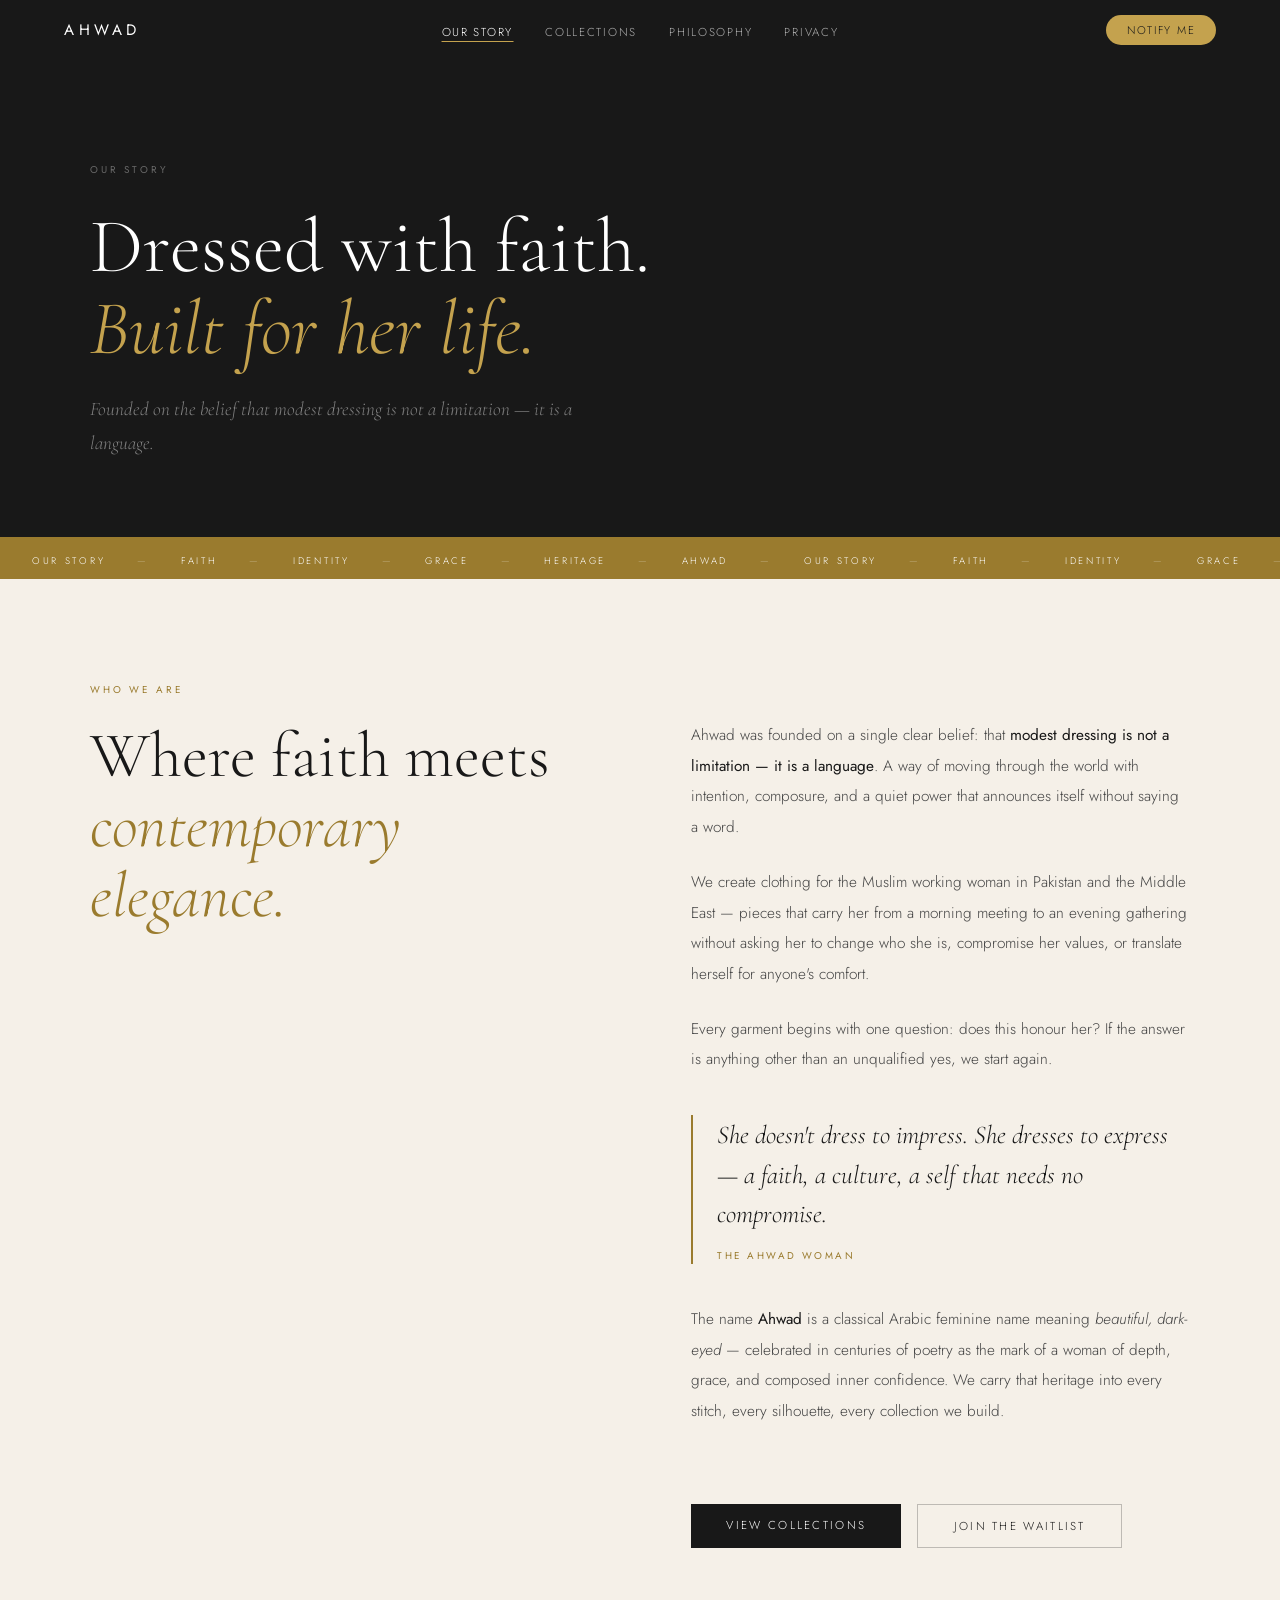
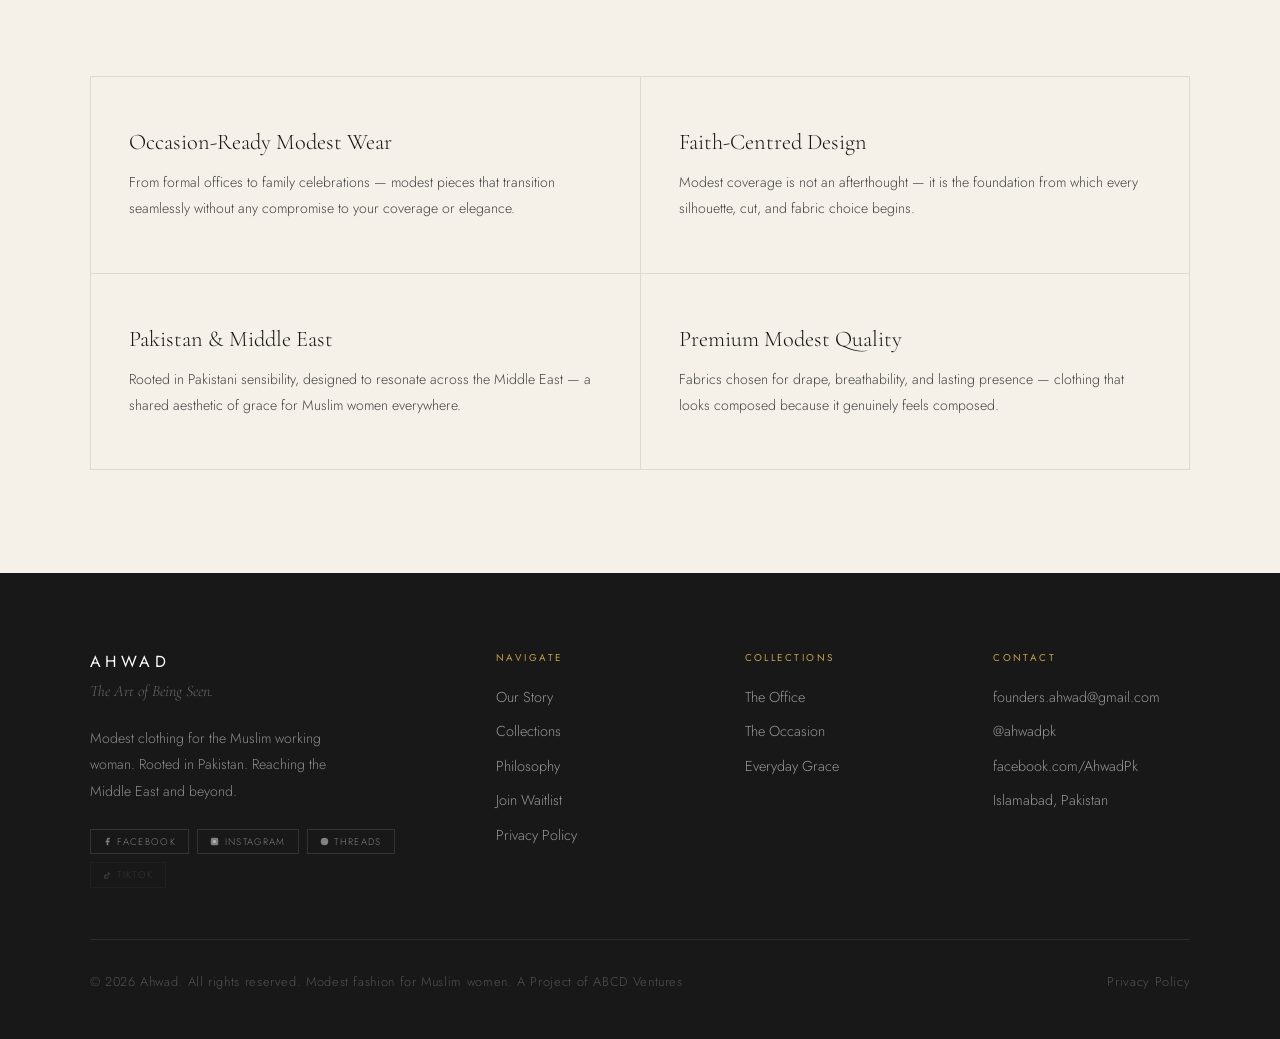
==== commit 47fe4f6b: "Match all page footers to homepage and update copyright year" ====
--- a/about.html
+++ b/about.html
@@ -149,19 +149,55 @@
     <div class="footer-brand">
       <a class="f-name" href="index.html">AHWAD</a>
       <span class="f-tag">The Art of Being Seen.</span>
-      <p>Modest clothing for the Muslim working woman. Rooted in Pakistan. Reaching the world.</p>
+      <p>Modest clothing for the Muslim working woman. Rooted in Pakistan. Reaching the Middle East and beyond.</p>
       <div class="soc">
-        <a href="https://www.facebook.com/AhwadPk/" rel="noopener noreferrer" target="_blank" aria-label="Facebook"><svg viewBox="0 0 24 24"><path d="M18 2h-3a5 5 0 00-5 5v3H7v4h3v8h4v-8h3l1-4h-4V7a1 1 0 011-1h3z"/></svg>Facebook</a>
-        <a href="https://www.instagram.com/ahwadpk/" rel="noopener noreferrer" target="_blank" aria-label="Instagram"><svg viewBox="0 0 24 24"><rect x="2" y="2" width="20" height="20" rx="5"/><path d="M16 11.37A4 4 0 1112.63 8 4 4 0 0116 11.37z"/></svg>Instagram</a>
-        <a href="https://www.threads.com/@ahwadpk" rel="noopener noreferrer" target="_blank" aria-label="Threads"><svg viewBox="0 0 24 24"><circle cx="12" cy="12" r="10"/><path d="M8 12h8M12 8v8"/></svg>Threads</a>
-        <a class="dim" href="#" aria-label="TikTok coming soon"><!-- TIKTOK: swap href="#" for your URL --><svg viewBox="0 0 24 24"><path d="M19.59 6.69a4.83 4.83 0 01-3.77-4.25V2h-3.45v13.67a2.89 2.89 0 01-5.77 0 2.89 2.89 0 012.89-2.89c.28 0 .54.04.79.1V9.01a6.34 6.34 0 104.55 6.09V8.69a8.18 8.18 0 004.77 1.52V6.75a4.85 4.85 0 01-1-.06z"/></svg>TikTok</a>
+        <a href="https://www.facebook.com/AhwadPk/" rel="noopener noreferrer" target="_blank" aria-label="Ahwad on Facebook">
+          <svg viewBox="0 0 24 24"><path d="M18 2h-3a5 5 0 00-5 5v3H7v4h3v8h4v-8h3l1-4h-4V7a1 1 0 011-1h3z"/></svg>Facebook
+        </a>
+        <a href="https://www.instagram.com/ahwadpk/" rel="noopener noreferrer" target="_blank" aria-label="Ahwad on Instagram">
+          <svg viewBox="0 0 24 24"><rect x="2" y="2" width="20" height="20" rx="5"/><path d="M16 11.37A4 4 0 1112.63 8 4 4 0 0116 11.37z"/></svg>Instagram
+        </a>
+        <a href="https://www.threads.com/@ahwadpk" rel="noopener noreferrer" target="_blank" aria-label="Ahwad on Threads">
+          <svg viewBox="0 0 24 24"><circle cx="12" cy="12" r="10"/><path d="M8 12h8M12 8v8"/></svg>Threads
+        </a>
+        <a class="dim" href="#" aria-label="TikTok — coming soon">
+          <!-- TIKTOK: swap href="#" for your TikTok URL when ready -->
+          <svg viewBox="0 0 24 24"><path d="M19.59 6.69a4.83 4.83 0 01-3.77-4.25V2h-3.45v13.67a2.89 2.89 0 01-5.77 0 2.89 2.89 0 012.89-2.89c.28 0 .54.04.79.1V9.01a6.34 6.34 0 104.55 6.09V8.69a8.18 8.18 0 004.77 1.52V6.75a4.85 4.85 0 01-1-.06z"/></svg>TikTok
+        </a>
       </div>
     </div>
-    <nav class="footer-col" aria-label="Footer navigation"><h4>Navigate</h4><ul><li><a href="about.html">Our Story</a></li><li><a href="collections.html">Collections</a></li><li><a href="philosophy.html">Philosophy</a></li><li><a href="waitlist.html">Join Waitlist</a></li><li><a href="privacy.html">Privacy Policy</a></li></ul></nav>
-    <div class="footer-col"><h4>Collections</h4><ul><li><a href="collections.html">The Office</a></li><li><a href="collections.html">The Occasion</a></li><li><a href="collections.html">Everyday Grace</a></li></ul></div>
-    <div class="footer-col"><h4>Contact</h4><ul><li><a href="mailto:founders.ahwad@gmail.com">founders.ahwad@gmail.com</a></li><li><a href="https://www.instagram.com/ahwadpk/" rel="noopener noreferrer" target="_blank">@ahwadpk</a></li><li><a href="https://www.facebook.com/AhwadPk/" rel="noopener noreferrer" target="_blank">facebook.com/AhwadPk</a></li><li><a href="about.html">Islamabad, Pakistan</a></li></ul></div>
-  </div>
-  <div class="footer-bottom"><p>© 2025 Ahwad. All rights reserved. Modest fashion for Muslim women.</p><a href="privacy.html">Privacy Policy</a></div>
+    <nav class="footer-col" aria-label="Footer navigation">
+      <h4>Navigate</h4>
+      <ul>
+        <li><a href="about.html">Our Story</a></li>
+        <li><a href="collections.html">Collections</a></li>
+        <li><a href="philosophy.html">Philosophy</a></li>
+        <li><a href="waitlist.html">Join Waitlist</a></li>
+        <li><a href="privacy.html">Privacy Policy</a></li>
+      </ul>
+    </nav>
+    <div class="footer-col">
+      <h4>Collections</h4>
+      <ul>
+        <li><a href="collections.html">The Office</a></li>
+        <li><a href="collections.html">The Occasion</a></li>
+        <li><a href="collections.html">Everyday Grace</a></li>
+      </ul>
+    </div>
+    <div class="footer-col">
+      <h4>Contact</h4>
+      <ul>
+        <li><a href="mailto:founders.ahwad@gmail.com">founders.ahwad@gmail.com</a></li>
+        <li><a href="https://www.instagram.com/ahwadpk/" rel="noopener noreferrer" target="_blank">@ahwadpk</a></li>
+        <li><a href="https://www.facebook.com/AhwadPk/" rel="noopener noreferrer" target="_blank">facebook.com/AhwadPk</a></li>
+        <li><a href="about.html">Islamabad, Pakistan</a></li>
+      </ul>
+    </div>
+  </div>
+  <div class="footer-bottom">
+    <p>© <span id="year"></span> Ahwad. All rights reserved. Modest fashion for Muslim women. A Project of <a href="https://www.abcdventureslimited.com" rel="noopener noreferrer" target="_blank">ABCD Ventures</a></p>
+    <a href="privacy.html">Privacy Policy</a>
+  </div>
 </footer>
 <script src="nav.js"></script>
 </body>
